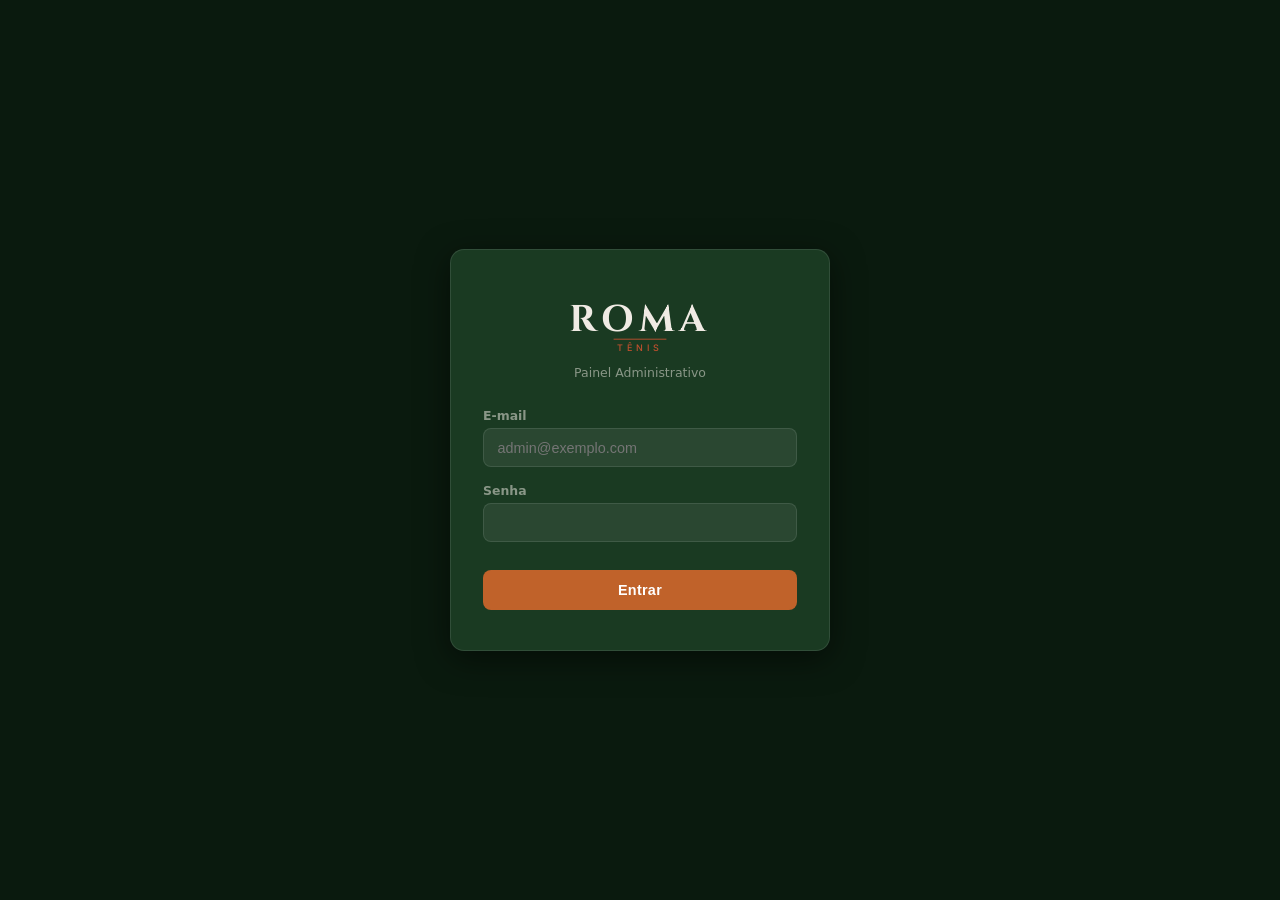
==== frontend/admin/index.html @ f4de0948 "feat: cupons de desconto (percentual, prazo e limite de usos) Mecanismo de cupom aplicado nos tres f" ====
<!DOCTYPE html>
<html lang="pt-BR">
<head>
  <meta charset="UTF-8">
  <meta name="viewport" content="width=device-width, initial-scale=1.0">
  <title>Admin – Roma Tênis</title>
  <link rel="icon" href="/icons/icon.svg" type="image/svg+xml" />
  <link rel="preconnect" href="https://fonts.googleapis.com" />
  <link rel="preconnect" href="https://fonts.gstatic.com" crossorigin />
  <link href="https://fonts.googleapis.com/css2?family=Cinzel:wght@700&family=Inter:wght@500&display=swap" rel="stylesheet" />
  <style>
    /* ── Variáveis e reset base ── */
    *, *::before, *::after { box-sizing: border-box; margin: 0; padding: 0; }
    :root {
      --clr-bg:         #0a1a0e;
      --clr-surface:    #1a3a22;
      --clr-border:     rgba(255,255,255,0.1);
      --clr-accent:     #c0622a;
      --clr-text:       #f0ebe4;
      --clr-text-muted: rgba(240,235,228,0.52);
    }
    body { font-family: "Segoe UI", system-ui, sans-serif; background: var(--clr-bg); color: var(--clr-text); min-height: 100dvh; }

    /* ── Login admin ── */
    .login-tela {
      display: flex; align-items: center; justify-content: center;
      min-height: 100dvh; background: var(--clr-bg); padding: 1.5rem;
    }
    .login-card {
      background: var(--clr-surface);
      border: 1px solid var(--clr-border);
      border-radius: 14px;
      padding: 2.5rem 2rem;
      width: 100%; max-width: 380px;
      box-shadow: 0 8px 32px rgba(0,0,0,0.5);
    }
    .login-card .logo { text-align: center; margin-bottom: 0.75rem; }
    .login-card .logo svg { width: 180px; height: auto; display: block; margin: 0 auto; }
    .login-card h1 { display: none; }
    .login-card .login-sub { font-size: 0.78rem; color: var(--clr-text-muted); text-align: center; margin-bottom: 1.75rem; }
    .login-card .campo { margin-bottom: 1rem; }
    .login-card .campo label { display: block; font-size: 0.78rem; font-weight: 600; color: var(--clr-text-muted); margin-bottom: 0.3rem; }
    .login-card .campo input {
      width: 100%; background: rgba(255,255,255,0.07); border: 1px solid var(--clr-border);
      border-radius: 0.5rem; padding: 0.65rem 0.85rem; color: var(--clr-text); font-size: 0.9rem; outline: none;
      transition: border-color .15s;
    }
    .login-card .campo input:focus { border-color: var(--clr-accent); }
    .btn-primary {
      width: 100%; background: var(--clr-accent); color: #fff; border: none;
      border-radius: 0.5rem; padding: 0.75rem; font-size: 0.9rem; font-weight: 700;
      cursor: pointer; margin-top: 0.75rem; transition: filter .15s; letter-spacing: 0.02em;
    }
    .btn-primary:hover { filter: brightness(1.12); }
    .erro-msg {
      color: #f08080; font-size: 0.8rem; background: rgba(220,80,80,0.12);
      border-radius: 0.4rem; padding: 0.5rem 0.75rem; margin-bottom: 0.75rem;
    }
    /* ── Layout com sidebar — ocupa o viewport inteiro ── */
    #admin-app {
      position: fixed;
      inset: 0;
      display: flex;
      overflow: hidden;
      z-index: 10;
    }

    .admin-sidebar {
      width: 210px;
      min-width: 210px;
      background: var(--clr-surface);
      border-right: 1px solid var(--clr-border);
      display: flex;
      flex-direction: column;
      overflow-y: auto;
      overflow-x: hidden;
      scrollbar-width: thin;
      transition: width .2s ease, min-width .2s ease;
      flex-shrink: 0;
    }
    .admin-sidebar.collapsed { width: 52px; min-width: 52px; }

    .admin-sidebar-top {
      padding: .9rem 1rem;
      border-bottom: 1px solid var(--clr-border);
      display: flex;
      flex-direction: column;
      gap: .3rem;
    }
    .admin-sidebar.collapsed .admin-sidebar-top { padding: .9rem .5rem; align-items: center; }

    .admin-sidebar-marca {
      font-family: 'Cinzel', Georgia, serif;
      font-size: .95rem;
      font-weight: 700;
      color: var(--clr-accent);
      letter-spacing: .05em;
      white-space: nowrap;
      overflow: hidden;
      transition: opacity .15s;
    }
    .admin-sidebar.collapsed .admin-sidebar-marca { opacity: 0; height: 0; overflow: hidden; }

    .admin-sidebar-usuario {
      font-size: .72rem;
      color: var(--clr-text-muted);
      display: flex;
      align-items: center;
      justify-content: space-between;
      gap: .4rem;
      white-space: nowrap;
      overflow: hidden;
      transition: opacity .15s;
    }
    .admin-sidebar.collapsed .admin-sidebar-usuario { opacity: 0; height: 0; overflow: hidden; }

    .sidebar-toggle {
      background: none;
      border: none;
      color: var(--clr-text-muted);
      cursor: pointer;
      padding: .2rem .4rem;
      border-radius: .3rem;
      font-size: .9rem;
      line-height: 1;
      align-self: flex-end;
      transition: color .12s, background .12s;
    }
    .admin-sidebar.collapsed .sidebar-toggle { align-self: center; }
    .sidebar-toggle:hover { color: var(--clr-accent); background: rgba(255,255,255,.08); }

    .admin-nav {
      flex: 1;
      display: flex;
      flex-direction: column;
      padding: .4rem 0;
    }
    .admin-nav button {
      display: block;
      width: 100%;
      text-align: left;
      padding: .65rem 1.1rem;
      border: none;
      border-left: 3px solid transparent;
      background: transparent;
      color: var(--clr-text-muted);
      cursor: pointer;
      font-size: .86rem;
      font-weight: 500;
      transition: color .12s, background .12s, border-color .12s;
      white-space: nowrap;
      overflow: hidden;
    }
    .admin-sidebar.collapsed .admin-nav button {
      text-align: center;
      padding: .65rem .5rem;
      font-size: 0;
      border-left-color: transparent !important;
    }
    .admin-sidebar.collapsed .admin-nav button.active { background: rgba(192,98,42,.18); }
    .admin-sidebar.collapsed .admin-nav button::first-letter { font-size: .9rem; }
    .admin-nav button:hover:not(.active) {
      color: var(--clr-text);
      background: rgba(255,255,255,.05);
    }
    .admin-nav button.active {
      color: var(--clr-accent);
      border-left-color: var(--clr-accent);
      background: rgba(192,98,42,.12);
    }

    .admin-main {
      flex: 1;
      min-width: 0;
      overflow-y: auto;
      padding: 1.75rem 2rem;
    }
    @media (max-width: 768px) { .admin-main { padding: 1.25rem; } }

    /* ── Scrollbars padrão do sistema ── */
    ::-webkit-scrollbar { width: 6px; height: 6px; }
    ::-webkit-scrollbar-track { background: var(--clr-bg); }
    ::-webkit-scrollbar-thumb { background: var(--clr-border); border-radius: 3px; }
    ::-webkit-scrollbar-thumb:hover { background: var(--clr-accent); }
    * { scrollbar-width: thin; scrollbar-color: var(--clr-border) var(--clr-bg); }

    .admin-section { display: none; width: 100%; max-width: 1760px; }
    .admin-section.active { display: block; }

    /* ── Card override para o admin ── */
    #admin-app .card {
      background: var(--clr-surface);
      border: 1px solid var(--clr-border);
      border-radius: 12px;
      padding: 1.5rem;
      margin-bottom: 1.25rem;
      box-shadow: 0 2px 16px rgba(0,0,0,0.22);
    }

    /* ── Grade 4 colunas para preços no desktop ── */
    .form-grid-4 {
      display: grid;
      grid-template-columns: repeat(2, 1fr);
      gap: 0 1rem;
    }
    @media (min-width: 900px) {
      .form-grid-4 { grid-template-columns: repeat(4, 1fr); }
    }

    .stat-grid {
      display: grid;
      grid-template-columns: repeat(2, 1fr);
      gap: 0.85rem;
      margin-bottom: 1.25rem;
    }
    @media (min-width: 600px) { .stat-grid { grid-template-columns: repeat(4, 1fr); } }

    .stat-card {
      background: var(--clr-surface);
      border: 1px solid var(--clr-border);
      border-radius: 12px;
      padding: 1.25rem 1rem;
      text-align: center;
      box-shadow: 0 2px 12px rgba(0,0,0,0.2);
      transition: border-color .15s;
    }
    .stat-card:hover { border-color: rgba(192,98,42,.4); }
    .stat-card .valor { font-size: 2rem; font-weight: 700; color: var(--clr-accent); line-height: 1; }
    .stat-card .lbl { font-size: 0.73rem; color: var(--clr-text-muted); margin-top: 0.35rem; letter-spacing: .02em; }

    .section-header {
      display: flex; align-items: center; justify-content: space-between;
      margin-bottom: 1.25rem;
      padding-bottom: 0.9rem;
      border-bottom: 1px solid var(--clr-border);
    }
    .section-header h2 { font-size: 1.15rem; font-weight: 700; letter-spacing: .01em; }
    .section-header-actions { display: flex; gap: .5rem; align-items: center; }

    .admin-table-wrap { overflow-x: auto; }
    .admin-table { width: 100%; border-collapse: collapse; font-size: 0.83rem; }
    .admin-table th {
      text-align: left;
      padding: 0.45rem 0.6rem;
      background: var(--clr-surface);
      border-bottom: 2px solid var(--clr-border);
      color: var(--clr-text-muted);
      font-weight: 600;
      white-space: nowrap;
    }
    .admin-table td {
      padding: 0.45rem 0.6rem;
      border-bottom: 1px solid var(--clr-border);
      vertical-align: middle;
    }
    .admin-table tr:hover td { background: rgba(127,127,127,0.04); }

    .btn-xs {
      font-size: 0.72rem;
      padding: 0.22rem 0.55rem;
      border-radius: 0.25rem;
      border: none;
      cursor: pointer;
      font-weight: 600;
      line-height: 1.4;
    }
    .btn-xs + .btn-xs { margin-left: 0.25rem; }
    .btn-xs.primary { background: var(--clr-accent); color: white; }
    .btn-xs.danger  { background: #e74c3c; color: white; }
    .btn-xs.warn    { background: #e67e22; color: white; }
    .btn-xs.sec     { background: var(--clr-border); color: var(--clr-text); }

    .badge { font-size: 0.66rem; padding: 0.12rem 0.35rem; border-radius: 0.2rem; font-weight: 700; text-transform: uppercase; white-space: nowrap; }
    .ba { background: #27ae60; color: #fff; }
    .bb { background: #2980b9; color: #fff; }
    .bc { background: #e67e22; color: #fff; }
    .bd { background: #7f8c8d; color: #fff; }
    .bnc { background: var(--clr-border); color: var(--clr-text-muted); }
    .b-agendado { background: #3498db; color: #fff; }
    .b-realizado { background: #27ae60; color: #fff; }
    .b-wo { background: #e74c3c; color: #fff; }
    .b-cancelado { background: #95a5a6; color: #fff; }
    .b-ativa { background: #27ae60; color: #fff; }
    .b-encerrada { background: #95a5a6; color: #fff; }
    .b-pendente { background: #f39c12; color: #fff; }
    .b-confirmado { background: #27ae60; color: #fff; }
    .b-recusado { background: #e74c3c; color: #fff; }
    .b-expirado { background: #95a5a6; color: #fff; }
    .b-falhou { background: #e74c3c; color: #fff; }
    .b-aguardando { background: #e67e22; color: #fff; }

    /* Cards de locação */
    .locacao-card { display: flex; align-items: center; gap: 1rem; padding: .75rem 0; border-bottom: 1px solid var(--clr-border); flex-wrap: wrap; }
    .locacao-card:last-child { border-bottom: none; }
    .lc-data { min-width: 90px; text-align: center; }
    .lc-dia { font-size: .88rem; font-weight: 700; }
    .lc-hora { font-size: .75rem; color: var(--clr-text-muted); white-space: nowrap; }
    .lc-jogador { flex: 1; min-width: 140px; }
    .lc-nome { font-size: .88rem; font-weight: 600; }
    .lc-email { font-size: .73rem; color: var(--clr-text-muted); }
    .lc-valor { font-size: .9rem; font-weight: 700; white-space: nowrap; min-width: 70px; }
    .lc-badges { display: flex; flex-direction: column; gap: .25rem; min-width: 110px; }
    .lc-actions { margin-left: auto; }

    .filtro-bar { display: flex; gap: 0.5rem; margin-bottom: 0.75rem; flex-wrap: wrap; align-items: center; }
    .filtro-bar select, .filtro-bar input[type=text] {
      padding: 0.35rem 0.5rem;
      border: 1px solid var(--clr-border);
      border-radius: 0.35rem;
      font-size: 0.82rem;
      background: var(--clr-surface);
      color: var(--clr-text);
    }

    .modal-overlay {
      display: none;
      position: fixed;
      inset: 0;
      background: rgba(0,0,0,0.5);
      z-index: 100;
      align-items: center;
      justify-content: center;
      padding: 1rem;
    }
    .modal-overlay.open { display: flex; }
    .modal-header { display: flex; align-items: center; justify-content: space-between; margin-bottom: 1rem; }
    .modal-header h3 { font-size: 1rem; font-weight: 700; margin: 0; }
    .modal-close { background: none; border: none; color: var(--clr-text-muted); font-size: 1.3rem; line-height: 1; cursor: pointer; padding: .15rem .4rem; border-radius: .3rem; }
    .modal-close:hover { background: rgba(255,255,255,.1); color: var(--clr-text); }
    .modal {
      background: var(--clr-bg);
      border-radius: 0.75rem;
      padding: 1.5rem;
      width: 100%;
      max-width: 440px;
      max-height: 85vh;
      overflow-y: auto;
    }
    .modal h2 { font-size: 1rem; font-weight: 700; margin-bottom: 1rem; }

    .form-row { margin-bottom: 0.85rem; }
    .form-row label { display: block; font-size: 0.78rem; font-weight: 600; color: var(--clr-text-muted); margin-bottom: 0.3rem; letter-spacing: .02em; }
    .form-row input, .form-row select, .form-row textarea {
      width: 100%;
      padding: 0.55rem 0.75rem;
      border: 1px solid var(--clr-border);
      border-radius: 0.5rem;
      font-size: 0.88rem;
      background: rgba(255,255,255,0.05);
      color: var(--clr-text);
      box-sizing: border-box;
      transition: border-color .15s, box-shadow .15s;
      outline: none;
    }
    .form-row input:focus, .form-row select:focus, .form-row textarea:focus {
      border-color: var(--clr-accent);
      box-shadow: 0 0 0 3px rgba(192,98,42,.18);
    }
    .form-check { display: flex; align-items: center; gap: 0.5rem; font-size: 0.88rem; cursor: pointer; }
    .form-check input[type=checkbox] { width: auto; cursor: pointer; }

    .modal-footer { display: flex; gap: 0.5rem; justify-content: flex-end; margin-top: 1rem; padding-top: 0.75rem; border-top: 1px solid var(--clr-border); }
    .modal-lg { max-width: 680px; }
    .form-grid-2 { display: grid; grid-template-columns: 1fr 1fr; gap: 0 0.75rem; }
    @media (max-width: 520px) { .form-grid-2 { grid-template-columns: 1fr; } }
    .form-section-label { font-size: 0.72rem; font-weight: 700; color: var(--clr-accent); text-transform: uppercase; letter-spacing: .06em; margin: 1rem 0 0.4rem; border-bottom: 1px solid var(--clr-border); padding-bottom: 0.25rem; }

    /* Configurações — toggles e antecedências */
    .cfg-toggle { font-weight: 600; }
    .cfg-toggle input[type=checkbox] { width: 1.05rem; height: 1.05rem; accent-color: var(--clr-accent); }
    .cfg-grid-horas {
      display: grid;
      grid-template-columns: repeat(auto-fit, minmax(230px, 1fr));
      gap: 0.75rem 1.25rem;
    }
    .cfg-hint { font-size: 0.72rem; color: var(--clr-text-muted); margin-top: 0.25rem; line-height: 1.4; }
    .cfg-off-badge {
      display: inline-block; font-size: 0.68rem; font-weight: 700;
      padding: 0.1rem 0.45rem; border-radius: 20px; margin-left: 0.4rem;
      background: rgba(224,112,64,.18); color: #e08050;
    }

    .season-card {
      background: var(--clr-surface);
      border: 1px solid var(--clr-border);
      border-radius: 0.5rem;
      padding: 1rem;
      margin-bottom: 0.75rem;
    }
    .season-card.ativa { border-left: 4px solid #27ae60; }
    .season-card.encerrada { border-left: 4px solid #95a5a6; }
    .season-card .s-header { display: flex; justify-content: space-between; align-items: flex-start; margin-bottom: 0.5rem; }
    .season-card .s-title { font-weight: 700; font-size: 0.9rem; }
    .season-card .s-dates { font-size: 0.78rem; color: var(--clr-text-muted); }
    .ranking-top { font-size: 0.8rem; color: var(--clr-text-muted); margin-top: 0.5rem; }
    .ranking-top ol { margin: 0.3rem 0 0; padding-left: 1.25rem; }
    .ranking-top li { padding: 0.1rem 0; }

    .mm-result {
      background: var(--clr-surface);
      border: 1px solid var(--clr-border);
      border-radius: 0.5rem;
      padding: 0.75rem 1rem;
      margin-bottom: 1rem;
      display: none;
    }
    .mm-result.show { display: block; }
    .mm-result .mm-row { display: flex; justify-content: space-between; font-size: 0.85rem; padding: 0.15rem 0; }
    .mm-result .mm-val { font-weight: 700; color: var(--clr-accent); }

    .empty { text-align: center; color: var(--clr-text-muted); padding: 2rem 1rem; font-size: 0.85rem; }

    #toast {
      position: fixed;
      bottom: 1.5rem;
      left: 50%;
      transform: translateX(-50%) translateY(0);
      background: #1a1a1a;
      color: white;
      padding: 0.55rem 1.1rem;
      border-radius: 2rem;
      font-size: 0.83rem;
      z-index: 300;
      opacity: 0;
      transition: opacity 0.25s;
      pointer-events: none;
      white-space: nowrap;
    }
    #toast.show { opacity: 1; }
    #toast.err { background: #c0392b; }

    .dash-extra { display: grid; grid-template-columns: 1fr 1fr; gap: 0.75rem; }
    @media (max-width: 500px) { .dash-extra { grid-template-columns: 1fr; } }
    .dash-card { background: var(--clr-surface); border: 1px solid var(--clr-border); border-radius: 0.5rem; padding: 1rem; }
    .dash-card .dc-label { font-size: 0.75rem; color: var(--clr-text-muted); margin-bottom: 0.25rem; }
    .dash-card .dc-val { font-size: 1rem; font-weight: 700; }
  </style>
</head>
<body>

<!-- ── Login ── -->
<div id="tela-login" class="login-tela">
  <div class="login-card">
    <div class="logo">
      <svg viewBox="0 0 300 105" xmlns="http://www.w3.org/2000/svg" aria-label="Roma Tênis">
        <text x="150" y="68" text-anchor="middle" font-family="'Cinzel', Georgia, 'Times New Roman', serif" font-size="62" font-weight="700" letter-spacing="8" fill="#F0EBE4">ROMA</text>
        <line x1="106" y1="82" x2="194" y2="82" stroke="#C1502E" stroke-width="1.5"/>
        <text x="150" y="102" text-anchor="middle" font-family="'Inter', Helvetica, Arial, sans-serif" font-size="15" font-weight="500" letter-spacing="7" fill="#C1502E">TÊNIS</text>
      </svg>
    </div>
    <h1>Roma Tênis</h1>
    <p class="login-sub">Painel Administrativo</p>
    <div id="login-erro" class="erro-msg" style="display:none"></div>
    <form id="form-login">
      <div class="campo">
        <label>E-mail</label>
        <input id="inp-email" type="email" autocomplete="email" placeholder="admin@exemplo.com" required>
      </div>
      <div class="campo">
        <label>Senha</label>
        <input id="inp-senha" type="password" autocomplete="current-password" required>
      </div>
      <button type="submit" class="btn-primary">Entrar</button>
    </form>
  </div>
</div>

<!-- ── App ── -->
<div id="admin-app" style="display:none">
  <aside class="admin-sidebar">
    <div class="admin-sidebar-top">
      <span class="admin-sidebar-marca">Roma Tênis</span>
      <div class="admin-sidebar-usuario">
        <span id="admin-nome"></span>
        <button class="btn-xs sec" onclick="logout()">Sair</button>
      </div>
      <button class="sidebar-toggle" id="sidebar-toggle" onclick="toggleSidebar()" title="Recolher menu">◀</button>
    </div>
    <nav class="admin-nav" id="admin-nav">
      <button class="active" data-tab="dashboard" onclick="switchTab('dashboard')">Dashboard</button>
      <button data-tab="jogadores" onclick="switchTab('jogadores')">Jogadores</button>
      <button data-tab="partidas" onclick="switchTab('partidas')">Partidas</button>
      <button data-tab="temporada" onclick="switchTab('temporada')">Temporada</button>
      <button data-tab="assinaturas" onclick="switchTab('assinaturas')">Assinaturas</button>
      <button data-tab="locacoes" onclick="switchTab('locacoes')">Locações</button>
      <button data-tab="matchmaking" onclick="switchTab('matchmaking')">Matchmaking</button>
      <button data-tab="configuracoes" onclick="switchTab('configuracoes')">Configurações</button>
      <button data-tab="cupons" onclick="switchTab('cupons')">Cupons</button>
      <button data-tab="lista-espera" onclick="switchTab('lista-espera')">Lista de Espera</button>
      <button data-tab="contrato" onclick="switchTab('contrato')">Contrato</button>
      <button data-tab="empresa" onclick="switchTab('empresa')">Empresa</button>
    </nav>
  </aside>

  <main class="admin-main">
    <!-- Dashboard -->
    <section id="sec-dashboard" class="admin-section active">
      <div class="stat-grid">
        <div class="stat-card"><div class="valor" id="st-jogadores">–</div><div class="lbl">Jogadores</div></div>
        <div class="stat-card"><div class="valor" id="st-subs">–</div><div class="lbl">Assinaturas Ativas</div></div>
        <div class="stat-card"><div class="valor" id="st-sem-placar">–</div><div class="lbl">Sem Placar</div></div>
        <div class="stat-card"><div class="valor" id="st-hoje">–</div><div class="lbl">Reservas Hoje</div></div>
      </div>
      <div class="dash-extra" id="dash-extra"></div>
    </section>

    <!-- Jogadores -->
    <section id="sec-jogadores" class="admin-section">
      <div class="section-header">
        <h2>Jogadores</h2>
        <button class="btn-xs primary" onclick="abrirModalJogador()">+ Criar</button>
      </div>
      <div class="filtro-bar">
        <input type="text" id="busca-jogador" placeholder="Buscar por nome..." oninput="filtrarJogadores()">
      </div>
      <div class="admin-table-wrap">
        <table class="admin-table">
          <thead><tr>
            <th>Nome</th><th>E-mail</th><th>Nível</th>
            <th>Rating</th><th>Pontos</th><th>Convites</th><th>Status</th><th>Contrato</th><th>Ações</th>
          </tr></thead>
          <tbody id="tbody-jogadores"></tbody>
        </table>
      </div>
    </section>

    <!-- Partidas -->
    <section id="sec-partidas" class="admin-section">
      <div class="section-header">
        <h2>Partidas</h2>
        <button class="btn-xs sec" onclick="loadMatches()">↺</button>
      </div>
      <div class="filtro-bar">
        <select id="filtro-status" onchange="filtrarPartidas()">
          <option value="">Todos</option>
          <option value="agendado">Agendado</option>
          <option value="realizado">Realizado</option>
          <option value="wo">W.O.</option>
          <option value="cancelado_sem_placar">Cancelado</option>
        </select>
      </div>
      <div class="admin-table-wrap">
        <table class="admin-table">
          <thead><tr>
            <th>ID</th><th>Data/Hora</th><th>Tipo</th>
            <th>Lado A</th><th>Lado B</th><th>Status</th><th>Placar</th><th>Ações</th>
          </tr></thead>
          <tbody id="tbody-partidas"></tbody>
        </table>
      </div>
    </section>

    <!-- Temporada -->
    <section id="sec-temporada" class="admin-section">
      <div class="section-header">
        <h2>Temporadas</h2>
        <button class="btn-xs primary" onclick="abrirModalTemporada()">+ Nova</button>
      </div>
      <div id="seasons-lista"></div>
      <div style="margin-top:0.75rem;display:flex;gap:0.5rem;flex-wrap:wrap">
        <button class="btn-xs sec" onclick="recalcularClassificacao()">↺ Recalcular Classificação</button>
      </div>
    </section>

    <!-- Assinaturas -->
    <section id="sec-assinaturas" class="admin-section">
      <div class="stat-grid" style="margin-bottom:1rem">
        <div class="stat-card"><div class="valor" id="sub-st-ativas">–</div><div class="lbl">Ativas</div></div>
        <div class="stat-card"><div class="valor" id="sub-st-pausadas">–</div><div class="lbl">Pausadas</div></div>
        <div class="stat-card"><div class="valor" id="sub-st-expiradas">–</div><div class="lbl">Expiradas</div></div>
        <div class="stat-card"><div class="valor" id="sub-st-7d" style="color:#e67e22">–</div><div class="lbl">Vencem em 7 dias</div></div>
        <div class="stat-card" id="sub-st-pausas-card" style="cursor:pointer" onclick="filtrarPausasPendentes()" title="Clique para filtrar">
          <div class="valor" id="sub-st-pausas-pendentes" style="color:#e0a040">–</div>
          <div class="lbl">⏸ Pausa pendente</div>
        </div>
      </div>
      <div class="section-header">
        <h2>Assinaturas</h2>
        <div style="display:flex;gap:0.4rem">
          <button class="btn-xs primary" onclick="abrirModalNovaAssinatura()">+ Nova</button>
          <button class="btn-xs sec" onclick="loadAssinaturas()">↺</button>
        </div>
      </div>
      <div class="filtro-bar">
        <select id="filtro-sub-status" onchange="filtrarAssinaturas()">
          <option value="">Todos os status</option>
          <option value="ativa">Ativa</option>
          <option value="pausada">Pausada</option>
          <option value="expirada">Expirada</option>
          <option value="inadimplente">Inadimplente</option>
          <option value="cancelada">Cancelada</option>
        </select>
        <input type="text" id="filtro-sub-nome" placeholder="Buscar por jogador…" oninput="filtrarAssinaturas()" style="flex:1;min-width:120px">
      </div>
      <div class="admin-table-wrap">
        <table class="admin-table">
          <thead><tr>
            <th>Jogador</th><th>Plano</th><th>Status</th>
            <th>Início</th><th>Vencimento</th><th>Valor</th><th>Ações</th>
          </tr></thead>
          <tbody id="tbody-assinaturas"></tbody>
        </table>
      </div>
    </section>

    <!-- Matchmaking -->
    <section id="sec-matchmaking" class="admin-section">
      <div class="section-header"><h2>Matchmaking</h2></div>
      <div class="card" style="margin-bottom:1rem">
        <h3 style="font-size:0.88rem;font-weight:700;margin-bottom:0.75rem">Executar</h3>
        <div style="display:flex;gap:0.75rem;flex-wrap:wrap;align-items:flex-end">
          <div class="form-row" style="margin:0">
            <label style="font-size:0.78rem;color:var(--clr-text-muted);display:block;margin-bottom:0.25rem">Data</label>
            <input type="date" id="mm-data" style="padding:0.4rem 0.5rem;border:1px solid var(--clr-border);border-radius:0.35rem;background:var(--clr-surface);color:var(--clr-text);font-size:0.85rem">
          </div>
          <div class="form-row" style="margin:0">
            <label style="font-size:0.78rem;color:var(--clr-text-muted);display:block;margin-bottom:0.25rem">Tipo</label>
            <select id="mm-tipo" style="padding:0.4rem 0.5rem;border:1px solid var(--clr-border);border-radius:0.35rem;background:var(--clr-surface);color:var(--clr-text);font-size:0.85rem">
              <option value="simples">Simples</option>
              <option value="duplas">Duplas</option>
            </select>
          </div>
          <button class="btn-xs primary" style="margin-bottom:0.1rem" onclick="executarMatchmaking()">Executar</button>
        </div>
      </div>
      <div id="mm-resultado" class="mm-result"></div>
      <div class="section-header" style="margin-top:0.5rem">
        <h3 style="font-size:0.88rem;font-weight:700">Convites Recentes</h3>
        <button class="btn-xs sec" onclick="loadInvitations()">↺</button>
      </div>
      <div class="admin-table-wrap">
        <table class="admin-table">
          <thead><tr>
            <th>Slot</th><th>Tipo</th><th>Status</th><th>Jogadores</th><th>Expira</th>
          </tr></thead>
          <tbody id="tbody-convites"></tbody>
        </table>
      </div>
    </section>

    <!-- Locações de Quadra -->
    <section id="sec-locacoes" class="admin-section">
      <div class="section-header">
        <h2>Locações de Quadra</h2>
        <button class="btn-xs" onclick="loadLocacoes()">↻ Atualizar</button>
      </div>
      <div class="card">
        <div id="lista-locacoes">
          <p style="opacity:.5;text-align:center;padding:1rem">Carregando…</p>
        </div>
      </div>
    </section>

    <!-- Configurações -->
    <section id="sec-configuracoes" class="admin-section">
      <div class="section-header">
        <h2>Configurações</h2>
      </div>

      <div class="card">
        <form id="form-config" onsubmit="salvarConfiguracoes(event)">
          <p class="form-section-label">Planos de Assinatura</p>
          <p style="font-size:.78rem;opacity:.6;margin-bottom:1rem">Valor total cobrado por período. O valor mensal equivalente é calculado automaticamente.</p>
          <div class="form-grid-4">
            <div class="form-row">
              <label>Mensal (R$)</label>
              <input type="number" id="cfg-mensal" step="0.01" min="0" required>
              <small id="cfg-mensal-info" style="color:var(--clr-text-muted);font-size:.72rem"></small>
            </div>
            <div class="form-row">
              <label>Trimestral — total (R$)</label>
              <input type="number" id="cfg-trimestral" step="0.01" min="0" required>
              <small id="cfg-trimestral-info" style="color:var(--clr-text-muted);font-size:.72rem"></small>
            </div>
            <div class="form-row">
              <label>Semestral — total (R$)</label>
              <input type="number" id="cfg-semestral" step="0.01" min="0" required>
              <small id="cfg-semestral-info" style="color:var(--clr-text-muted);font-size:.72rem"></small>
            </div>
            <div class="form-row">
              <label>Anual — total (R$)</label>
              <input type="number" id="cfg-anual" step="0.01" min="0" required>
              <small id="cfg-anual-info" style="color:var(--clr-text-muted);font-size:.72rem"></small>
            </div>
          </div>

          <div style="display:flex;gap:2rem;align-items:flex-start;margin-top:1.25rem;flex-wrap:wrap">
            <div>
              <p class="form-section-label" style="margin-bottom:.6rem">Locação Avulsa</p>
              <div class="form-row" style="max-width:200px;margin-bottom:0">
                <label>Valor por hora (R$)</label>
                <input type="number" id="cfg-locacao" step="0.01" min="0" required>
              </div>
            </div>
            <div>
              <p class="form-section-label" style="margin-bottom:.6rem">Jogo Avulso</p>
              <div class="form-row" style="max-width:200px;margin-bottom:0">
                <label>Valor por convidado (R$)</label>
                <input type="number" id="cfg-jogo-avulso" step="0.01" min="0" required>
                <p style="font-size:.72rem;opacity:.55;margin-top:.3rem">
                  Cobrado do membro que reserva, por jogador de fora do ranking.
                </p>
              </div>
            </div>
            <div style="flex:1;min-width:200px">
              <p class="form-section-label" style="margin-bottom:.6rem">Parcelamento (gerado automaticamente)</p>
              <p style="font-size:.78rem;opacity:.6;margin-bottom:.5rem">PIX à vista. Cartão e boleto parcelados conforme abaixo.</p>
              <table class="data-table" style="font-size:.82rem;width:100%">
                <thead><tr><th>Plano</th><th>Parcelas</th><th>Valor/parcela</th><th>Total</th></tr></thead>
                <tbody id="tbody-parcelas"></tbody>
              </table>
            </div>
          </div>

          <hr style="border:none;border-top:1px solid var(--clr-border);margin:1.75rem 0">

          <p class="form-section-label" style="margin-bottom:.35rem">Disponibilidade Comercial</p>
          <p style="font-size:.78rem;opacity:.6;margin-bottom:.9rem">
            Desligue para divulgar antes da abertura. O cadastro de jogadores e a
            entrada na lista de espera continuam funcionando normalmente.
          </p>

          <div style="display:flex;gap:2rem;flex-wrap:wrap">
            <div style="flex:1;min-width:280px">
              <label class="form-check cfg-toggle">
                <input type="checkbox" id="cfg-planos-ativa">
                <span>Contratação de planos habilitada</span>
              </label>
              <div class="form-row" style="margin-top:.5rem;margin-bottom:0">
                <label>Aviso quando desabilitado</label>
                <textarea id="cfg-msg-planos" rows="3" required
                          style="width:100%;resize:vertical"></textarea>
              </div>
            </div>
            <div style="flex:1;min-width:280px">
              <label class="form-check cfg-toggle">
                <input type="checkbox" id="cfg-reservas-ativa">
                <span>Reservas de quadra habilitadas</span>
              </label>
              <div class="form-row" style="margin-top:.5rem;margin-bottom:0">
                <label>Aviso quando desabilitado</label>
                <textarea id="cfg-msg-reservas" rows="3" required
                          style="width:100%;resize:vertical"></textarea>
              </div>
            </div>
          </div>

          <hr style="border:none;border-top:1px solid var(--clr-border);margin:1.75rem 0">

          <p class="form-section-label" style="margin-bottom:.35rem">Regras de Antecedência</p>
          <p style="font-size:.78rem;opacity:.6;margin-bottom:.9rem">
            Todos os valores em horas.
          </p>

          <div class="cfg-grid-horas">
            <div class="form-row">
              <label>Ranking — antecedência mínima</label>
              <input type="number" id="cfg-ant-ranking-min" min="0" max="168" step="1" required>
              <p class="cfg-hint">Abaixo disso, só na janela de última hora.</p>
            </div>
            <div class="form-row">
              <label>Ranking — janela de última hora</label>
              <input type="number" id="cfg-ant-ranking-ultima" min="0" max="168" step="1" required>
              <p class="cfg-hint">Libera qualquer horário livre. Deve ser menor que a mínima.</p>
            </div>
            <div class="form-row">
              <label>Jogo avulso — janela de última hora</label>
              <input type="number" id="cfg-ant-jogo-avulso" min="0" max="168" step="1" required>
              <p class="cfg-hint">Só pode ser reservado dentro desta janela.</p>
            </div>
            <div class="form-row">
              <label>Locação — libera horário do ranking</label>
              <input type="number" id="cfg-ant-locacao" min="0" max="168" step="1" required>
              <p class="cfg-hint">Horário do ranking vira locação avulsa faltando este tempo.</p>
            </div>
          </div>

          <div id="cfg-erro" class="erro-msg" style="display:none;margin-top:.75rem"></div>
          <div style="margin-top:1.5rem">
            <button type="submit" class="btn-xs primary">Salvar Configurações</button>
          </div>

          <hr style="border:none;border-top:1px solid var(--clr-border);margin:1.75rem 0">

          <p class="form-section-label" style="margin-bottom:.35rem">Envio de E-mails</p>
          <p style="font-size:.78rem;opacity:.6;margin-bottom:.9rem">
            Configurado no arquivo <code>.env</code> do servidor. Use o teste abaixo
            para conferir se está funcionando.
          </p>
          <div id="email-status" style="font-size:.82rem;margin-bottom:.9rem">Carregando…</div>
          <div style="display:flex;gap:.5rem;align-items:flex-end;flex-wrap:wrap">
            <div class="form-row" style="margin-bottom:0;flex:1;min-width:220px;max-width:340px">
              <label>Enviar teste para</label>
              <input type="email" id="email-teste-dest" placeholder="seu@email.com">
            </div>
            <button type="button" class="btn-xs sec" onclick="testarEmail()">Enviar teste</button>
          </div>
          <div id="email-teste-result" style="font-size:.82rem;margin-top:.7rem"></div>
        </form>
      </div>

      <div class="card">
        <div style="display:flex;justify-content:space-between;align-items:center;margin-bottom:.75rem">
          <p class="form-section-label" style="margin:0">Horário de Funcionamento por Dia</p>
          <button class="btn-xs primary" onclick="salvarHorarios()">Salvar Horários</button>
        </div>
        <p style="color:var(--clr-text-muted);font-size:.78rem;margin-bottom:.75rem">
          Configure abertura e fechamento por dia da semana. Dias desmarcados ficam fechados para locação.
        </p>
        <div id="horarios-wrap">
          <p style="color:var(--clr-text-muted);font-size:.85rem">Carregando…</p>
        </div>
      </div>

      <!-- ── Slots de Ranking ── -->
      <div class="card">
        <div class="section-header" style="margin-bottom:.75rem;padding-bottom:.6rem">
          <p class="form-section-label" style="margin:0">Horários Reservados para o Ranking</p>
          <button class="btn-xs primary" onclick="abrirModalSlotRanking()">+ Adicionar</button>
        </div>
        <p style="font-size:.78rem;opacity:.6;margin-bottom:1rem">
          Nesses horários, o aluguel público só é permitido nas <strong id="sr-horas-libera">6</strong> horas que antecedem o jogo, caso o slot esteja livre.
        </p>
        <table class="admin-table" id="tbl-slots-ranking">
          <thead><tr><th>Dia</th><th>Início</th><th>Fim</th><th>Status</th><th></th></tr></thead>
          <tbody id="tbody-slots-ranking">
            <tr><td colspan="5" style="text-align:center;opacity:.5;padding:1rem">Carregando…</td></tr>
          </tbody>
        </table>
      </div>

      <!-- ── Feriados e Dias Especiais ── -->
      <div class="card">
        <div class="section-header" style="margin-bottom:.75rem;padding-bottom:.6rem">
          <p class="form-section-label" style="margin:0">Feriados e Dias Especiais</p>
          <button class="btn-xs primary" onclick="abrirModalHorarioEspecial()">+ Adicionar</button>
        </div>
        <p style="font-size:.78rem;opacity:.6;margin-bottom:1rem">
          Defina datas com horário diferente do normal ou em que a quadra ficará fechada.
        </p>
        <table class="admin-table" id="tbl-horarios-especiais">
          <thead><tr><th>Data</th><th>Descrição</th><th>Horário</th><th></th></tr></thead>
          <tbody id="tbody-horarios-especiais">
            <tr><td colspan="4" style="text-align:center;opacity:.5;padding:1rem">Carregando…</td></tr>
          </tbody>
        </table>
      </div>
    </section>

    <!-- Modal Slot Ranking -->
    <div id="modal-slot-ranking" class="modal-overlay" style="display:none">
      <div class="modal" style="max-width:360px">
        <div class="modal-header">
          <h3 id="sr-modal-titulo">Adicionar Horário de Ranking</h3>
          <button class="modal-close" onclick="fecharModalSlotRanking()">×</button>
        </div>
        <div style="padding:1rem">
          <div class="form-row">
            <label>Dia da semana</label>
            <select id="sr-dia">
              <option value="0">Segunda-feira</option>
              <option value="1">Terça-feira</option>
              <option value="2">Quarta-feira</option>
              <option value="3">Quinta-feira</option>
              <option value="4">Sexta-feira</option>
              <option value="5">Sábado</option>
              <option value="6">Domingo</option>
            </select>
          </div>
          <div class="form-grid-2" style="margin-top:.75rem">
            <div class="form-row">
              <label>Hora início</label>
              <input type="time" id="sr-inicio" value="07:00" />
            </div>
            <div class="form-row">
              <label>Hora fim</label>
              <input type="time" id="sr-fim" value="09:00" />
            </div>
          </div>
          <div id="sr-erro" class="erro-msg" style="display:none;margin-top:.75rem"></div>
          <div style="display:flex;gap:.5rem;margin-top:1rem">
            <button class="btn-xs" onclick="fecharModalSlotRanking()">Cancelar</button>
            <button class="btn-xs primary" onclick="salvarSlotRanking()">Salvar</button>
          </div>
        </div>
      </div>
    </div>

    <!-- Lista de Espera -->
    <section id="sec-cupons" class="admin-section">
      <div class="section-header">
        <h2>Cupons de Desconto</h2>
        <button class="btn-xs sec" onclick="loadCupons()">↺ Atualizar</button>
      </div>
      <p style="color:var(--clr-text-muted);font-size:.85rem;margin-bottom:1.2rem">
        Cupons valem para planos, locação de quadra e jogo avulso. O desconto do
        cupom substitui o desconto do PIX (não acumulam).
      </p>

      <form id="cupom-form" onsubmit="criarCupom(event)" style="background:var(--clr-surface);border:1px solid var(--clr-border);border-radius:10px;padding:18px 20px;margin-bottom:1.5rem">
        <p class="form-section-label" style="margin-top:0">Novo cupom</p>
        <div style="display:grid;grid-template-columns:repeat(auto-fit,minmax(170px,1fr));gap:.75rem 1rem">
          <div class="form-row" style="margin-bottom:0">
            <label>Código *</label>
            <input type="text" id="cupom-codigo" maxlength="40" placeholder="Ex: BOASVINDAS" required style="text-transform:uppercase">
          </div>
          <div class="form-row" style="margin-bottom:0">
            <label>Desconto (%) *</label>
            <input type="number" id="cupom-percentual" min="1" max="100" step="1" required>
          </div>
          <div class="form-row" style="margin-bottom:0">
            <label>Limite de usos</label>
            <input type="number" id="cupom-max-usos" min="1" step="1" placeholder="ilimitado">
          </div>
          <div class="form-row" style="margin-bottom:0">
            <label>Válido a partir de</label>
            <input type="datetime-local" id="cupom-inicio">
          </div>
          <div class="form-row" style="margin-bottom:0">
            <label>Válido até</label>
            <input type="datetime-local" id="cupom-fim">
          </div>
          <div class="form-row" style="margin-bottom:0">
            <label>Descrição (interna)</label>
            <input type="text" id="cupom-descricao" maxlength="200" placeholder="Opcional">
          </div>
        </div>
        <p id="cupom-erro" class="erro-msg" style="display:none;margin-top:.75rem"></p>
        <div style="margin-top:1rem">
          <button type="submit" class="btn-xs primary">Criar cupom</button>
        </div>
      </form>

      <div id="cupons-tabela-wrap">
        <p style="color:var(--clr-text-muted);text-align:center;padding:2rem">Carregando…</p>
      </div>
    </section>

    <section id="sec-lista-espera" class="admin-section">
      <div class="section-header">
        <h2>Lista de Espera do Ranking</h2>
        <div style="display:flex;gap:.5rem;align-items:center">
          <span id="le-vagas-badge" style="font-size:.85rem;color:var(--clr-text-muted)"></span>
          <button class="btn-xs sec" onclick="loadListaEspera()">↺ Atualizar</button>
        </div>
      </div>
      <div id="le-aviso-vagas" style="display:none;margin-bottom:1rem;padding:.75rem 1rem;background:rgba(74,184,112,.12);border:1px solid rgba(74,184,112,.3);border-radius:8px;color:#4ab870;font-size:.9rem"></div>
      <div id="le-tabela-wrap">
        <p style="color:var(--clr-text-muted);text-align:center;padding:2rem">Carregando…</p>
      </div>
    </section>

    <!-- Contrato -->
    <section id="sec-contrato" class="admin-section">
      <div class="section-header">
        <h2>Contrato de Adesão</h2>
        <button class="btn-xs sec" onclick="loadContrato()">↺ Recarregar</button>
      </div>
      <p style="color:var(--clr-text-muted);font-size:.85rem;margin-bottom:1.2rem">
        Edite as cláusulas abaixo. As alterações serão refletidas no próximo contrato enviado ao Autentique.
      </p>
      <div id="contrato-clausulas-wrap">
        <p style="color:var(--clr-text-muted);text-align:center;padding:2rem">Carregando…</p>
      </div>
      <div style="margin-top:1rem;display:flex;gap:.5rem;justify-content:space-between;align-items:center">
        <button class="btn-xs sec" onclick="contratoAddClausula()">+ Adicionar Cláusula</button>
        <button class="btn-xs primary" onclick="salvarContrato()">Salvar Alterações</button>
      </div>
    </section>

    <section id="sec-empresa" class="admin-section">
      <div class="section-header">
        <h2>Dados da Empresa</h2>
      </div>
      <div class="card">
        <form id="form-empresa" onsubmit="salvarEmpresa(event)">

          <!-- Identificação -->
          <div class="form-grid-2" style="margin-bottom:.75rem">
            <div class="form-row">
              <label>Razão Social</label>
              <input type="text" id="emp-razao-social" required />
            </div>
            <div class="form-row">
              <label>Nome Fantasia</label>
              <input type="text" id="emp-nome-fantasia" required />
            </div>
          </div>
          <div class="form-grid-2" style="margin-bottom:.75rem">
            <div class="form-row">
              <label>CNPJ</label>
              <input type="text" id="emp-cnpj" placeholder="00.000.000/0001-00" required />
            </div>
            <div class="form-row">
              <label>CPF do Responsável</label>
              <input type="text" id="emp-cpf-responsavel" placeholder="000.000.000-00" required />
              <small style="color:var(--clr-text-muted);font-size:.72rem">Usado no cabeçalho do contrato PDF</small>
            </div>
          </div>

          <!-- Endereço -->
          <div style="margin:1rem 0 .4rem;font-size:.78rem;font-weight:600;color:var(--clr-text-muted);letter-spacing:.06em;text-transform:uppercase">Endereço</div>
          <div style="display:grid;grid-template-columns:3fr 1fr;gap:.75rem;margin-bottom:.75rem">
            <div class="form-row">
              <label>Logradouro</label>
              <input type="text" id="emp-logradouro" placeholder="Rua, Avenida, Travessa…" required />
            </div>
            <div class="form-row">
              <label>Número</label>
              <input type="text" id="emp-numero" placeholder="99" required />
            </div>
          </div>
          <div class="form-row" style="margin-bottom:.75rem">
            <label>Complemento <span style="color:var(--clr-text-muted);font-weight:400">(opcional)</span></label>
            <input type="text" id="emp-complemento" placeholder="Apto, Bloco, Sala…" />
          </div>
          <div style="display:grid;grid-template-columns:2fr 2fr 1fr;gap:.75rem;margin-bottom:.75rem">
            <div class="form-row">
              <label>Bairro</label>
              <input type="text" id="emp-bairro" required />
            </div>
            <div class="form-row">
              <label>Cidade</label>
              <input type="text" id="emp-cidade" required />
            </div>
            <div class="form-row">
              <label>Estado (UF)</label>
              <input type="text" id="emp-estado" placeholder="SP" maxlength="2" required style="text-transform:uppercase" />
            </div>
          </div>
          <div style="display:grid;grid-template-columns:1fr 2fr;gap:.75rem;margin-bottom:.75rem">
            <div class="form-row">
              <label>CEP</label>
              <input type="text" id="emp-cep" placeholder="00000-000" required />
            </div>
            <div class="form-row">
              <label>País</label>
              <input type="text" id="emp-pais" required />
            </div>
          </div>

          <!-- Contato -->
          <div style="margin:1rem 0 .4rem;font-size:.78rem;font-weight:600;color:var(--clr-text-muted);letter-spacing:.06em;text-transform:uppercase">Contato</div>
          <div class="form-grid-2" style="margin-bottom:.75rem">
            <div class="form-row">
              <label>WhatsApp (somente números)</label>
              <input type="text" id="emp-whatsapp" placeholder="5516993618092" required />
              <small style="color:var(--clr-text-muted);font-size:.72rem">Código do país + DDD + número</small>
            </div>
            <div class="form-row">
              <label>Instagram (sem @)</label>
              <input type="text" id="emp-instagram" placeholder="romatenisrp" required />
            </div>
          </div>
          <div class="form-row" style="margin-bottom:.75rem">
            <label>E-mail de contato</label>
            <input type="email" id="emp-email" required />
          </div>

          <div id="emp-erro" class="erro-msg" style="display:none;margin-top:.5rem"></div>
          <div style="margin-top:1.25rem">
            <button type="submit" class="btn-xs primary">Salvar</button>
          </div>
        </form>
      </div>
    </section>

  </main>
</div><!-- /admin-app -->

<!-- Modal Feriado / Horário Especial -->
  <div id="modal-horario-especial" class="modal-overlay" style="display:none">
    <div class="modal" style="max-width:400px">
      <div class="modal-header">
        <h3 id="he-modal-titulo">Adicionar Dia Especial</h3>
        <button class="modal-close" onclick="fecharModalHorarioEspecial()">×</button>
      </div>
      <div style="padding:1rem">
        <div class="form-row">
          <label>Data</label>
          <input type="date" id="he-data" required>
        </div>
        <div class="form-row">
          <label>Descrição (ex.: Natal 2026, Evento especial)</label>
          <input type="text" id="he-descricao" placeholder="Feriado, manutenção…" required>
        </div>
        <div class="form-row">
          <label style="display:flex;align-items:center;gap:.5rem;cursor:pointer">
            <input type="checkbox" id="he-fechado" onchange="toggleHeFechado()">
            Quadra fechada o dia todo
          </label>
        </div>
        <div id="he-horario-section">
          <div style="display:flex;gap:1rem">
            <div class="form-row" style="flex:1">
              <label>Abertura (h)</label>
              <input type="number" id="he-abertura" min="0" max="23" placeholder="ex: 9">
            </div>
            <div class="form-row" style="flex:1">
              <label>Fechamento (h)</label>
              <input type="number" id="he-fechamento" min="1" max="24" placeholder="ex: 18">
            </div>
          </div>
          <small style="color:var(--clr-text-muted);font-size:.72rem">Deixe em branco para usar o horário normal da quadra.</small>
        </div>
        <div id="he-erro" style="color:var(--clr-danger,#c0392b);font-size:.82rem;margin-top:.5rem;display:none"></div>
        <div style="display:flex;gap:.5rem;margin-top:1rem;justify-content:flex-end">
          <button class="btn-xs" onclick="fecharModalHorarioEspecial()">Cancelar</button>
          <button class="btn-xs primary" onclick="salvarHorarioEspecial()">Salvar</button>
        </div>
      </div>
    </div>
  </div>
</div>

<!-- Toast -->
<div id="toast"></div>

<!-- ── Modal Jogador ── -->
<div id="modal-jogador" class="modal-overlay">
  <div class="modal modal-lg">
    <h2 id="modal-jogador-titulo">Criar Jogador</h2>
    <form id="form-jogador" onsubmit="salvarJogador(event)">
      <input type="hidden" id="jog-id">

      <p class="form-section-label">Acesso</p>
      <div class="form-grid-2">
        <div class="form-row">
          <label>Nome completo *</label>
          <input type="text" id="jog-nome" required>
        </div>
        <div class="form-row">
          <label>Apelido <span style="color:var(--clr-text-muted)">(exibido no ranking)</span></label>
          <input type="text" id="jog-apelido" placeholder="Ex: Marco">
        </div>
        <div class="form-row">
          <label>E-mail *</label>
          <input type="email" id="jog-email" required>
        </div>
        <div class="form-row">
          <label>Telefone *</label>
          <input type="tel" id="jog-telefone" placeholder="(11) 99999-9999" required>
        </div>
        <div class="form-row" id="row-senha">
          <label>Senha <span style="color:var(--clr-text-muted)">(obrigatória ao criar)</span></label>
          <input type="password" id="jog-senha" autocomplete="new-password">
        </div>
      </div>

      <p class="form-section-label">Dados Pessoais</p>
      <div class="form-grid-2">
        <div class="form-row">
          <label>CPF</label>
          <input type="text" id="jog-cpf" placeholder="000.000.000-00" maxlength="14">
        </div>
        <div class="form-row">
          <label>Data de Nascimento</label>
          <input type="date" id="jog-nascimento">
        </div>
      </div>

      <p class="form-section-label">Endereço</p>
      <div class="form-grid-2">
        <div class="form-row" style="grid-column:1/-1">
          <label>Rua / Logradouro</label>
          <input type="text" id="jog-rua" placeholder="Rua das Flores">
        </div>
        <div class="form-row">
          <label>Número</label>
          <input type="text" id="jog-numero" placeholder="123">
        </div>
        <div class="form-row">
          <label>Complemento</label>
          <input type="text" id="jog-complemento" placeholder="Apto 4B">
        </div>
        <div class="form-row">
          <label>Bairro</label>
          <input type="text" id="jog-bairro">
        </div>
        <div class="form-row">
          <label>CEP</label>
          <input type="text" id="jog-cep" placeholder="00000-000" maxlength="9">
        </div>
        <div class="form-row">
          <label>Cidade</label>
          <input type="text" id="jog-cidade">
        </div>
        <div class="form-row">
          <label>Estado (UF)</label>
          <select id="jog-estado">
            <option value="">—</option>
            <option>AC</option><option>AL</option><option>AP</option><option>AM</option>
            <option>BA</option><option>CE</option><option>DF</option><option>ES</option>
            <option>GO</option><option>MA</option><option>MT</option><option>MS</option>
            <option>MG</option><option>PA</option><option>PB</option><option>PR</option>
            <option>PE</option><option>PI</option><option>RJ</option><option>RN</option>
            <option>RS</option><option>RO</option><option>RR</option><option>SC</option>
            <option selected>SP</option><option>SE</option><option>TO</option>
          </select>
        </div>
        <div class="form-row">
          <label>País</label>
          <input type="text" id="jog-pais" value="Brasil">
        </div>
      </div>

      <p class="form-section-label">Configurações</p>
      <div class="form-grid-2">
        <div class="form-row" id="row-nivel" style="display:none">
          <label>Nível</label>
          <select id="jog-nivel">
            <option value="nao_classificado">Não Classificado</option>
            <option value="A">A</option><option value="B">B</option>
            <option value="C">C</option><option value="D">D</option>
          </select>
        </div>
        <div class="form-row">
          <label class="form-check">
            <input type="checkbox" id="jog-convites" checked>
            Aceita convites do sistema
          </label>
        </div>
        <div class="form-row" id="row-is-admin" style="display:none">
          <label class="form-check">
            <input type="checkbox" id="jog-is-admin">
            Administrador
          </label>
        </div>
        <div class="form-row" id="row-status" style="display:none">
          <label>Status</label>
          <select id="jog-status">
            <option value="ativo">Ativo</option>
            <option value="inativo">Inativo</option>
            <option value="suspenso">Suspenso</option>
          </select>
        </div>
      </div>

      <div id="jog-erro" class="erro-msg" style="display:none;margin-top:0.5rem"></div>
      <div class="modal-footer">
        <button type="button" class="btn-xs sec" onclick="fecharModalJogador()">Cancelar</button>
        <button type="submit" class="btn-xs primary">Salvar</button>
      </div>
    </form>
  </div>
</div>

<!-- ── Modal Placar ── -->
<div id="modal-placar" class="modal-overlay">
  <div class="modal">
    <h2>Lançar Placar</h2>
    <p id="placar-info" style="font-size:0.82rem;color:var(--clr-text-muted);margin-bottom:1rem"></p>
    <form id="form-placar-admin" onsubmit="submitPlacar(event)">
      <input type="hidden" id="placar-match-id">
      <div style="display:grid;grid-template-columns:1fr 1.5rem 1fr;gap:0.5rem;align-items:end;margin-bottom:0.75rem">
        <div class="form-row" style="margin:0">
          <label id="lbl-a">Games Lado A</label>
          <input type="number" id="adm-ga" min="0" max="9" required>
        </div>
        <div style="text-align:center;padding-bottom:0.5rem;font-weight:700;color:var(--clr-text-muted)">×</div>
        <div class="form-row" style="margin:0">
          <label id="lbl-b">Games Lado B</label>
          <input type="number" id="adm-gb" min="0" max="9" required>
        </div>
      </div>
      <div id="row-tb" style="display:none;margin-bottom:0.75rem">
        <p style="font-size:0.78rem;color:var(--clr-text-muted);margin-bottom:0.5rem">Tiebreak (8-8):</p>
        <div style="display:grid;grid-template-columns:1fr 1.5rem 1fr;gap:0.5rem;align-items:end">
          <div class="form-row" style="margin:0">
            <label>TB Lado A</label>
            <input type="number" id="adm-ta" min="0">
          </div>
          <div style="text-align:center;padding-bottom:0.5rem;font-weight:700;color:var(--clr-text-muted)">×</div>
          <div class="form-row" style="margin:0">
            <label>TB Lado B</label>
            <input type="number" id="adm-tb" min="0">
          </div>
        </div>
      </div>
      <div id="placar-erro" class="erro-msg" style="display:none;margin-top:0.5rem"></div>
      <div class="modal-footer">
        <button type="button" class="btn-xs sec" onclick="fecharModalPlacar()">Cancelar</button>
        <button type="submit" class="btn-xs primary">Confirmar</button>
      </div>
    </form>
  </div>
</div>

<!-- ── Modal W.O. ── -->
<div id="modal-wo" class="modal-overlay">
  <div class="modal">
    <h2>Registrar W.O.</h2>
    <p id="wo-info" style="font-size:0.82rem;color:var(--clr-text-muted);margin-bottom:1rem"></p>
    <input type="hidden" id="wo-match-id">
    <p style="font-size:0.88rem;margin-bottom:1rem">Qual lado deu W.O. (perdeu por abandono)?</p>
    <div style="display:flex;gap:0.75rem">
      <button class="btn-xs danger" style="flex:1;padding:0.6rem" onclick="confirmarWO('A')">Lado A perdeu</button>
      <button class="btn-xs danger" style="flex:1;padding:0.6rem" onclick="confirmarWO('B')">Lado B perdeu</button>
    </div>
    <div class="modal-footer">
      <button type="button" class="btn-xs sec" onclick="fecharModalWO()">Cancelar</button>
    </div>
  </div>
</div>

<!-- ── Modal Nova Temporada ── -->
<div id="modal-temporada" class="modal-overlay">
  <div class="modal">
    <h2>Nova Temporada</h2>
    <form id="form-temporada" onsubmit="criarTemporada(event)">
      <div class="form-row">
        <label>Data de Início</label>
        <input type="date" id="temp-inicio" required>
      </div>
      <div class="form-row">
        <label>Data de Fim</label>
        <input type="date" id="temp-fim" required>
      </div>
      <div id="temp-erro" class="erro-msg" style="display:none;margin-top:0.5rem"></div>
      <div class="modal-footer">
        <button type="button" class="btn-xs sec" onclick="fecharModalTemporada()">Cancelar</button>
        <button type="submit" class="btn-xs primary">Criar</button>
      </div>
    </form>
  </div>
</div>

<!-- ── Modal Nova Assinatura ── -->
<div id="modal-assinatura" class="modal-overlay">
  <div class="modal">
    <h2>Nova Assinatura</h2>
    <form id="form-assinatura" onsubmit="salvarAssinatura(event)">
      <div class="form-row">
        <label>Jogador</label>
        <select id="sub-player-id" required></select>
      </div>
      <div class="form-row">
        <label>Plano</label>
        <select id="sub-plano" onchange="atualizarPrecoSub()">
          <option value="mensal">Mensal</option>
          <option value="trimestral">Trimestral</option>
          <option value="semestral">Semestral</option>
          <option value="anual">Anual</option>
        </select>
      </div>
      <div class="form-row">
        <label>Forma de Pagamento</label>
        <select id="sub-forma" onchange="atualizarPrecoSub()">
          <option value="pix_avista">PIX à vista</option>
          <option value="cartao_parcelado">Cartão de Crédito</option>
        </select>
      </div>
      <div class="form-row">
        <label>Valor Mensal (R$)</label>
        <input type="number" id="sub-valor-mensal" step="0.01" min="1" required>
        <small id="sub-preco-info" style="color:var(--clr-text-muted);font-size:.72rem;margin-top:.2rem"></small>
      </div>
      <div id="sub-pix-result" style="display:none;margin-top:0.75rem">
        <p style="font-size:0.8rem;color:var(--clr-text-muted);margin-bottom:0.4rem">PIX Copia-e-Cola:</p>
        <div style="display:flex;gap:0.4rem;align-items:flex-start">
          <textarea id="sub-pix-code" readonly style="flex:1;background:var(--clr-surface);border:1px solid var(--clr-border);border-radius:0.35rem;color:var(--clr-text);font-size:0.72rem;padding:0.4rem;resize:none;height:60px;font-family:monospace"></textarea>
          <button type="button" class="btn-xs primary" onclick="copiarPix('sub-pix-code')">Copiar</button>
        </div>
      </div>
      <div id="sub-err" class="erro-msg" style="display:none;margin-top:0.5rem"></div>
      <div class="modal-footer">
        <button type="button" class="btn-xs sec" onclick="fecharModalAssinatura()">Fechar</button>
        <button type="submit" id="sub-btn-salvar" class="btn-xs primary">Criar e Gerar PIX</button>
      </div>
    </form>
  </div>
</div>

<!-- ── Modal Status Assinatura ── -->
<div id="modal-sub-status" class="modal-overlay">
  <div class="modal">
    <h2>Alterar Status</h2>
    <input type="hidden" id="sub-status-id">
    <div id="pausa-request-info" style="display:none;background:rgba(224,160,64,.12);border:1px solid #e0a040;border-radius:0.4rem;padding:0.6rem 0.75rem;margin-bottom:0.75rem">
      <p style="font-size:0.78rem;font-weight:700;color:#e0a040;margin-bottom:0.2rem">⏸ Solicitação de pausa pendente</p>
      <p style="font-size:0.8rem" id="pausa-request-motivo"></p>
    </div>
    <div class="form-row">
      <label>Novo Status</label>
      <select id="sub-novo-status" onchange="togglePausaFields()">
        <option value="ativa">Ativa</option>
        <option value="pausada">Pausada</option>
        <option value="inadimplente">Inadimplente</option>
        <option value="cancelada">Cancelada</option>
        <option value="expirada">Expirada</option>
      </select>
    </div>
    <div id="pausa-fields" style="display:none">
      <div class="form-row">
        <label>Data da Pausa</label>
        <input type="date" id="sub-data-pausa">
      </div>
      <div class="form-row">
        <label>Retorno Previsto (máx. 15 dias)</label>
        <input type="date" id="sub-data-retorno">
      </div>
    </div>
    <div class="form-row">
      <label>Notas (opcional)</label>
      <input type="text" id="sub-notas" placeholder="Ex: Viagem, lesão, etc.">
    </div>
    <div id="sub-status-err" class="erro-msg" style="display:none;margin-top:0.5rem"></div>
    <div class="modal-footer">
      <button type="button" class="btn-xs sec" onclick="fecharModalSubStatus()">Cancelar</button>
      <button type="button" class="btn-xs primary" onclick="confirmarSubStatus()">Confirmar</button>
    </div>
  </div>
</div>

<!-- ── Modal Ver PIX ── -->
<div id="modal-ver-pix" class="modal-overlay">
  <div class="modal">
    <h2>Cobrança Pendente</h2>
    <div id="ver-pix-body"></div>
    <div class="modal-footer">
      <button type="button" class="btn-xs sec" onclick="document.getElementById('modal-ver-pix').classList.remove('open')">Fechar</button>
    </div>
  </div>
</div>

<script src="/admin/js/admin.js"></script>
</body>
</html>
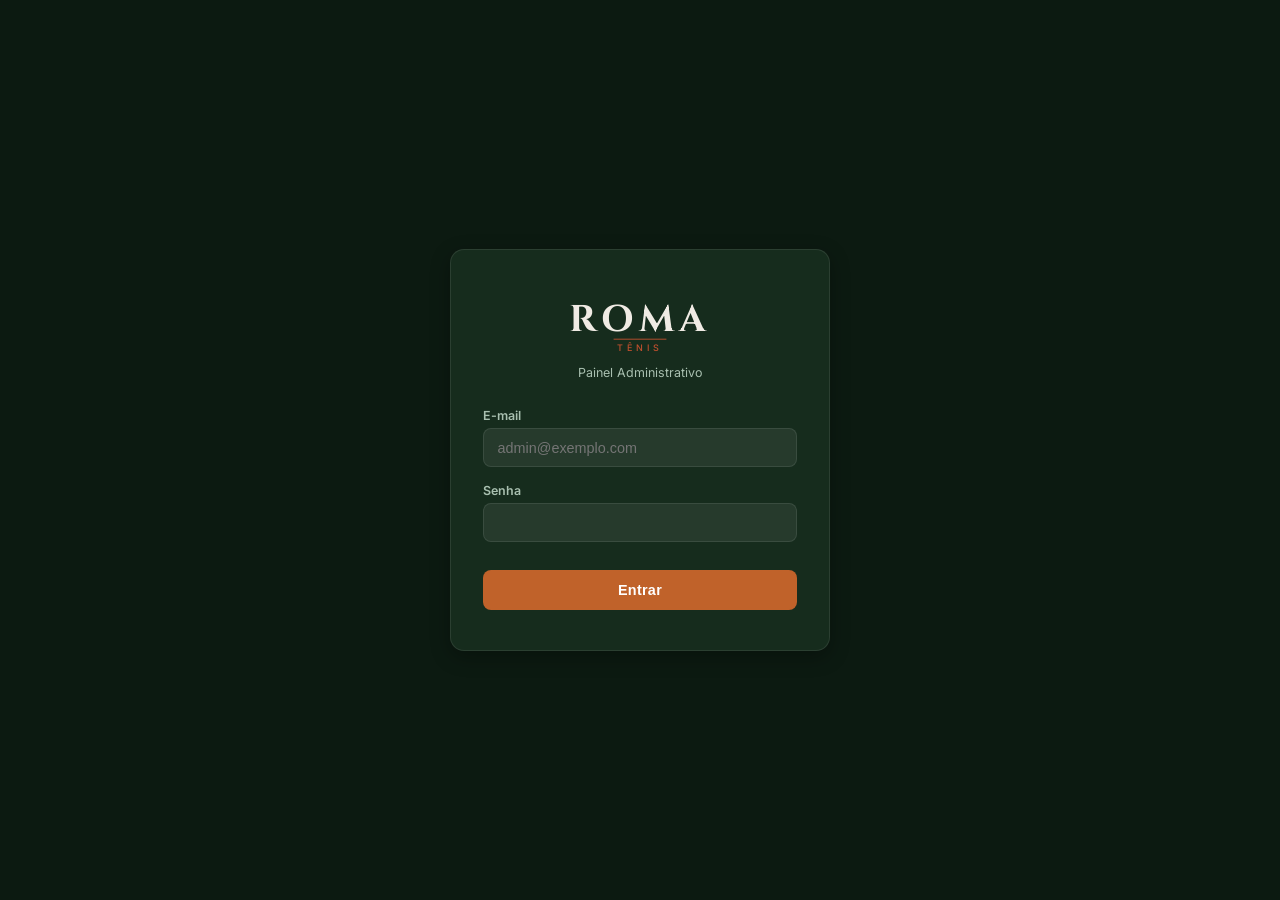
==== commit 4c10590c: "feat: redesign do app do associado e do painel admin Modernizacao respeitando a identidade visual, c" ====
--- a/frontend/admin/index.html
+++ b/frontend/admin/index.html
@@ -7,7 +7,7 @@
   <link rel="icon" href="/icons/icon.svg" type="image/svg+xml" />
   <link rel="preconnect" href="https://fonts.googleapis.com" />
   <link rel="preconnect" href="https://fonts.gstatic.com" crossorigin />
-  <link href="https://fonts.googleapis.com/css2?family=Cinzel:wght@700&family=Inter:wght@500&display=swap" rel="stylesheet" />
+  <link href="https://fonts.googleapis.com/css2?family=Cinzel:wght@700&family=Inter:wght@400;500;600;700&display=swap" rel="stylesheet" />
   <style>
     /* ── Variáveis e reset base ── */
     *, *::before, *::after { box-sizing: border-box; margin: 0; padding: 0; }
@@ -434,6 +434,347 @@
     .dash-card { background: var(--clr-surface); border: 1px solid var(--clr-border); border-radius: 0.5rem; padding: 1rem; }
     .dash-card .dc-label { font-size: 0.75rem; color: var(--clr-text-muted); margin-bottom: 0.25rem; }
     .dash-card .dc-val { font-size: 1rem; font-weight: 700; }
+
+    /* ═══════════════════════════════════════════════════════════════════
+       Refinamentos de design — 2026-08-30
+       Reescreve tokens e componentes-chave sobre a base acima, mantendo
+       todos os seletores existentes. Objetivo: mais contraste entre
+       superfícies, ritmo de espaçamento consistente, tipografia da marca
+       e alvos de toque/clique maiores.
+       ═══════════════════════════════════════════════════════════════════ */
+
+    :root {
+      /* Superfícies: fundo mais profundo para os painéis ganharem separação */
+      --clr-bg:            #0c1a11;
+      --clr-surface:       #162c1d;
+      --clr-surface-alt:   #1d3826;
+      --clr-surface-soft:  rgba(255,255,255,.045);
+
+      --clr-border:        rgba(255,255,255,.09);
+      --clr-border-strong: rgba(255,255,255,.17);
+
+      --clr-accent:        #c0622a;
+      --clr-accent-hover:  #d97742;
+      --clr-accent-soft:   rgba(192,98,42,.15);
+
+      --clr-text:          #f0ebe4;
+      /* verde-acinzentado no lugar do branco transparente: harmoniza com o
+         fundo e mantém contraste legível */
+      --clr-text-muted:    #a9c0b0;
+      --clr-text-faint:    #7d9686;
+
+      --clr-ok:            #5cc182;
+      --clr-warn:          #e3ab4d;
+      --clr-danger:        #e8785f;
+
+      --ar-1: 6px; --ar-2: 10px; --ar-3: 14px; --ar-full: 999px;
+      --sb-1: 0 1px 2px rgba(0,0,0,.24);
+      --sb-2: 0 6px 20px rgba(0,0,0,.30);
+    }
+
+    body {
+      font-family: "Inter", "Segoe UI", system-ui, sans-serif;
+      -webkit-font-smoothing: antialiased;
+    }
+
+    /* ── Tipografia da marca nos títulos ─────────────────────────────── */
+    .section-header h2,
+    .admin-sidebar-marca,
+    .login-card h1 {
+      font-family: "Cinzel", Georgia, serif;
+      letter-spacing: .03em;
+    }
+    .section-header h2 { font-size: 1.2rem; }
+    .section-header {
+      margin-bottom: 1.5rem;
+      padding-bottom: 1rem;
+      gap: 1rem;
+      flex-wrap: wrap;
+    }
+
+    /* ── Sidebar ─────────────────────────────────────────────────────── */
+    .admin-sidebar { background: var(--clr-surface); }
+
+    .admin-nav button {
+      position: relative;
+      padding: .7rem 1rem;
+      border-radius: 0;
+      font-size: .875rem;
+      font-weight: 500;
+      color: var(--clr-text-muted);
+      transition: color .15s, background .15s;
+    }
+    .admin-nav button:hover:not(.active) {
+      background: var(--clr-surface-soft);
+      color: var(--clr-text);
+    }
+    .admin-nav button.active {
+      background: var(--clr-accent-soft);
+      color: var(--clr-text);
+      font-weight: 600;
+    }
+    /* barra indicadora à esquerda do item ativo */
+    .admin-nav button.active::before {
+      content: "";
+      position: absolute;
+      left: 0; top: 0; bottom: 0;
+      width: 3px;
+      background: var(--clr-accent);
+    }
+
+    /* ── Conteúdo ────────────────────────────────────────────────────── */
+    .admin-main, .admin-conteudo { background: var(--clr-bg); }
+
+    /* ── Tabelas ─────────────────────────────────────────────────────── */
+    .admin-table { font-size: .85rem; }
+    .admin-table th {
+      padding: .7rem .8rem;
+      font-size: .72rem;
+      font-weight: 700;
+      text-transform: uppercase;
+      letter-spacing: .06em;
+      color: var(--clr-text-faint);
+      background: var(--clr-surface-soft);
+      border-bottom: 1px solid var(--clr-border-strong);
+      white-space: nowrap;
+    }
+    .admin-table td {
+      padding: .75rem .8rem;
+      border-bottom: 1px solid var(--clr-border);
+      vertical-align: middle;
+    }
+    .admin-table tbody tr { transition: background .12s; }
+    .admin-table tbody tr:hover td { background: var(--clr-surface-soft); }
+    .admin-table tbody tr:last-child td { border-bottom: none; }
+    /* números alinhados para comparação vertical */
+    .admin-table td:has(+ td) { font-variant-numeric: tabular-nums; }
+
+    .admin-table-wrap {
+      background: var(--clr-surface);
+      border: 1px solid var(--clr-border);
+      border-radius: var(--ar-3);
+      overflow: hidden;
+      overflow-x: auto;
+      box-shadow: var(--sb-1);
+    }
+
+    /* ── Campos de formulário ────────────────────────────────────────── */
+    .form-row label {
+      font-size: .78rem;
+      font-weight: 600;
+      color: var(--clr-text-muted);
+      letter-spacing: .01em;
+      margin-bottom: .35rem;
+    }
+    .form-row input,
+    .form-row select,
+    .form-row textarea,
+    #busca-jogador,
+    #filtro-sub-nome {
+      min-height: 40px;
+      padding: .55rem .75rem;
+      background: var(--clr-surface-soft);
+      border: 1px solid var(--clr-border);
+      border-radius: var(--ar-1);
+      color: var(--clr-text);
+      font-family: inherit;
+      font-size: .875rem;
+      transition: border-color .15s, background .15s, box-shadow .15s;
+    }
+    .form-row input:focus,
+    .form-row select:focus,
+    .form-row textarea:focus,
+    #busca-jogador:focus,
+    #filtro-sub-nome:focus {
+      outline: none;
+      border-color: var(--clr-accent);
+      background: rgba(255,255,255,.07);
+      box-shadow: 0 0 0 3px var(--clr-accent-soft);
+    }
+    .form-row input::placeholder,
+    #busca-jogador::placeholder,
+    #filtro-sub-nome::placeholder { color: var(--clr-text-faint); }
+
+    select.form-control, .form-row select {
+      appearance: none;
+      background-image: url("data:image/svg+xml,%3Csvg xmlns='http://www.w3.org/2000/svg' viewBox='0 0 24 24' fill='none' stroke='%23a9c0b0' stroke-width='2' stroke-linecap='round'%3E%3Cpath d='M6 9l6 6 6-6'/%3E%3C/svg%3E");
+      background-repeat: no-repeat;
+      background-position: right .6rem center;
+      background-size: 16px;
+      padding-right: 2.1rem;
+    }
+
+    /* ── Botões ──────────────────────────────────────────────────────── */
+    .btn-xs {
+      min-height: 32px;
+      padding: .4rem .8rem;
+      border-radius: var(--ar-1);
+      font-size: .8rem;
+      font-weight: 600;
+      font-family: inherit;
+      border: 1px solid transparent;
+      cursor: pointer;
+      transition: background .15s, border-color .15s, transform .1s;
+    }
+    .btn-xs:active { transform: scale(.97); }
+    .btn-xs.primary { background: var(--clr-accent); color: #fff; }
+    .btn-xs.primary:hover { background: var(--clr-accent-hover); }
+    .btn-xs.sec {
+      background: transparent;
+      color: var(--clr-text);
+      border-color: var(--clr-border-strong);
+    }
+    .btn-xs.sec:hover { background: var(--clr-surface-soft); border-color: var(--clr-text-faint); }
+
+    /* ── Cards do dashboard ──────────────────────────────────────────── */
+    .stat-card, .dash-card, .season-card {
+      background: var(--clr-surface);
+      border: 1px solid var(--clr-border);
+      border-radius: var(--ar-3);
+      box-shadow: var(--sb-1);
+    }
+    .stat-card { padding: 1.1rem 1.25rem; }
+    .stat-card .valor {
+      font-size: 1.75rem;
+      font-weight: 700;
+      line-height: 1.1;
+      color: var(--clr-text);
+      font-variant-numeric: tabular-nums;
+    }
+    .stat-card .lbl {
+      font-size: .74rem;
+      color: var(--clr-text-muted);
+      margin-top: .35rem;
+      letter-spacing: .01em;
+    }
+    .dash-card .dc-label {
+      font-size: .72rem;
+      color: var(--clr-text-faint);
+      text-transform: uppercase;
+      letter-spacing: .06em;
+      margin-bottom: .3rem;
+    }
+    .dash-card .dc-val { font-size: .95rem; font-weight: 600; }
+
+    /* ── Rótulo de seção do formulário ───────────────────────────────── */
+    .form-section-label {
+      font-size: .72rem;
+      font-weight: 700;
+      color: var(--clr-accent);
+      text-transform: uppercase;
+      letter-spacing: .07em;
+      margin: 1.25rem 0 .6rem;
+      padding-bottom: .35rem;
+      border-bottom: 1px solid var(--clr-border);
+    }
+
+    /* ── Badges ──────────────────────────────────────────────────────── */
+    .badge, .ba, .bb, .bc, .bd, .bnc {
+      display: inline-flex;
+      align-items: center;
+      justify-content: center;
+      min-width: 1.5rem;
+      padding: .15rem .5rem;
+      border-radius: var(--ar-full);
+      font-size: .72rem;
+      font-weight: 700;
+    }
+
+    /* ── Modais ──────────────────────────────────────────────────────── */
+    .modal {
+      background: var(--clr-surface);
+      border: 1px solid var(--clr-border-strong);
+      border-radius: var(--ar-3);
+      box-shadow: var(--sb-2);
+    }
+    .modal-header {
+      font-family: "Cinzel", Georgia, serif;
+      letter-spacing: .02em;
+      border-bottom: 1px solid var(--clr-border);
+    }
+    .modal-footer { border-top: 1px solid var(--clr-border); }
+    .modal-overlay { background: rgba(6,14,9,.72); backdrop-filter: blur(2px); }
+
+    /* ── Login do admin ──────────────────────────────────────────────── */
+    .login-card {
+      background: var(--clr-surface);
+      border: 1px solid var(--clr-border);
+      border-radius: var(--ar-3);
+      box-shadow: var(--sb-2);
+    }
+
+    /* ── Mensagem de erro ────────────────────────────────────────────── */
+    .erro-msg {
+      color: var(--clr-danger);
+      font-size: .82rem;
+      background: rgba(232,120,95,.10);
+      border: 1px solid rgba(232,120,95,.28);
+      border-radius: var(--ar-1);
+      padding: .55rem .75rem;
+    }
+
+    @media (prefers-reduced-motion: reduce) {
+      *, *::before, *::after { transition-duration: .01ms !important; }
+    }
+
+
+    /* ── Topo da sidebar ──────────────────────────────────────────────
+       Marca e botão de recolher dividem a primeira linha; o bloco do
+       usuário fica abaixo. Antes os três empilhavam e o "Sair" flutuava
+       solto quando o nome ainda não havia carregado.                    */
+    .admin-sidebar-top {
+      position: relative;
+      padding: 1rem;
+      gap: .6rem;
+    }
+    .admin-sidebar-marca {
+      font-size: 1rem;
+      /* espaço para o botão de recolher não encostar na marca */
+      padding-right: 2rem;
+    }
+    .sidebar-toggle {
+      position: absolute;
+      top: .85rem;
+      right: .75rem;
+      width: 28px;
+      height: 28px;
+      display: inline-flex;
+      align-items: center;
+      justify-content: center;
+      border-radius: var(--ar-1);
+      font-size: .7rem;
+      line-height: 1;
+      color: var(--clr-text-faint);
+      background: transparent;
+      border: 1px solid var(--clr-border);
+      cursor: pointer;
+      transition: color .15s, background .15s, border-color .15s;
+    }
+    .sidebar-toggle:hover {
+      color: var(--clr-accent);
+      background: var(--clr-surface-soft);
+      border-color: var(--clr-border-strong);
+    }
+    .admin-sidebar.collapsed .sidebar-toggle { position: static; align-self: center; }
+
+    .admin-sidebar-usuario {
+      display: flex;
+      align-items: center;
+      justify-content: space-between;
+      gap: .5rem;
+      font-size: .8rem;
+      color: var(--clr-text-muted);
+      min-height: 32px;
+    }
+    .admin-sidebar-usuario #admin-nome {
+      overflow: hidden;
+      text-overflow: ellipsis;
+      white-space: nowrap;
+    }
+
+    /* Busca acima da tabela: largura confortável, sem esticar na tela cheia */
+    #busca-jogador { max-width: 320px; margin-bottom: .9rem; }
+
   </style>
 </head>
 <body>
@@ -772,6 +1113,11 @@
               <label>Locação — libera horário do ranking</label>
               <input type="number" id="cfg-ant-locacao" min="0" max="168" step="1" required>
               <p class="cfg-hint">Horário do ranking vira locação avulsa faltando este tempo.</p>
+            </div>
+            <div class="form-row">
+              <label>Cancelamento sem penalidade</label>
+              <input type="number" id="cfg-cancelamento" min="0" max="168" step="1" required>
+              <p class="cfg-hint">Cancelar com menos que isso (ranking ou avulso) conta como W.O. e abate do saldo semanal.</p>
             </div>
           </div>
 
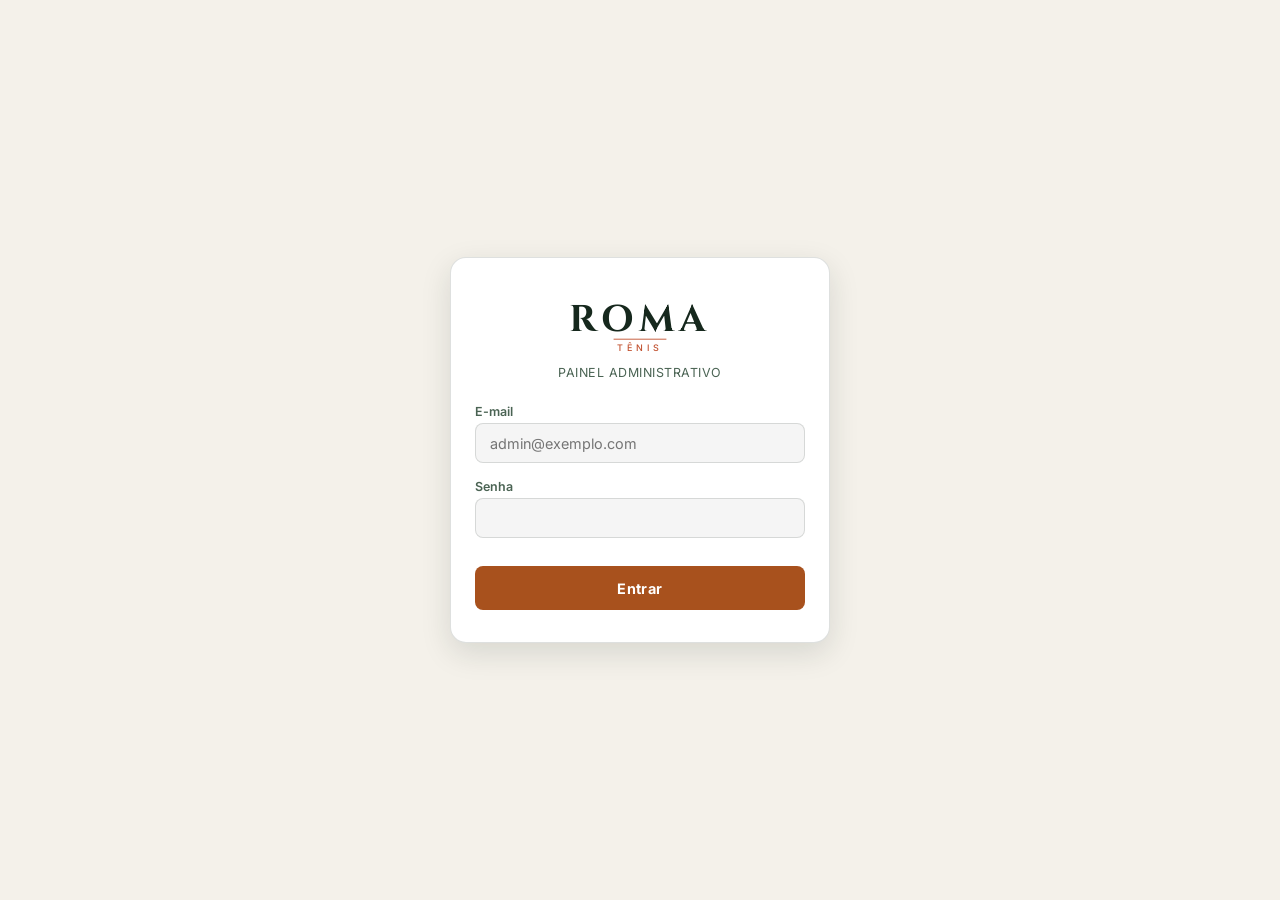
==== commit 9f702f1a: "feat: redesign do painel admin com tema claro e escuro O <style> do admin estava em duas camadas emp" ====
--- a/frontend/admin/index.html
+++ b/frontend/admin/index.html
@@ -9,773 +9,898 @@
   <link rel="preconnect" href="https://fonts.gstatic.com" crossorigin />
   <link href="https://fonts.googleapis.com/css2?family=Cinzel:wght@700&family=Inter:wght@400;500;600;700&display=swap" rel="stylesheet" />
   <style>
-    /* ── Variáveis e reset base ── */
+    /* ═══════════════════════════════════════════════════════════════════
+       Painel administrativo — Roma Tênis
+       Sistema de estilos único, com tema claro e escuro.
+
+       Tema: atributo `data-tema` no <html>.
+         ausente   → segue a configuração do sistema operacional
+         "claro"   → claro fixado pelo usuário
+         "escuro"  → escuro fixado pelo usuário
+       Os tokens escuros aparecem duas vezes de propósito: uma vez sob
+       prefers-color-scheme (modo automático) e outra sob [data-tema="escuro"]
+       (escolha explícita). Sem isso, fixar um tema não venceria o sistema.
+       ═══════════════════════════════════════════════════════════════════ */
+
     *, *::before, *::after { box-sizing: border-box; margin: 0; padding: 0; }
+
+    /* ── Tema claro (padrão) ─────────────────────────────────────────── */
     :root {
-      --clr-bg:         #0a1a0e;
-      --clr-surface:    #1a3a22;
-      --clr-border:     rgba(255,255,255,0.1);
-      --clr-accent:     #c0622a;
-      --clr-text:       #f0ebe4;
-      --clr-text-muted: rgba(240,235,228,0.52);
-    }
-    body { font-family: "Segoe UI", system-ui, sans-serif; background: var(--clr-bg); color: var(--clr-text); min-height: 100dvh; }
-
-    /* ── Login admin ── */
+      color-scheme: light;
+
+      --fundo:            #f4f1ea;
+      --superficie:       #ffffff;
+      --superficie-alta:  #faf8f3;
+      --superficie-sutil: rgba(22,40,29,.045);
+      --borda:            rgba(22,40,29,.14);
+      --borda-forte:      rgba(22,40,29,.26);
+
+      --texto:            #16281d;
+      --texto-suave:      #4a6353;
+      --texto-fraco:      #5a7364;
+
+      --terracota:        #a8511d;
+      --terracota-hover:  #8f4416;
+      --terracota-fraco:  rgba(168,81,29,.10);
+      --btn-fundo:        #a8511d;
+      --btn-fundo-hover:  #8f4416;
+      --btn-texto:        #ffffff;
+
+      --ok:      #1f7a45;
+      --aviso:   #96631a;
+      --perigo:  #b3372a;
+
+      --sombra-1: 0 1px 2px rgba(22,40,29,.07), 0 1px 3px rgba(22,40,29,.05);
+      --sombra-2: 0 10px 30px rgba(22,40,29,.13);
+      --sombra-nav: 1px 0 0 var(--borda);
+    }
+
+    /* ── Tema escuro — automático (configuração do sistema) ──────────── */
+    @media (prefers-color-scheme: dark) {
+      :root:not([data-tema="claro"]) {
+        color-scheme: dark;
+
+        --fundo:            #14241b;
+        --superficie:       #1d3427;
+        --superficie-alta:  #264130;
+        --superficie-sutil: rgba(255,255,255,.05);
+        --borda:            rgba(255,255,255,.10);
+        --borda-forte:      rgba(255,255,255,.20);
+
+        --texto:            #f0ebe4;
+        --texto-suave:      #b3c9ba;
+        --texto-fraco:      #9db5a5;
+
+        --terracota:        #d2743a;
+        --terracota-hover:  #e08a52;
+        --terracota-fraco:  rgba(210,116,58,.16);
+        --btn-fundo:        #c0622a;
+        --btn-fundo-hover:  #d2743a;
+        --btn-texto:        #ffffff;
+
+        --ok:      #5cc182;
+        --aviso:   #e3ab4d;
+        --perigo:  #ea8068;
+
+        --sombra-1: 0 1px 2px rgba(0,0,0,.25);
+        --sombra-2: 0 10px 30px rgba(0,0,0,.42);
+        --sombra-nav: 1px 0 0 var(--borda);
+      }
+    }
+
+    /* ── Tema escuro — fixado pelo usuário ───────────────────────────── */
+    :root[data-tema="escuro"] {
+      color-scheme: dark;
+
+      --fundo:            #14241b;
+      --superficie:       #1d3427;
+      --superficie-alta:  #264130;
+      --superficie-sutil: rgba(255,255,255,.05);
+      --borda:            rgba(255,255,255,.10);
+      --borda-forte:      rgba(255,255,255,.20);
+
+      --texto:            #f0ebe4;
+      --texto-suave:      #b3c9ba;
+      --texto-fraco:      #9db5a5;
+
+      --terracota:        #d2743a;
+      --terracota-hover:  #e08a52;
+      --terracota-fraco:  rgba(210,116,58,.16);
+      --btn-fundo:        #c0622a;
+      --btn-fundo-hover:  #d2743a;
+      --btn-texto:        #ffffff;
+
+      --ok:      #5cc182;
+      --aviso:   #e3ab4d;
+      --perigo:  #ea8068;
+
+      --sombra-1: 0 1px 2px rgba(0,0,0,.25);
+      --sombra-2: 0 10px 30px rgba(0,0,0,.42);
+      --sombra-nav: 1px 0 0 var(--borda);
+    }
+
+    /* ── Forma, espaço e tipografia ──────────────────────────────────── */
+    :root {
+      --e1: .25rem; --e2: .5rem; --e3: .75rem; --e4: 1rem;
+      --e5: 1.25rem; --e6: 1.5rem; --e8: 2rem;
+
+      --r1: 8px; --r2: 12px; --r3: 16px; --r-full: 999px;
+
+      /* Altura única de todo controle de formulário. Antes os selects da
+         barra de filtros ficavam com 30px ao lado de campos de 40px — era
+         a origem do desalinhamento visível. */
+      --h-controle: 40px;
+      --h-botao-tabela: 32px;
+
+      --sidebar-w: 236px;
+      --sidebar-w-min: 62px;
+
+      --fonte-titulo: "Cinzel", Georgia, serif;
+      --fonte-corpo: "Inter", "Segoe UI", system-ui, -apple-system, sans-serif;
+
+      /* Aliases legados: o HTML e o JS têm estilos inline que ainda usam
+         os nomes antigos. Mantidos apontando para os tokens novos. */
+      --clr-bg: var(--fundo);
+      --clr-surface: var(--superficie);
+      --clr-surface-alt: var(--superficie-alta);
+      --clr-surface-soft: var(--superficie-sutil);
+      --clr-border: var(--borda);
+      --clr-border-strong: var(--borda-forte);
+      --clr-accent: var(--terracota);
+      --clr-accent-hover: var(--terracota-hover);
+      --clr-accent-soft: var(--terracota-fraco);
+      --clr-text: var(--texto);
+      --clr-text-muted: var(--texto-suave);
+      --clr-text-faint: var(--texto-fraco);
+      --clr-ok: var(--ok);
+      --clr-warn: var(--aviso);
+      --clr-danger: var(--perigo);
+      --ar-1: var(--r1); --ar-2: var(--r2); --ar-3: var(--r3); --ar-full: var(--r-full);
+      --sb-1: var(--sombra-1); --sb-2: var(--sombra-2);
+    }
+
+    body {
+      font-family: var(--fonte-corpo);
+      background: var(--fundo);
+      color: var(--texto);
+      min-height: 100dvh;
+      -webkit-font-smoothing: antialiased;
+      /* a troca de tema não deve piscar */
+      transition: background-color .2s ease, color .2s ease;
+    }
+
+    /* ── Barras de rolagem ───────────────────────────────────────────── */
+    ::-webkit-scrollbar { width: 10px; height: 10px; }
+    ::-webkit-scrollbar-track { background: transparent; }
+    ::-webkit-scrollbar-thumb {
+      background: var(--borda-forte);
+      border-radius: var(--r-full);
+      border: 3px solid transparent;
+      background-clip: content-box;
+    }
+    ::-webkit-scrollbar-thumb:hover { background: var(--texto-fraco); background-clip: content-box; }
+    * { scrollbar-width: thin; scrollbar-color: var(--borda-forte) transparent; }
+
+    /* ═══ Login ══════════════════════════════════════════════════════ */
     .login-tela {
       display: flex; align-items: center; justify-content: center;
-      min-height: 100dvh; background: var(--clr-bg); padding: 1.5rem;
+      min-height: 100dvh; background: var(--fundo); padding: var(--e6);
     }
     .login-card {
-      background: var(--clr-surface);
-      border: 1px solid var(--clr-border);
-      border-radius: 14px;
-      padding: 2.5rem 2rem;
+      background: var(--superficie);
+      border: 1px solid var(--borda);
+      border-radius: var(--r3);
+      padding: var(--e8) var(--e6);
       width: 100%; max-width: 380px;
-      box-shadow: 0 8px 32px rgba(0,0,0,0.5);
-    }
-    .login-card .logo { text-align: center; margin-bottom: 0.75rem; }
+      box-shadow: var(--sombra-2);
+    }
+    .login-card .logo { text-align: center; margin-bottom: var(--e3); }
     .login-card .logo svg { width: 180px; height: auto; display: block; margin: 0 auto; }
+    /* o "ROMA" do SVG é claro; no tema claro precisa de tinta escura */
+    .login-card .logo svg text:first-of-type { fill: var(--texto); }
     .login-card h1 { display: none; }
-    .login-card .login-sub { font-size: 0.78rem; color: var(--clr-text-muted); text-align: center; margin-bottom: 1.75rem; }
-    .login-card .campo { margin-bottom: 1rem; }
-    .login-card .campo label { display: block; font-size: 0.78rem; font-weight: 600; color: var(--clr-text-muted); margin-bottom: 0.3rem; }
+    .login-card .login-sub {
+      font-size: .78rem; color: var(--texto-suave);
+      text-align: center; margin-bottom: var(--e6);
+      letter-spacing: .04em; text-transform: uppercase;
+    }
+    .login-card .campo { margin-bottom: var(--e4); }
+    .login-card .campo label {
+      display: block; font-size: .78rem; font-weight: 600;
+      color: var(--texto-suave); margin-bottom: var(--e1);
+    }
     .login-card .campo input {
-      width: 100%; background: rgba(255,255,255,0.07); border: 1px solid var(--clr-border);
-      border-radius: 0.5rem; padding: 0.65rem 0.85rem; color: var(--clr-text); font-size: 0.9rem; outline: none;
-      transition: border-color .15s;
-    }
-    .login-card .campo input:focus { border-color: var(--clr-accent); }
+      width: 100%; min-height: var(--h-controle);
+      background: var(--superficie-sutil);
+      border: 1px solid var(--borda);
+      border-radius: var(--r1);
+      padding: .6rem .85rem;
+      color: var(--texto); font-family: inherit; font-size: .9rem; outline: none;
+      transition: border-color .15s, box-shadow .15s, background .15s;
+    }
+    .login-card .campo input:focus {
+      border-color: var(--terracota);
+      box-shadow: 0 0 0 3px var(--terracota-fraco);
+    }
     .btn-primary {
-      width: 100%; background: var(--clr-accent); color: #fff; border: none;
-      border-radius: 0.5rem; padding: 0.75rem; font-size: 0.9rem; font-weight: 700;
-      cursor: pointer; margin-top: 0.75rem; transition: filter .15s; letter-spacing: 0.02em;
-    }
-    .btn-primary:hover { filter: brightness(1.12); }
+      width: 100%; min-height: 44px;
+      background: var(--btn-fundo); color: var(--btn-texto);
+      border: none; border-radius: var(--r1);
+      padding: .75rem; font-family: inherit; font-size: .9rem; font-weight: 700;
+      cursor: pointer; margin-top: var(--e3); letter-spacing: .03em;
+      transition: background .15s, transform .1s;
+    }
+    .btn-primary:hover { background: var(--btn-fundo-hover); }
+    .btn-primary:active { transform: scale(.99); }
+
     .erro-msg {
-      color: #f08080; font-size: 0.8rem; background: rgba(220,80,80,0.12);
-      border-radius: 0.4rem; padding: 0.5rem 0.75rem; margin-bottom: 0.75rem;
-    }
-    /* ── Layout com sidebar — ocupa o viewport inteiro ── */
+      color: var(--perigo); font-size: .82rem;
+      background: color-mix(in srgb, var(--perigo) 10%, transparent);
+      border: 1px solid color-mix(in srgb, var(--perigo) 30%, transparent);
+      border-radius: var(--r1);
+      padding: .55rem .75rem; margin-bottom: var(--e3);
+    }
+
+    /* ═══ Layout ═════════════════════════════════════════════════════ */
     #admin-app {
-      position: fixed;
-      inset: 0;
-      display: flex;
+      position: fixed; inset: 0;
+      display: flex; overflow: hidden; z-index: 10;
+    }
+
+    /* ── Barra lateral ───────────────────────────────────────────────── */
+    .admin-sidebar {
+      width: var(--sidebar-w);
+      min-width: var(--sidebar-w);
+      background: var(--superficie);
+      border-right: 1px solid var(--borda);
+      display: flex; flex-direction: column;
       overflow: hidden;
-      z-index: 10;
-    }
-
-    .admin-sidebar {
-      width: 210px;
-      min-width: 210px;
-      background: var(--clr-surface);
-      border-right: 1px solid var(--clr-border);
-      display: flex;
-      flex-direction: column;
-      overflow-y: auto;
-      overflow-x: hidden;
-      scrollbar-width: thin;
+      flex-shrink: 0;
       transition: width .2s ease, min-width .2s ease;
+    }
+    .admin-sidebar.collapsed {
+      width: var(--sidebar-w-min);
+      min-width: var(--sidebar-w-min);
+    }
+
+    /* Topo: marca à esquerda, botão de recolher à direita, na mesma linha */
+    .admin-sidebar-top {
+      display: flex; align-items: center; gap: var(--e2);
+      padding: var(--e4) var(--e3) var(--e4) var(--e4);
+      border-bottom: 1px solid var(--borda);
+      min-height: 64px;
+    }
+    .admin-sidebar-marca {
+      font-family: var(--fonte-titulo);
+      font-size: 1.05rem; font-weight: 700;
+      color: var(--terracota);
+      letter-spacing: .05em;
+      white-space: nowrap; overflow: hidden;
+      flex: 1; min-width: 0;
+    }
+    .admin-sidebar.collapsed .admin-sidebar-top { padding: var(--e4) 0; justify-content: center; }
+    .admin-sidebar.collapsed .admin-sidebar-marca { display: none; }
+
+    .sidebar-toggle {
       flex-shrink: 0;
-    }
-    .admin-sidebar.collapsed { width: 52px; min-width: 52px; }
-
-    .admin-sidebar-top {
-      padding: .9rem 1rem;
-      border-bottom: 1px solid var(--clr-border);
-      display: flex;
-      flex-direction: column;
-      gap: .3rem;
-    }
-    .admin-sidebar.collapsed .admin-sidebar-top { padding: .9rem .5rem; align-items: center; }
-
-    .admin-sidebar-marca {
-      font-family: 'Cinzel', Georgia, serif;
-      font-size: .95rem;
-      font-weight: 700;
-      color: var(--clr-accent);
-      letter-spacing: .05em;
-      white-space: nowrap;
-      overflow: hidden;
-      transition: opacity .15s;
-    }
-    .admin-sidebar.collapsed .admin-sidebar-marca { opacity: 0; height: 0; overflow: hidden; }
-
-    .admin-sidebar-usuario {
-      font-size: .72rem;
-      color: var(--clr-text-muted);
-      display: flex;
-      align-items: center;
-      justify-content: space-between;
-      gap: .4rem;
-      white-space: nowrap;
-      overflow: hidden;
-      transition: opacity .15s;
-    }
-    .admin-sidebar.collapsed .admin-sidebar-usuario { opacity: 0; height: 0; overflow: hidden; }
-
-    .sidebar-toggle {
-      background: none;
-      border: none;
-      color: var(--clr-text-muted);
-      cursor: pointer;
-      padding: .2rem .4rem;
-      border-radius: .3rem;
-      font-size: .9rem;
-      line-height: 1;
-      align-self: flex-end;
-      transition: color .12s, background .12s;
-    }
-    .admin-sidebar.collapsed .sidebar-toggle { align-self: center; }
-    .sidebar-toggle:hover { color: var(--clr-accent); background: rgba(255,255,255,.08); }
-
+      width: 30px; height: 30px;
+      display: inline-flex; align-items: center; justify-content: center;
+      background: transparent;
+      border: 1px solid var(--borda);
+      border-radius: var(--r1);
+      color: var(--texto-fraco);
+      font-size: .7rem; line-height: 1; cursor: pointer;
+      transition: color .15s, background .15s, border-color .15s;
+    }
+    .sidebar-toggle:hover {
+      color: var(--terracota);
+      background: var(--terracota-fraco);
+      border-color: var(--terracota);
+    }
+
+    /* Navegação em grupos */
     .admin-nav {
       flex: 1;
-      display: flex;
-      flex-direction: column;
-      padding: .4rem 0;
-    }
+      display: flex; flex-direction: column;
+      padding: var(--e3) 0 var(--e4);
+      overflow-y: auto; overflow-x: hidden;
+      gap: 1px;
+    }
+    .nav-grupo {
+      font-size: .66rem; font-weight: 700;
+      text-transform: uppercase; letter-spacing: .1em;
+      color: var(--texto-fraco);
+      padding: var(--e4) var(--e4) var(--e2);
+      white-space: nowrap;
+    }
+    .nav-grupo:first-child { padding-top: var(--e1); }
+    .admin-sidebar.collapsed .nav-grupo {
+      /* vira um separador discreto quando não há espaço para o rótulo */
+      font-size: 0; padding: var(--e2) var(--e3) var(--e1);
+      border-top: 1px solid var(--borda);
+      margin-top: var(--e2);
+    }
+    .admin-sidebar.collapsed .nav-grupo:first-child { border-top: none; margin-top: 0; }
+
     .admin-nav button {
-      display: block;
+      position: relative;
+      display: flex; align-items: center; gap: var(--e3);
       width: 100%;
-      text-align: left;
-      padding: .65rem 1.1rem;
-      border: none;
-      border-left: 3px solid transparent;
+      padding: .6rem var(--e4);
+      border: none; background: transparent;
+      color: var(--texto-suave);
+      font-family: inherit; font-size: .875rem; font-weight: 500;
+      text-align: left; cursor: pointer;
+      white-space: nowrap; overflow: hidden;
+      transition: color .15s, background .15s;
+    }
+    .nav-icone {
+      flex-shrink: 0;
+      width: 18px; height: 18px;
+      display: inline-flex; align-items: center; justify-content: center;
+      color: currentColor;
+    }
+    .nav-icone svg { width: 18px; height: 18px; display: block; }
+    .nav-texto { overflow: hidden; text-overflow: ellipsis; }
+
+    .admin-nav button:hover:not(.active) {
+      background: var(--superficie-sutil);
+      color: var(--texto);
+    }
+    .admin-nav button.active {
+      background: var(--terracota-fraco);
+      /* rótulo em tinta cheia: a cor da marca sobre o próprio fundo tingido
+         só alcançava 3.6:1 no tema escuro. A marca fica no ícone e na barra
+         lateral, que são elementos gráficos e pedem menos contraste. */
+      color: var(--texto);
+      font-weight: 600;
+    }
+    .admin-nav button.active .nav-icone { color: var(--terracota); }
+    .admin-nav button.active::before {
+      content: "";
+      position: absolute; left: 0; top: 0; bottom: 0;
+      width: 3px; background: var(--terracota);
+    }
+    .admin-nav button:focus-visible {
+      outline: 2px solid var(--terracota);
+      outline-offset: -2px;
+    }
+
+    .admin-sidebar.collapsed .admin-nav button {
+      justify-content: center;
+      padding: .6rem 0;
+      gap: 0;
+    }
+    .admin-sidebar.collapsed .nav-texto { display: none; }
+
+    /* Rodapé: usuário, tema e sair */
+    .admin-sidebar-rodape {
+      border-top: 1px solid var(--borda);
+      padding: var(--e3);
+      display: flex; flex-direction: column; gap: var(--e2);
+    }
+    .admin-sidebar-usuario {
+      display: flex; align-items: center; gap: var(--e2);
+      font-size: .8rem; color: var(--texto-suave);
+      min-height: 32px; min-width: 0;
+    }
+    .usuario-avatar {
+      flex-shrink: 0;
+      width: 28px; height: 28px; border-radius: var(--r-full);
+      background: var(--terracota-fraco); color: var(--terracota);
+      display: inline-flex; align-items: center; justify-content: center;
+      font-size: .72rem; font-weight: 700;
+    }
+    .admin-sidebar-usuario #admin-nome {
+      flex: 1; min-width: 0;
+      overflow: hidden; text-overflow: ellipsis; white-space: nowrap;
+      font-weight: 500; color: var(--texto);
+    }
+    .admin-sidebar.collapsed .admin-sidebar-rodape { padding: var(--e2) var(--e1); align-items: center; }
+    .admin-sidebar.collapsed .admin-sidebar-usuario #admin-nome { display: none; }
+    .admin-sidebar.collapsed .admin-sidebar-usuario { justify-content: center; }
+
+    .rodape-acoes { display: flex; gap: var(--e2); }
+    .rodape-acoes > * { flex: 1; }
+    .admin-sidebar.collapsed .rodape-acoes { flex-direction: column; }
+
+    .btn-icone {
+      display: inline-flex; align-items: center; justify-content: center;
+      gap: var(--e2);
+      min-height: 34px; padding: 0 var(--e2);
       background: transparent;
-      color: var(--clr-text-muted);
-      cursor: pointer;
-      font-size: .86rem;
-      font-weight: 500;
-      transition: color .12s, background .12s, border-color .12s;
-      white-space: nowrap;
-      overflow: hidden;
-    }
-    .admin-sidebar.collapsed .admin-nav button {
-      text-align: center;
-      padding: .65rem .5rem;
-      font-size: 0;
-      border-left-color: transparent !important;
-    }
-    .admin-sidebar.collapsed .admin-nav button.active { background: rgba(192,98,42,.18); }
-    .admin-sidebar.collapsed .admin-nav button::first-letter { font-size: .9rem; }
-    .admin-nav button:hover:not(.active) {
-      color: var(--clr-text);
-      background: rgba(255,255,255,.05);
-    }
-    .admin-nav button.active {
-      color: var(--clr-accent);
-      border-left-color: var(--clr-accent);
-      background: rgba(192,98,42,.12);
-    }
-
+      border: 1px solid var(--borda);
+      border-radius: var(--r1);
+      color: var(--texto-suave);
+      font-family: inherit; font-size: .76rem; font-weight: 600;
+      cursor: pointer; white-space: nowrap;
+      transition: color .15s, background .15s, border-color .15s;
+    }
+    .btn-icone svg { width: 15px; height: 15px; flex-shrink: 0; }
+    .btn-icone:hover {
+      color: var(--terracota);
+      border-color: var(--terracota);
+      background: var(--terracota-fraco);
+    }
+    .admin-sidebar.collapsed .btn-icone-texto { display: none; }
+    .admin-sidebar.collapsed .btn-icone { padding: 0; }
+
+    /* ── Área de conteúdo ────────────────────────────────────────────── */
     .admin-main {
-      flex: 1;
-      min-width: 0;
+      flex: 1; min-width: 0;
       overflow-y: auto;
-      padding: 1.75rem 2rem;
-    }
-    @media (max-width: 768px) { .admin-main { padding: 1.25rem; } }
-
-    /* ── Scrollbars padrão do sistema ── */
-    ::-webkit-scrollbar { width: 6px; height: 6px; }
-    ::-webkit-scrollbar-track { background: var(--clr-bg); }
-    ::-webkit-scrollbar-thumb { background: var(--clr-border); border-radius: 3px; }
-    ::-webkit-scrollbar-thumb:hover { background: var(--clr-accent); }
-    * { scrollbar-width: thin; scrollbar-color: var(--clr-border) var(--clr-bg); }
+      background: var(--fundo);
+      padding: var(--e8) var(--e8) var(--e8);
+    }
+    @media (max-width: 768px) { .admin-main { padding: var(--e5); } }
 
     .admin-section { display: none; width: 100%; max-width: 1760px; }
     .admin-section.active { display: block; }
 
-    /* ── Card override para o admin ── */
+    .section-header {
+      display: flex; align-items: center; justify-content: space-between;
+      gap: var(--e4); flex-wrap: wrap;
+      margin-bottom: var(--e6);
+      padding-bottom: var(--e4);
+      border-bottom: 1px solid var(--borda);
+    }
+    .section-header h2 {
+      font-family: var(--fonte-titulo);
+      font-size: 1.25rem; font-weight: 700; letter-spacing: .03em;
+      color: var(--texto);
+    }
+    .section-header-actions { display: flex; gap: var(--e2); align-items: center; flex-wrap: wrap; }
+
+    /* ── Cards ───────────────────────────────────────────────────────── */
     #admin-app .card {
-      background: var(--clr-surface);
-      border: 1px solid var(--clr-border);
-      border-radius: 12px;
-      padding: 1.5rem;
-      margin-bottom: 1.25rem;
-      box-shadow: 0 2px 16px rgba(0,0,0,0.22);
-    }
-
-    /* ── Grade 4 colunas para preços no desktop ── */
-    .form-grid-4 {
-      display: grid;
-      grid-template-columns: repeat(2, 1fr);
-      gap: 0 1rem;
-    }
-    @media (min-width: 900px) {
-      .form-grid-4 { grid-template-columns: repeat(4, 1fr); }
+      background: var(--superficie);
+      border: 1px solid var(--borda);
+      border-radius: var(--r3);
+      padding: var(--e6);
+      margin-bottom: var(--e5);
+      box-shadow: var(--sombra-1);
     }
 
     .stat-grid {
       display: grid;
       grid-template-columns: repeat(2, 1fr);
-      gap: 0.85rem;
-      margin-bottom: 1.25rem;
+      gap: var(--e4);
+      margin-bottom: var(--e5);
     }
     @media (min-width: 600px) { .stat-grid { grid-template-columns: repeat(4, 1fr); } }
 
     .stat-card {
-      background: var(--clr-surface);
-      border: 1px solid var(--clr-border);
-      border-radius: 12px;
-      padding: 1.25rem 1rem;
-      text-align: center;
-      box-shadow: 0 2px 12px rgba(0,0,0,0.2);
-      transition: border-color .15s;
-    }
-    .stat-card:hover { border-color: rgba(192,98,42,.4); }
-    .stat-card .valor { font-size: 2rem; font-weight: 700; color: var(--clr-accent); line-height: 1; }
-    .stat-card .lbl { font-size: 0.73rem; color: var(--clr-text-muted); margin-top: 0.35rem; letter-spacing: .02em; }
-
-    .section-header {
-      display: flex; align-items: center; justify-content: space-between;
-      margin-bottom: 1.25rem;
-      padding-bottom: 0.9rem;
-      border-bottom: 1px solid var(--clr-border);
-    }
-    .section-header h2 { font-size: 1.15rem; font-weight: 700; letter-spacing: .01em; }
-    .section-header-actions { display: flex; gap: .5rem; align-items: center; }
-
-    .admin-table-wrap { overflow-x: auto; }
-    .admin-table { width: 100%; border-collapse: collapse; font-size: 0.83rem; }
-    .admin-table th {
+      background: var(--superficie);
+      border: 1px solid var(--borda);
+      border-radius: var(--r3);
+      padding: var(--e5);
+      box-shadow: var(--sombra-1);
+      transition: border-color .15s, box-shadow .15s, transform .15s;
+    }
+    .stat-card:hover {
+      border-color: var(--terracota);
+      box-shadow: var(--sombra-2);
+      transform: translateY(-1px);
+    }
+    .stat-card .valor {
+      font-size: 1.9rem; font-weight: 700; line-height: 1.05;
+      color: var(--texto); font-variant-numeric: tabular-nums;
+      letter-spacing: -.02em;
+    }
+    .stat-card .lbl {
+      font-size: .72rem; color: var(--texto-fraco);
+      margin-top: var(--e2);
+      text-transform: uppercase; letter-spacing: .07em; font-weight: 600;
+    }
+
+    .dash-extra { display: grid; grid-template-columns: 1fr 1fr; gap: var(--e4); }
+    @media (max-width: 500px) { .dash-extra { grid-template-columns: 1fr; } }
+    .dash-card {
+      background: var(--superficie);
+      border: 1px solid var(--borda);
+      border-radius: var(--r3);
+      padding: var(--e5);
+      box-shadow: var(--sombra-1);
+    }
+    .dash-card .dc-label {
+      font-size: .7rem; color: var(--texto-fraco);
+      text-transform: uppercase; letter-spacing: .07em; font-weight: 600;
+      margin-bottom: var(--e1);
+    }
+    .dash-card .dc-val { font-size: .95rem; font-weight: 600; color: var(--texto); }
+
+    /* ── Tabelas ─────────────────────────────────────────────────────── */
+    .admin-table-wrap {
+      background: var(--superficie);
+      border: 1px solid var(--borda);
+      border-radius: var(--r3);
+      overflow: hidden; overflow-x: auto;
+      box-shadow: var(--sombra-1);
+    }
+    .admin-table, .data-table {
+      width: 100%; border-collapse: collapse;
+      font-size: .85rem; color: var(--texto);
+    }
+    .admin-table th, .data-table th {
       text-align: left;
-      padding: 0.45rem 0.6rem;
-      background: var(--clr-surface);
-      border-bottom: 2px solid var(--clr-border);
-      color: var(--clr-text-muted);
-      font-weight: 600;
+      padding: .7rem .85rem;
+      font-size: .7rem; font-weight: 700;
+      text-transform: uppercase; letter-spacing: .07em;
+      color: var(--texto-fraco);
+      background: var(--superficie-alta);
+      border-bottom: 1px solid var(--borda-forte);
       white-space: nowrap;
-    }
-    .admin-table td {
-      padding: 0.45rem 0.6rem;
-      border-bottom: 1px solid var(--clr-border);
+      position: sticky; top: 0; z-index: 1;
+    }
+    .admin-table td, .data-table td {
+      padding: .7rem .85rem;
+      border-bottom: 1px solid var(--borda);
       vertical-align: middle;
     }
-    .admin-table tr:hover td { background: rgba(127,127,127,0.04); }
-
+    .admin-table tbody tr, .data-table tbody tr { transition: background .12s; }
+    .admin-table tbody tr:hover td, .data-table tbody tr:hover td { background: var(--superficie-sutil); }
+    .admin-table tbody tr:last-child td, .data-table tbody tr:last-child td { border-bottom: none; }
+    .admin-table td:has(+ td) { font-variant-numeric: tabular-nums; }
+
+    /* ── Controles de formulário ─────────────────────────────────────
+       Uma altura só (--h-controle) para input, select, textarea e para os
+       controles das barras de filtro. Antes o select do filtro tinha 30px
+       ao lado de campos de 40px.                                        */
+    .form-row { margin-bottom: var(--e4); }
+    .form-row label {
+      display: block;
+      font-size: .76rem; font-weight: 600;
+      color: var(--texto-suave);
+      letter-spacing: .02em;
+      margin-bottom: var(--e1);
+      /* altura mínima de uma linha: rótulos curtos e longos começam o
+         campo na mesma altura dentro de uma grade */
+      min-height: 1.15rem;
+    }
+    .form-row input,
+    .form-row select,
+    .form-row textarea,
+    .filtro-bar input,
+    .filtro-bar select,
+    #busca-jogador,
+    #filtro-sub-nome {
+      width: 100%;
+      min-height: var(--h-controle);
+      padding: .55rem .75rem;
+      background: var(--superficie-sutil);
+      border: 1px solid var(--borda);
+      border-radius: var(--r1);
+      color: var(--texto);
+      font-family: inherit; font-size: .875rem;
+      outline: none;
+      transition: border-color .15s, background .15s, box-shadow .15s;
+    }
+    .form-row textarea { min-height: 90px; padding-top: .6rem; resize: vertical; line-height: 1.5; }
+    .form-row input:focus,
+    .form-row select:focus,
+    .form-row textarea:focus,
+    .filtro-bar input:focus,
+    .filtro-bar select:focus,
+    #busca-jogador:focus,
+    #filtro-sub-nome:focus {
+      border-color: var(--terracota);
+      background: var(--superficie);
+      box-shadow: 0 0 0 3px var(--terracota-fraco);
+    }
+    .form-row input::placeholder,
+    .filtro-bar input::placeholder,
+    #busca-jogador::placeholder,
+    #filtro-sub-nome::placeholder { color: var(--texto-fraco); }
+
+    /* seta própria — a nativa não acompanha o tema */
+    .form-row select,
+    .filtro-bar select,
+    select.form-control {
+      appearance: none;
+      background-image: url("data:image/svg+xml,%3Csvg xmlns='http://www.w3.org/2000/svg' viewBox='0 0 24 24' fill='none' stroke='%23888' stroke-width='2' stroke-linecap='round' stroke-linejoin='round'%3E%3Cpath d='M6 9l6 6 6-6'/%3E%3C/svg%3E");
+      background-repeat: no-repeat;
+      background-position: right .65rem center;
+      background-size: 16px;
+      padding-right: 2.2rem;
+      cursor: pointer;
+    }
+
+    .form-check {
+      display: flex; align-items: center; gap: var(--e2);
+      font-size: .875rem; cursor: pointer;
+      min-height: var(--h-controle);
+    }
+    .form-check input[type=checkbox] {
+      width: 1.05rem; height: 1.05rem;
+      min-height: 0; flex-shrink: 0;
+      accent-color: var(--terracota);
+      cursor: pointer;
+    }
+
+    /* Grades de formulário — o row-gap era 0 e as linhas dependiam da
+       margem do .form-row; agora o espaçamento é da própria grade. */
+    .form-grid-2, .form-grid-4, .cfg-grid-horas {
+      display: grid;
+      align-items: start;
+      gap: var(--e4) var(--e5);
+    }
+    .form-grid-2 { grid-template-columns: 1fr 1fr; }
+    .form-grid-4 { grid-template-columns: repeat(2, 1fr); }
+    .cfg-grid-horas { grid-template-columns: repeat(auto-fit, minmax(230px, 1fr)); }
+    @media (min-width: 900px) { .form-grid-4 { grid-template-columns: repeat(4, 1fr); } }
+    @media (max-width: 520px) { .form-grid-2 { grid-template-columns: 1fr; } }
+    /* dentro de uma grade, a margem do campo viraria espaço duplicado */
+    .form-grid-2 > .form-row,
+    .form-grid-4 > .form-row,
+    .cfg-grid-horas > .form-row { margin-bottom: 0; }
+
+    .form-section-label {
+      font-size: .7rem; font-weight: 700;
+      color: var(--terracota);
+      text-transform: uppercase; letter-spacing: .08em;
+      margin: var(--e6) 0 var(--e3);
+      padding-bottom: var(--e1);
+      border-bottom: 1px solid var(--borda);
+    }
+
+    .filtro-bar {
+      display: flex; gap: var(--e2);
+      margin-bottom: var(--e4);
+      flex-wrap: wrap; align-items: center;
+    }
+    .filtro-bar input, .filtro-bar select { width: auto; min-width: 160px; }
+    #busca-jogador { max-width: 320px; margin-bottom: var(--e4); }
+
+    /* ── Botões ──────────────────────────────────────────────────────── */
     .btn-xs {
-      font-size: 0.72rem;
-      padding: 0.22rem 0.55rem;
-      border-radius: 0.25rem;
-      border: none;
-      cursor: pointer;
-      font-weight: 600;
-      line-height: 1.4;
-    }
-    .btn-xs + .btn-xs { margin-left: 0.25rem; }
-    .btn-xs.primary { background: var(--clr-accent); color: white; }
-    .btn-xs.danger  { background: #e74c3c; color: white; }
-    .btn-xs.warn    { background: #e67e22; color: white; }
-    .btn-xs.sec     { background: var(--clr-border); color: var(--clr-text); }
-
-    .badge { font-size: 0.66rem; padding: 0.12rem 0.35rem; border-radius: 0.2rem; font-weight: 700; text-transform: uppercase; white-space: nowrap; }
-    .ba { background: #27ae60; color: #fff; }
-    .bb { background: #2980b9; color: #fff; }
-    .bc { background: #e67e22; color: #fff; }
-    .bd { background: #7f8c8d; color: #fff; }
-    .bnc { background: var(--clr-border); color: var(--clr-text-muted); }
-    .b-agendado { background: #3498db; color: #fff; }
-    .b-realizado { background: #27ae60; color: #fff; }
-    .b-wo { background: #e74c3c; color: #fff; }
-    .b-cancelado { background: #95a5a6; color: #fff; }
-    .b-ativa { background: #27ae60; color: #fff; }
-    .b-encerrada { background: #95a5a6; color: #fff; }
-    .b-pendente { background: #f39c12; color: #fff; }
-    .b-confirmado { background: #27ae60; color: #fff; }
-    .b-recusado { background: #e74c3c; color: #fff; }
-    .b-expirado { background: #95a5a6; color: #fff; }
-    .b-falhou { background: #e74c3c; color: #fff; }
-    .b-aguardando { background: #e67e22; color: #fff; }
-
-    /* Cards de locação */
-    .locacao-card { display: flex; align-items: center; gap: 1rem; padding: .75rem 0; border-bottom: 1px solid var(--clr-border); flex-wrap: wrap; }
+      display: inline-flex; align-items: center; justify-content: center;
+      min-height: var(--h-botao-tabela);
+      padding: .35rem .8rem;
+      border: 1px solid transparent;
+      border-radius: var(--r1);
+      font-family: inherit; font-size: .78rem; font-weight: 600;
+      line-height: 1.3; cursor: pointer; white-space: nowrap;
+      transition: background .15s, border-color .15s, color .15s, transform .1s;
+    }
+    .btn-xs:active { transform: scale(.97); }
+    .btn-xs + .btn-xs { margin-left: var(--e1); }
+    /* na barra de filtros e no cabeçalho o botão fica lado a lado com campos */
+    .filtro-bar .btn-xs, .section-header .btn-xs { min-height: var(--h-controle); }
+
+    .btn-xs.primary { background: var(--btn-fundo); color: var(--btn-texto); }
+    .btn-xs.primary:hover { background: var(--btn-fundo-hover); }
+    .btn-xs.danger { background: var(--perigo); color: #fff; }
+    .btn-xs.danger:hover { filter: brightness(1.08); }
+    .btn-xs.warn { background: var(--aviso); color: #fff; }
+    .btn-xs.warn:hover { filter: brightness(1.08); }
+    .btn-xs.sec {
+      background: transparent; color: var(--texto);
+      border-color: var(--borda-forte);
+    }
+    .btn-xs.sec:hover { background: var(--superficie-sutil); border-color: var(--texto-fraco); }
+    .btn-xs.bnc { background: var(--superficie-sutil); color: var(--texto-suave); border-color: var(--borda); }
+
+    /* ── Badges ──────────────────────────────────────────────────────── */
+    .badge {
+      display: inline-flex; align-items: center; justify-content: center;
+      min-width: 1.5rem;
+      padding: .18rem .55rem;
+      border-radius: var(--r-full);
+      font-size: .68rem; font-weight: 700;
+      text-transform: uppercase; letter-spacing: .03em;
+      white-space: nowrap;
+      color: #fff;
+    }
+    .ba, .b-realizado, .b-ativa, .b-confirmado { background: #2e8b57; }
+    .bb, .b-agendado { background: #2f6fa8; }
+    .bc, .b-pendente, .b-aguardando { background: #b9761c; }
+    .bd, .b-cancelado, .b-encerrada, .b-expirado { background: #78867d; }
+    .b-wo, .b-recusado, .b-falhou { background: #b5382b; }
+    .bnc { background: var(--superficie-sutil); color: var(--texto-suave); }
+
+    /* ── Cartões de locação ──────────────────────────────────────────── */
+    .locacao-card {
+      display: flex; align-items: center; gap: var(--e4);
+      padding: var(--e3) 0;
+      border-bottom: 1px solid var(--borda);
+      flex-wrap: wrap;
+    }
     .locacao-card:last-child { border-bottom: none; }
     .lc-data { min-width: 90px; text-align: center; }
     .lc-dia { font-size: .88rem; font-weight: 700; }
-    .lc-hora { font-size: .75rem; color: var(--clr-text-muted); white-space: nowrap; }
+    .lc-hora { font-size: .75rem; color: var(--texto-suave); white-space: nowrap; }
     .lc-jogador { flex: 1; min-width: 140px; }
     .lc-nome { font-size: .88rem; font-weight: 600; }
-    .lc-email { font-size: .73rem; color: var(--clr-text-muted); }
-    .lc-valor { font-size: .9rem; font-weight: 700; white-space: nowrap; min-width: 70px; }
-    .lc-badges { display: flex; flex-direction: column; gap: .25rem; min-width: 110px; }
+    .lc-email { font-size: .73rem; color: var(--texto-suave); }
+    .lc-valor { font-size: .9rem; font-weight: 700; white-space: nowrap; min-width: 70px; font-variant-numeric: tabular-nums; }
+    .lc-badges { display: flex; flex-direction: column; gap: var(--e1); min-width: 110px; }
     .lc-actions { margin-left: auto; }
 
-    .filtro-bar { display: flex; gap: 0.5rem; margin-bottom: 0.75rem; flex-wrap: wrap; align-items: center; }
-    .filtro-bar select, .filtro-bar input[type=text] {
-      padding: 0.35rem 0.5rem;
-      border: 1px solid var(--clr-border);
-      border-radius: 0.35rem;
-      font-size: 0.82rem;
-      background: var(--clr-surface);
-      color: var(--clr-text);
-    }
-
+    /* ── Modais ──────────────────────────────────────────────────────── */
     .modal-overlay {
       display: none;
-      position: fixed;
-      inset: 0;
-      background: rgba(0,0,0,0.5);
+      position: fixed; inset: 0;
+      background: rgba(8,18,12,.62);
+      backdrop-filter: blur(3px);
       z-index: 100;
-      align-items: center;
-      justify-content: center;
-      padding: 1rem;
+      align-items: center; justify-content: center;
+      padding: var(--e4);
     }
     .modal-overlay.open { display: flex; }
-    .modal-header { display: flex; align-items: center; justify-content: space-between; margin-bottom: 1rem; }
-    .modal-header h3 { font-size: 1rem; font-weight: 700; margin: 0; }
-    .modal-close { background: none; border: none; color: var(--clr-text-muted); font-size: 1.3rem; line-height: 1; cursor: pointer; padding: .15rem .4rem; border-radius: .3rem; }
-    .modal-close:hover { background: rgba(255,255,255,.1); color: var(--clr-text); }
     .modal {
-      background: var(--clr-bg);
-      border-radius: 0.75rem;
-      padding: 1.5rem;
-      width: 100%;
-      max-width: 440px;
-      max-height: 85vh;
-      overflow-y: auto;
-    }
-    .modal h2 { font-size: 1rem; font-weight: 700; margin-bottom: 1rem; }
-
-    .form-row { margin-bottom: 0.85rem; }
-    .form-row label { display: block; font-size: 0.78rem; font-weight: 600; color: var(--clr-text-muted); margin-bottom: 0.3rem; letter-spacing: .02em; }
-    .form-row input, .form-row select, .form-row textarea {
-      width: 100%;
-      padding: 0.55rem 0.75rem;
-      border: 1px solid var(--clr-border);
-      border-radius: 0.5rem;
-      font-size: 0.88rem;
-      background: rgba(255,255,255,0.05);
-      color: var(--clr-text);
-      box-sizing: border-box;
-      transition: border-color .15s, box-shadow .15s;
-      outline: none;
-    }
-    .form-row input:focus, .form-row select:focus, .form-row textarea:focus {
-      border-color: var(--clr-accent);
-      box-shadow: 0 0 0 3px rgba(192,98,42,.18);
-    }
-    .form-check { display: flex; align-items: center; gap: 0.5rem; font-size: 0.88rem; cursor: pointer; }
-    .form-check input[type=checkbox] { width: auto; cursor: pointer; }
-
-    .modal-footer { display: flex; gap: 0.5rem; justify-content: flex-end; margin-top: 1rem; padding-top: 0.75rem; border-top: 1px solid var(--clr-border); }
+      background: var(--superficie);
+      border: 1px solid var(--borda-forte);
+      border-radius: var(--r3);
+      box-shadow: var(--sombra-2);
+      padding: var(--e6);
+      width: 100%; max-width: 440px;
+      max-height: 85vh; overflow-y: auto;
+    }
     .modal-lg { max-width: 680px; }
-    .form-grid-2 { display: grid; grid-template-columns: 1fr 1fr; gap: 0 0.75rem; }
-    @media (max-width: 520px) { .form-grid-2 { grid-template-columns: 1fr; } }
-    .form-section-label { font-size: 0.72rem; font-weight: 700; color: var(--clr-accent); text-transform: uppercase; letter-spacing: .06em; margin: 1rem 0 0.4rem; border-bottom: 1px solid var(--clr-border); padding-bottom: 0.25rem; }
-
-    /* Configurações — toggles e antecedências */
+    .modal h2 { font-size: 1rem; font-weight: 700; margin-bottom: var(--e4); }
+    .modal-header {
+      display: flex; align-items: center; justify-content: space-between;
+      gap: var(--e3);
+      margin-bottom: var(--e4);
+      padding-bottom: var(--e3);
+      border-bottom: 1px solid var(--borda);
+    }
+    .modal-header h3 {
+      font-family: var(--fonte-titulo);
+      font-size: 1rem; font-weight: 700; letter-spacing: .03em; margin: 0;
+    }
+    .modal-close {
+      background: none; border: none;
+      color: var(--texto-fraco);
+      font-size: 1.3rem; line-height: 1; cursor: pointer;
+      width: 30px; height: 30px; border-radius: var(--r1);
+      display: inline-flex; align-items: center; justify-content: center;
+      transition: color .15s, background .15s;
+    }
+    .modal-close:hover { background: var(--superficie-sutil); color: var(--texto); }
+    .modal-footer {
+      display: flex; gap: var(--e2); justify-content: flex-end;
+      margin-top: var(--e5);
+      padding-top: var(--e3);
+      border-top: 1px solid var(--borda);
+    }
+    .modal-footer .btn-xs { min-height: var(--h-controle); padding-inline: var(--e5); }
+
+    /* ── Configurações ───────────────────────────────────────────────── */
     .cfg-toggle { font-weight: 600; }
-    .cfg-toggle input[type=checkbox] { width: 1.05rem; height: 1.05rem; accent-color: var(--clr-accent); }
-    .cfg-grid-horas {
-      display: grid;
-      grid-template-columns: repeat(auto-fit, minmax(230px, 1fr));
-      gap: 0.75rem 1.25rem;
-    }
-    .cfg-hint { font-size: 0.72rem; color: var(--clr-text-muted); margin-top: 0.25rem; line-height: 1.4; }
+    .cfg-hint {
+      font-size: .72rem; color: var(--texto-fraco);
+      margin-top: var(--e1); line-height: 1.45;
+    }
     .cfg-off-badge {
-      display: inline-block; font-size: 0.68rem; font-weight: 700;
-      padding: 0.1rem 0.45rem; border-radius: 20px; margin-left: 0.4rem;
-      background: rgba(224,112,64,.18); color: #e08050;
-    }
-
+      display: inline-block;
+      font-size: .66rem; font-weight: 700;
+      padding: .1rem .5rem; border-radius: var(--r-full);
+      margin-left: var(--e2);
+      background: var(--terracota-fraco); color: var(--terracota);
+    }
+
+    /* ── Temporadas ──────────────────────────────────────────────────── */
     .season-card {
-      background: var(--clr-surface);
-      border: 1px solid var(--clr-border);
-      border-radius: 0.5rem;
-      padding: 1rem;
-      margin-bottom: 0.75rem;
-    }
-    .season-card.ativa { border-left: 4px solid #27ae60; }
-    .season-card.encerrada { border-left: 4px solid #95a5a6; }
-    .season-card .s-header { display: flex; justify-content: space-between; align-items: flex-start; margin-bottom: 0.5rem; }
-    .season-card .s-title { font-weight: 700; font-size: 0.9rem; }
-    .season-card .s-dates { font-size: 0.78rem; color: var(--clr-text-muted); }
-    .ranking-top { font-size: 0.8rem; color: var(--clr-text-muted); margin-top: 0.5rem; }
-    .ranking-top ol { margin: 0.3rem 0 0; padding-left: 1.25rem; }
-    .ranking-top li { padding: 0.1rem 0; }
-
+      background: var(--superficie);
+      border: 1px solid var(--borda);
+      border-radius: var(--r2);
+      padding: var(--e4);
+      margin-bottom: var(--e3);
+      box-shadow: var(--sombra-1);
+    }
+    .season-card.ativa { border-left: 3px solid var(--ok); }
+    .season-card.encerrada { border-left: 3px solid var(--texto-fraco); }
+    .season-card .s-header { display: flex; justify-content: space-between; align-items: flex-start; gap: var(--e3); margin-bottom: var(--e2); }
+    .season-card .s-title { font-weight: 700; font-size: .92rem; }
+    .season-card .s-dates { font-size: .78rem; color: var(--texto-suave); }
+    .ranking-top { font-size: .8rem; color: var(--texto-suave); margin-top: var(--e2); }
+    .ranking-top ol { margin: var(--e1) 0 0; padding-left: var(--e5); }
+    .ranking-top li { padding: .1rem 0; }
+
+    /* ── Matchmaking ─────────────────────────────────────────────────── */
     .mm-result {
-      background: var(--clr-surface);
-      border: 1px solid var(--clr-border);
-      border-radius: 0.5rem;
-      padding: 0.75rem 1rem;
-      margin-bottom: 1rem;
+      background: var(--superficie-alta);
+      border: 1px solid var(--borda);
+      border-radius: var(--r2);
+      padding: var(--e3) var(--e4);
+      margin-bottom: var(--e4);
       display: none;
     }
     .mm-result.show { display: block; }
-    .mm-result .mm-row { display: flex; justify-content: space-between; font-size: 0.85rem; padding: 0.15rem 0; }
-    .mm-result .mm-val { font-weight: 700; color: var(--clr-accent); }
-
-    .empty { text-align: center; color: var(--clr-text-muted); padding: 2rem 1rem; font-size: 0.85rem; }
+    .mm-result .mm-row { display: flex; justify-content: space-between; gap: var(--e3); font-size: .85rem; padding: .15rem 0; }
+    .mm-result .mm-val { font-weight: 700; color: var(--terracota); }
+
+    /* ── Contrato ────────────────────────────────────────────────────── */
+    .contrato-clausula-card {
+      background: var(--superficie-alta);
+      border: 1px solid var(--borda);
+      border-radius: var(--r2);
+      padding: var(--e4);
+      margin-bottom: var(--e3);
+    }
+    .ct-titulo { font-size: .9rem; font-weight: 700; color: var(--texto); margin-bottom: var(--e1); }
+    .ct-texto { font-size: .82rem; color: var(--texto-suave); line-height: 1.55; white-space: pre-wrap; }
+    .ct-ativo { font-size: .72rem; font-weight: 700; color: var(--ok); }
+
+    /* ── Vazio e avisos ──────────────────────────────────────────────── */
+    .empty {
+      text-align: center; color: var(--texto-fraco);
+      padding: var(--e8) var(--e4); font-size: .85rem;
+    }
 
     #toast {
       position: fixed;
-      bottom: 1.5rem;
-      left: 50%;
-      transform: translateX(-50%) translateY(0);
-      background: #1a1a1a;
-      color: white;
-      padding: 0.55rem 1.1rem;
-      border-radius: 2rem;
-      font-size: 0.83rem;
+      bottom: var(--e6); left: 50%;
+      transform: translateX(-50%);
+      background: var(--texto); color: var(--fundo);
+      padding: .6rem 1.15rem;
+      border-radius: var(--r-full);
+      box-shadow: var(--sombra-2);
+      font-size: .83rem; font-weight: 500;
       z-index: 300;
-      opacity: 0;
-      transition: opacity 0.25s;
-      pointer-events: none;
-      white-space: nowrap;
+      opacity: 0; transition: opacity .25s;
+      pointer-events: none; white-space: nowrap;
     }
     #toast.show { opacity: 1; }
-    #toast.err { background: #c0392b; }
-
-    .dash-extra { display: grid; grid-template-columns: 1fr 1fr; gap: 0.75rem; }
-    @media (max-width: 500px) { .dash-extra { grid-template-columns: 1fr; } }
-    .dash-card { background: var(--clr-surface); border: 1px solid var(--clr-border); border-radius: 0.5rem; padding: 1rem; }
-    .dash-card .dc-label { font-size: 0.75rem; color: var(--clr-text-muted); margin-bottom: 0.25rem; }
-    .dash-card .dc-val { font-size: 1rem; font-weight: 700; }
-
-    /* ═══════════════════════════════════════════════════════════════════
-       Refinamentos de design — 2026-08-30
-       Reescreve tokens e componentes-chave sobre a base acima, mantendo
-       todos os seletores existentes. Objetivo: mais contraste entre
-       superfícies, ritmo de espaçamento consistente, tipografia da marca
-       e alvos de toque/clique maiores.
-       ═══════════════════════════════════════════════════════════════════ */
-
-    :root {
-      /* Superfícies: fundo mais profundo para os painéis ganharem separação */
-      --clr-bg:            #0c1a11;
-      --clr-surface:       #162c1d;
-      --clr-surface-alt:   #1d3826;
-      --clr-surface-soft:  rgba(255,255,255,.045);
-
-      --clr-border:        rgba(255,255,255,.09);
-      --clr-border-strong: rgba(255,255,255,.17);
-
-      --clr-accent:        #c0622a;
-      --clr-accent-hover:  #d97742;
-      --clr-accent-soft:   rgba(192,98,42,.15);
-
-      --clr-text:          #f0ebe4;
-      /* verde-acinzentado no lugar do branco transparente: harmoniza com o
-         fundo e mantém contraste legível */
-      --clr-text-muted:    #a9c0b0;
-      --clr-text-faint:    #7d9686;
-
-      --clr-ok:            #5cc182;
-      --clr-warn:          #e3ab4d;
-      --clr-danger:        #e8785f;
-
-      --ar-1: 6px; --ar-2: 10px; --ar-3: 14px; --ar-full: 999px;
-      --sb-1: 0 1px 2px rgba(0,0,0,.24);
-      --sb-2: 0 6px 20px rgba(0,0,0,.30);
-    }
-
-    body {
-      font-family: "Inter", "Segoe UI", system-ui, sans-serif;
-      -webkit-font-smoothing: antialiased;
-    }
-
-    /* ── Tipografia da marca nos títulos ─────────────────────────────── */
-    .section-header h2,
-    .admin-sidebar-marca,
-    .login-card h1 {
-      font-family: "Cinzel", Georgia, serif;
-      letter-spacing: .03em;
-    }
-    .section-header h2 { font-size: 1.2rem; }
-    .section-header {
-      margin-bottom: 1.5rem;
-      padding-bottom: 1rem;
-      gap: 1rem;
-      flex-wrap: wrap;
-    }
-
-    /* ── Sidebar ─────────────────────────────────────────────────────── */
-    .admin-sidebar { background: var(--clr-surface); }
-
-    .admin-nav button {
-      position: relative;
-      padding: .7rem 1rem;
-      border-radius: 0;
-      font-size: .875rem;
-      font-weight: 500;
-      color: var(--clr-text-muted);
-      transition: color .15s, background .15s;
-    }
-    .admin-nav button:hover:not(.active) {
-      background: var(--clr-surface-soft);
-      color: var(--clr-text);
-    }
-    .admin-nav button.active {
-      background: var(--clr-accent-soft);
-      color: var(--clr-text);
-      font-weight: 600;
-    }
-    /* barra indicadora à esquerda do item ativo */
-    .admin-nav button.active::before {
-      content: "";
-      position: absolute;
-      left: 0; top: 0; bottom: 0;
-      width: 3px;
-      background: var(--clr-accent);
-    }
-
-    /* ── Conteúdo ────────────────────────────────────────────────────── */
-    .admin-main, .admin-conteudo { background: var(--clr-bg); }
-
-    /* ── Tabelas ─────────────────────────────────────────────────────── */
-    .admin-table { font-size: .85rem; }
-    .admin-table th {
-      padding: .7rem .8rem;
-      font-size: .72rem;
-      font-weight: 700;
-      text-transform: uppercase;
-      letter-spacing: .06em;
-      color: var(--clr-text-faint);
-      background: var(--clr-surface-soft);
-      border-bottom: 1px solid var(--clr-border-strong);
-      white-space: nowrap;
-    }
-    .admin-table td {
-      padding: .75rem .8rem;
-      border-bottom: 1px solid var(--clr-border);
-      vertical-align: middle;
-    }
-    .admin-table tbody tr { transition: background .12s; }
-    .admin-table tbody tr:hover td { background: var(--clr-surface-soft); }
-    .admin-table tbody tr:last-child td { border-bottom: none; }
-    /* números alinhados para comparação vertical */
-    .admin-table td:has(+ td) { font-variant-numeric: tabular-nums; }
-
-    .admin-table-wrap {
-      background: var(--clr-surface);
-      border: 1px solid var(--clr-border);
-      border-radius: var(--ar-3);
-      overflow: hidden;
-      overflow-x: auto;
-      box-shadow: var(--sb-1);
-    }
-
-    /* ── Campos de formulário ────────────────────────────────────────── */
-    .form-row label {
-      font-size: .78rem;
-      font-weight: 600;
-      color: var(--clr-text-muted);
-      letter-spacing: .01em;
-      margin-bottom: .35rem;
-    }
-    .form-row input,
-    .form-row select,
-    .form-row textarea,
-    #busca-jogador,
-    #filtro-sub-nome {
-      min-height: 40px;
-      padding: .55rem .75rem;
-      background: var(--clr-surface-soft);
-      border: 1px solid var(--clr-border);
-      border-radius: var(--ar-1);
-      color: var(--clr-text);
-      font-family: inherit;
-      font-size: .875rem;
-      transition: border-color .15s, background .15s, box-shadow .15s;
-    }
-    .form-row input:focus,
-    .form-row select:focus,
-    .form-row textarea:focus,
-    #busca-jogador:focus,
-    #filtro-sub-nome:focus {
-      outline: none;
-      border-color: var(--clr-accent);
-      background: rgba(255,255,255,.07);
-      box-shadow: 0 0 0 3px var(--clr-accent-soft);
-    }
-    .form-row input::placeholder,
-    #busca-jogador::placeholder,
-    #filtro-sub-nome::placeholder { color: var(--clr-text-faint); }
-
-    select.form-control, .form-row select {
-      appearance: none;
-      background-image: url("data:image/svg+xml,%3Csvg xmlns='http://www.w3.org/2000/svg' viewBox='0 0 24 24' fill='none' stroke='%23a9c0b0' stroke-width='2' stroke-linecap='round'%3E%3Cpath d='M6 9l6 6 6-6'/%3E%3C/svg%3E");
-      background-repeat: no-repeat;
-      background-position: right .6rem center;
-      background-size: 16px;
-      padding-right: 2.1rem;
-    }
-
-    /* ── Botões ──────────────────────────────────────────────────────── */
-    .btn-xs {
-      min-height: 32px;
-      padding: .4rem .8rem;
-      border-radius: var(--ar-1);
-      font-size: .8rem;
-      font-weight: 600;
-      font-family: inherit;
-      border: 1px solid transparent;
-      cursor: pointer;
-      transition: background .15s, border-color .15s, transform .1s;
-    }
-    .btn-xs:active { transform: scale(.97); }
-    .btn-xs.primary { background: var(--clr-accent); color: #fff; }
-    .btn-xs.primary:hover { background: var(--clr-accent-hover); }
-    .btn-xs.sec {
-      background: transparent;
-      color: var(--clr-text);
-      border-color: var(--clr-border-strong);
-    }
-    .btn-xs.sec:hover { background: var(--clr-surface-soft); border-color: var(--clr-text-faint); }
-
-    /* ── Cards do dashboard ──────────────────────────────────────────── */
-    .stat-card, .dash-card, .season-card {
-      background: var(--clr-surface);
-      border: 1px solid var(--clr-border);
-      border-radius: var(--ar-3);
-      box-shadow: var(--sb-1);
-    }
-    .stat-card { padding: 1.1rem 1.25rem; }
-    .stat-card .valor {
-      font-size: 1.75rem;
-      font-weight: 700;
-      line-height: 1.1;
-      color: var(--clr-text);
-      font-variant-numeric: tabular-nums;
-    }
-    .stat-card .lbl {
-      font-size: .74rem;
-      color: var(--clr-text-muted);
-      margin-top: .35rem;
-      letter-spacing: .01em;
-    }
-    .dash-card .dc-label {
-      font-size: .72rem;
-      color: var(--clr-text-faint);
-      text-transform: uppercase;
-      letter-spacing: .06em;
-      margin-bottom: .3rem;
-    }
-    .dash-card .dc-val { font-size: .95rem; font-weight: 600; }
-
-    /* ── Rótulo de seção do formulário ───────────────────────────────── */
-    .form-section-label {
-      font-size: .72rem;
-      font-weight: 700;
-      color: var(--clr-accent);
-      text-transform: uppercase;
-      letter-spacing: .07em;
-      margin: 1.25rem 0 .6rem;
-      padding-bottom: .35rem;
-      border-bottom: 1px solid var(--clr-border);
-    }
-
-    /* ── Badges ──────────────────────────────────────────────────────── */
-    .badge, .ba, .bb, .bc, .bd, .bnc {
-      display: inline-flex;
-      align-items: center;
-      justify-content: center;
-      min-width: 1.5rem;
-      padding: .15rem .5rem;
-      border-radius: var(--ar-full);
-      font-size: .72rem;
-      font-weight: 700;
-    }
-
-    /* ── Modais ──────────────────────────────────────────────────────── */
-    .modal {
-      background: var(--clr-surface);
-      border: 1px solid var(--clr-border-strong);
-      border-radius: var(--ar-3);
-      box-shadow: var(--sb-2);
-    }
-    .modal-header {
-      font-family: "Cinzel", Georgia, serif;
-      letter-spacing: .02em;
-      border-bottom: 1px solid var(--clr-border);
-    }
-    .modal-footer { border-top: 1px solid var(--clr-border); }
-    .modal-overlay { background: rgba(6,14,9,.72); backdrop-filter: blur(2px); }
-
-    /* ── Login do admin ──────────────────────────────────────────────── */
-    .login-card {
-      background: var(--clr-surface);
-      border: 1px solid var(--clr-border);
-      border-radius: var(--ar-3);
-      box-shadow: var(--sb-2);
-    }
-
-    /* ── Mensagem de erro ────────────────────────────────────────────── */
-    .erro-msg {
-      color: var(--clr-danger);
-      font-size: .82rem;
-      background: rgba(232,120,95,.10);
-      border: 1px solid rgba(232,120,95,.28);
-      border-radius: var(--ar-1);
-      padding: .55rem .75rem;
-    }
+    #toast.err { background: var(--perigo); color: #fff; }
 
     @media (prefers-reduced-motion: reduce) {
       *, *::before, *::after { transition-duration: .01ms !important; }
     }
-
-
-    /* ── Topo da sidebar ──────────────────────────────────────────────
-       Marca e botão de recolher dividem a primeira linha; o bloco do
-       usuário fica abaixo. Antes os três empilhavam e o "Sair" flutuava
-       solto quando o nome ainda não havia carregado.                    */
-    .admin-sidebar-top {
-      position: relative;
-      padding: 1rem;
-      gap: .6rem;
-    }
-    .admin-sidebar-marca {
-      font-size: 1rem;
-      /* espaço para o botão de recolher não encostar na marca */
-      padding-right: 2rem;
-    }
-    .sidebar-toggle {
-      position: absolute;
-      top: .85rem;
-      right: .75rem;
-      width: 28px;
-      height: 28px;
-      display: inline-flex;
-      align-items: center;
-      justify-content: center;
-      border-radius: var(--ar-1);
-      font-size: .7rem;
-      line-height: 1;
-      color: var(--clr-text-faint);
-      background: transparent;
-      border: 1px solid var(--clr-border);
-      cursor: pointer;
-      transition: color .15s, background .15s, border-color .15s;
-    }
-    .sidebar-toggle:hover {
-      color: var(--clr-accent);
-      background: var(--clr-surface-soft);
-      border-color: var(--clr-border-strong);
-    }
-    .admin-sidebar.collapsed .sidebar-toggle { position: static; align-self: center; }
-
-    .admin-sidebar-usuario {
-      display: flex;
-      align-items: center;
-      justify-content: space-between;
-      gap: .5rem;
-      font-size: .8rem;
-      color: var(--clr-text-muted);
-      min-height: 32px;
-    }
-    .admin-sidebar-usuario #admin-nome {
-      overflow: hidden;
-      text-overflow: ellipsis;
-      white-space: nowrap;
-    }
-
-    /* Busca acima da tabela: largura confortável, sem esticar na tela cheia */
-    #busca-jogador { max-width: 320px; margin-bottom: .9rem; }
-
   </style>
+
+  <script>
+    /* ── Tema claro / escuro ────────────────────────────────────────────
+       Três estados: 'auto' segue a configuração do sistema operacional,
+       'claro' e 'escuro' fixam a escolha. A aplicação roda aqui no <head>,
+       antes da primeira pintura, senão a página pisca no tema errado ao
+       carregar. O CSS lê o atributo data-tema do <html>.                */
+    (function () {
+      var CICLO = ['auto', 'claro', 'escuro'];
+      var ROTULO = { auto: 'Automático', claro: 'Claro', escuro: 'Escuro' };
+      var svg = function (d) {
+        return '<svg viewBox="0 0 24 24" fill="none" stroke="currentColor" stroke-width="1.9" ' +
+               'stroke-linecap="round" stroke-linejoin="round" aria-hidden="true">' + d + '</svg>';
+      };
+      var ICONE = {
+        auto:   svg('<rect x="2" y="3" width="20" height="14" rx="2"/><line x1="8" y1="21" x2="16" y2="21"/><line x1="12" y1="17" x2="12" y2="21"/>'),
+        claro:  svg('<circle cx="12" cy="12" r="4.5"/><line x1="12" y1="1.5" x2="12" y2="3.8"/><line x1="12" y1="20.2" x2="12" y2="22.5"/><line x1="4.2" y1="4.2" x2="5.8" y2="5.8"/><line x1="18.2" y1="18.2" x2="19.8" y2="19.8"/><line x1="1.5" y1="12" x2="3.8" y2="12"/><line x1="20.2" y1="12" x2="22.5" y2="12"/><line x1="4.2" y1="19.8" x2="5.8" y2="18.2"/><line x1="18.2" y1="5.8" x2="19.8" y2="4.2"/>'),
+        escuro: svg('<path d="M21 12.79A9 9 0 1 1 11.21 3 7 7 0 0 0 21 12.79z"/>')
+      };
+
+      function lido() {
+        try {
+          var t = localStorage.getItem('tema');
+          return CICLO.indexOf(t) >= 0 ? t : 'auto';
+        } catch (_) { return 'auto'; }
+      }
+
+      function pintar(tema) {
+        if (tema === 'auto') document.documentElement.removeAttribute('data-tema');
+        else document.documentElement.setAttribute('data-tema', tema);
+      }
+
+      function rotular(tema) {
+        var ico = document.getElementById('tema-icone');
+        var txt = document.getElementById('tema-texto');
+        var btn = document.getElementById('btn-tema');
+        if (ico) ico.innerHTML = ICONE[tema];
+        if (txt) txt.textContent = ROTULO[tema];
+        if (btn) btn.title = 'Tema: ' + ROTULO[tema] + ' — clique para alternar';
+      }
+
+      window.alternarTema = function () {
+        var proximo = CICLO[(CICLO.indexOf(lido()) + 1) % CICLO.length];
+        try { localStorage.setItem('tema', proximo); } catch (_) {}
+        pintar(proximo);
+        rotular(proximo);
+      };
+
+      pintar(lido());
+      document.addEventListener('DOMContentLoaded', function () { rotular(lido()); });
+    })();
+  </script>
 </head>
 <body>
 
@@ -811,26 +936,43 @@
   <aside class="admin-sidebar">
     <div class="admin-sidebar-top">
       <span class="admin-sidebar-marca">Roma Tênis</span>
+      <button class="sidebar-toggle" id="sidebar-toggle" onclick="toggleSidebar()" title="Recolher menu" aria-label="Recolher menu">◀</button>
+    </div>
+
+    <nav class="admin-nav" id="admin-nav">
+      <p class="nav-grupo">Visão geral</p>
+      <button class="active" data-tab="dashboard" onclick="switchTab('dashboard')" title="Dashboard"><span class="nav-icone"><svg viewBox="0 0 24 24" fill="none" stroke="currentColor" stroke-width="1.9" stroke-linecap="round" stroke-linejoin="round" aria-hidden="true"><rect x="3" y="3" width="7" height="7" rx="1"/><rect x="14" y="3" width="7" height="7" rx="1"/><rect x="14" y="14" width="7" height="7" rx="1"/><rect x="3" y="14" width="7" height="7" rx="1"/></svg></span><span class="nav-texto">Dashboard</span></button>
+      <p class="nav-grupo">Ranking</p>
+      <button data-tab="jogadores" onclick="switchTab('jogadores')" title="Jogadores"><span class="nav-icone"><svg viewBox="0 0 24 24" fill="none" stroke="currentColor" stroke-width="1.9" stroke-linecap="round" stroke-linejoin="round" aria-hidden="true"><path d="M17 21v-2a4 4 0 0 0-4-4H5a4 4 0 0 0-4 4v2"/><circle cx="9" cy="7" r="4"/><path d="M23 21v-2a4 4 0 0 0-3-3.87"/><path d="M16 3.13a4 4 0 0 1 0 7.75"/></svg></span><span class="nav-texto">Jogadores</span></button>
+      <button data-tab="partidas" onclick="switchTab('partidas')" title="Partidas"><span class="nav-icone"><svg viewBox="0 0 24 24" fill="none" stroke="currentColor" stroke-width="1.9" stroke-linecap="round" stroke-linejoin="round" aria-hidden="true"><polyline points="22 12 18 12 15 21 9 3 6 12 2 12"/></svg></span><span class="nav-texto">Partidas</span></button>
+      <button data-tab="temporada" onclick="switchTab('temporada')" title="Temporada"><span class="nav-icone"><svg viewBox="0 0 24 24" fill="none" stroke="currentColor" stroke-width="1.9" stroke-linecap="round" stroke-linejoin="round" aria-hidden="true"><circle cx="12" cy="8" r="7"/><polyline points="8.21 13.89 7 23 12 20 17 23 15.79 13.88"/></svg></span><span class="nav-texto">Temporada</span></button>
+      <button data-tab="matchmaking" onclick="switchTab('matchmaking')" title="Matchmaking"><span class="nav-icone"><svg viewBox="0 0 24 24" fill="none" stroke="currentColor" stroke-width="1.9" stroke-linecap="round" stroke-linejoin="round" aria-hidden="true"><polyline points="16 3 21 3 21 8"/><line x1="4" y1="20" x2="21" y2="3"/><polyline points="21 16 21 21 16 21"/><line x1="15" y1="15" x2="21" y2="21"/><line x1="4" y1="4" x2="9" y2="9"/></svg></span><span class="nav-texto">Matchmaking</span></button>
+      <p class="nav-grupo">Financeiro</p>
+      <button data-tab="assinaturas" onclick="switchTab('assinaturas')" title="Assinaturas"><span class="nav-icone"><svg viewBox="0 0 24 24" fill="none" stroke="currentColor" stroke-width="1.9" stroke-linecap="round" stroke-linejoin="round" aria-hidden="true"><rect x="1" y="4" width="22" height="16" rx="2"/><line x1="1" y1="10" x2="23" y2="10"/></svg></span><span class="nav-texto">Assinaturas</span></button>
+      <button data-tab="locacoes" onclick="switchTab('locacoes')" title="Locações"><span class="nav-icone"><svg viewBox="0 0 24 24" fill="none" stroke="currentColor" stroke-width="1.9" stroke-linecap="round" stroke-linejoin="round" aria-hidden="true"><rect x="3" y="4" width="18" height="18" rx="2"/><line x1="16" y1="2" x2="16" y2="6"/><line x1="8" y1="2" x2="8" y2="6"/><line x1="3" y1="10" x2="21" y2="10"/></svg></span><span class="nav-texto">Locações</span></button>
+      <button data-tab="cupons" onclick="switchTab('cupons')" title="Cupons"><span class="nav-icone"><svg viewBox="0 0 24 24" fill="none" stroke="currentColor" stroke-width="1.9" stroke-linecap="round" stroke-linejoin="round" aria-hidden="true"><path d="M20.59 13.41l-7.17 7.17a2 2 0 0 1-2.83 0L2 12V2h10l8.59 8.59a2 2 0 0 1 0 2.82z"/><line x1="7" y1="7" x2="7.01" y2="7"/></svg></span><span class="nav-texto">Cupons</span></button>
+      <p class="nav-grupo">Operação</p>
+      <button data-tab="lista-espera" onclick="switchTab('lista-espera')" title="Lista de Espera"><span class="nav-icone"><svg viewBox="0 0 24 24" fill="none" stroke="currentColor" stroke-width="1.9" stroke-linecap="round" stroke-linejoin="round" aria-hidden="true"><circle cx="12" cy="12" r="10"/><polyline points="12 6 12 12 16 14"/></svg></span><span class="nav-texto">Lista de Espera</span></button>
+      <button data-tab="contrato" onclick="switchTab('contrato')" title="Contrato"><span class="nav-icone"><svg viewBox="0 0 24 24" fill="none" stroke="currentColor" stroke-width="1.9" stroke-linecap="round" stroke-linejoin="round" aria-hidden="true"><path d="M14 2H6a2 2 0 0 0-2 2v16a2 2 0 0 0 2 2h12a2 2 0 0 0 2-2V8z"/><polyline points="14 2 14 8 20 8"/><line x1="16" y1="13" x2="8" y2="13"/><line x1="16" y1="17" x2="8" y2="17"/></svg></span><span class="nav-texto">Contrato</span></button>
+      <p class="nav-grupo">Ajustes</p>
+      <button data-tab="configuracoes" onclick="switchTab('configuracoes')" title="Configurações"><span class="nav-icone"><svg viewBox="0 0 24 24" fill="none" stroke="currentColor" stroke-width="1.9" stroke-linecap="round" stroke-linejoin="round" aria-hidden="true"><line x1="4" y1="21" x2="4" y2="14"/><line x1="4" y1="10" x2="4" y2="3"/><line x1="12" y1="21" x2="12" y2="12"/><line x1="12" y1="8" x2="12" y2="3"/><line x1="20" y1="21" x2="20" y2="16"/><line x1="20" y1="12" x2="20" y2="3"/><line x1="1" y1="14" x2="7" y2="14"/><line x1="9" y1="8" x2="15" y2="8"/><line x1="17" y1="16" x2="23" y2="16"/></svg></span><span class="nav-texto">Configurações</span></button>
+      <button data-tab="empresa" onclick="switchTab('empresa')" title="Empresa"><span class="nav-icone"><svg viewBox="0 0 24 24" fill="none" stroke="currentColor" stroke-width="1.9" stroke-linecap="round" stroke-linejoin="round" aria-hidden="true"><rect x="2" y="7" width="20" height="14" rx="2"/><path d="M16 21V5a2 2 0 0 0-2-2h-4a2 2 0 0 0-2 2v16"/></svg></span><span class="nav-texto">Empresa</span></button>
+    </nav>
+
+    <div class="admin-sidebar-rodape">
       <div class="admin-sidebar-usuario">
+        <span class="usuario-avatar" id="admin-inicial" aria-hidden="true">–</span>
         <span id="admin-nome"></span>
-        <button class="btn-xs sec" onclick="logout()">Sair</button>
-      </div>
-      <button class="sidebar-toggle" id="sidebar-toggle" onclick="toggleSidebar()" title="Recolher menu">◀</button>
+      </div>
+      <div class="rodape-acoes">
+        <button class="btn-icone" id="btn-tema" onclick="alternarTema()" title="Tema">
+          <span class="tema-icone" id="tema-icone"></span><span class="btn-icone-texto" id="tema-texto">Tema</span>
+        </button>
+        <button class="btn-icone" onclick="logout()" title="Sair da conta">
+          <svg viewBox="0 0 24 24" fill="none" stroke="currentColor" stroke-width="1.9" stroke-linecap="round" stroke-linejoin="round" aria-hidden="true"><path d="M9 21H5a2 2 0 0 1-2-2V5a2 2 0 0 1 2-2h4"/><polyline points="16 17 21 12 16 7"/><line x1="21" y1="12" x2="9" y2="12"/></svg><span class="btn-icone-texto">Sair</span>
+        </button>
+      </div>
     </div>
-    <nav class="admin-nav" id="admin-nav">
-      <button class="active" data-tab="dashboard" onclick="switchTab('dashboard')">Dashboard</button>
-      <button data-tab="jogadores" onclick="switchTab('jogadores')">Jogadores</button>
-      <button data-tab="partidas" onclick="switchTab('partidas')">Partidas</button>
-      <button data-tab="temporada" onclick="switchTab('temporada')">Temporada</button>
-      <button data-tab="assinaturas" onclick="switchTab('assinaturas')">Assinaturas</button>
-      <button data-tab="locacoes" onclick="switchTab('locacoes')">Locações</button>
-      <button data-tab="matchmaking" onclick="switchTab('matchmaking')">Matchmaking</button>
-      <button data-tab="configuracoes" onclick="switchTab('configuracoes')">Configurações</button>
-      <button data-tab="cupons" onclick="switchTab('cupons')">Cupons</button>
-      <button data-tab="lista-espera" onclick="switchTab('lista-espera')">Lista de Espera</button>
-      <button data-tab="contrato" onclick="switchTab('contrato')">Contrato</button>
-      <button data-tab="empresa" onclick="switchTab('empresa')">Empresa</button>
-    </nav>
   </aside>
 
   <main class="admin-main">
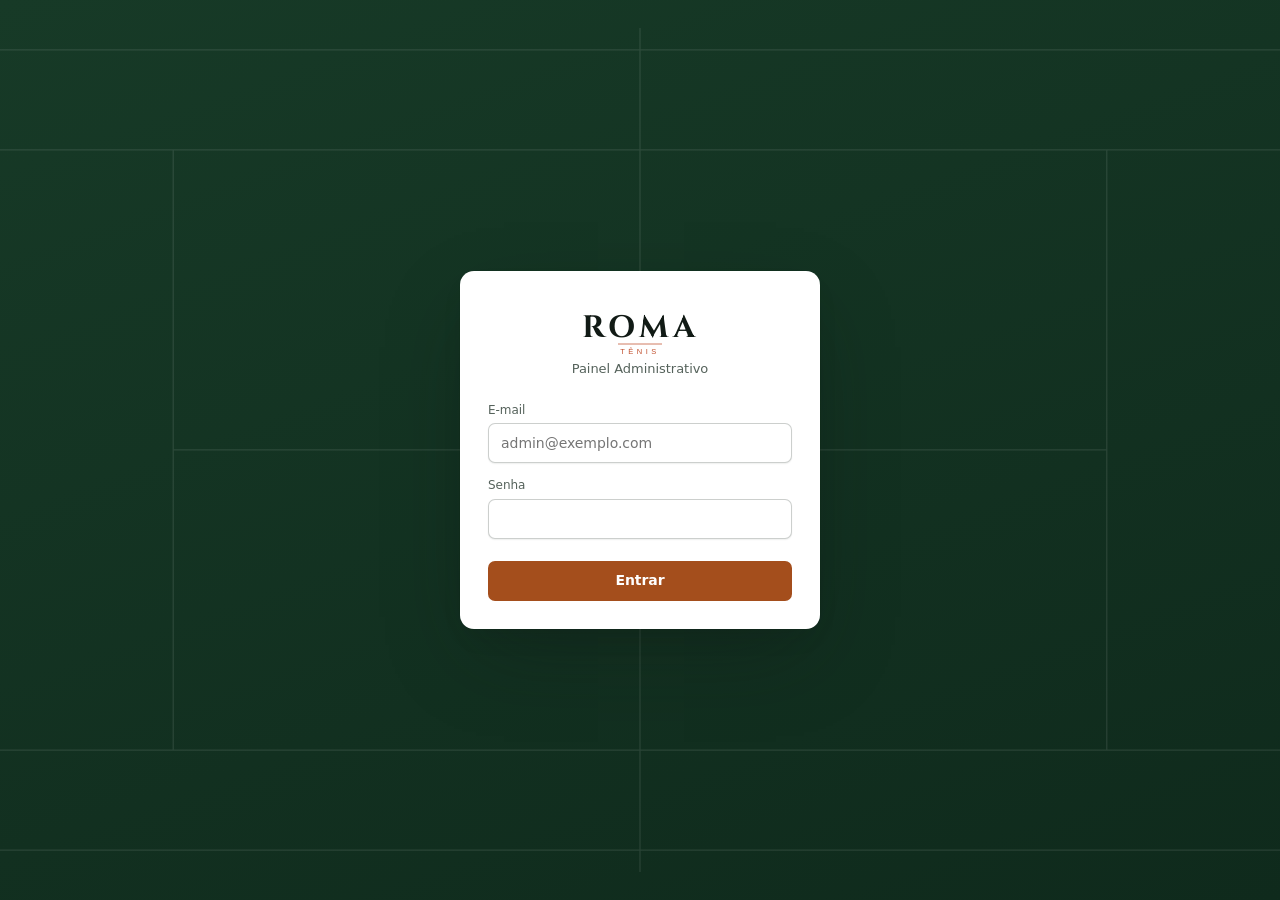
==== commit 23aa3b54: "feat(design): painel admin na gramatica do macOS e o Financeiro Painel administrativo redesenhado co" ====
--- a/frontend/admin/index.html
+++ b/frontend/admin/index.html
@@ -7,846 +7,1261 @@
   <link rel="icon" href="/icons/icon.svg" type="image/svg+xml" />
   <link rel="preconnect" href="https://fonts.googleapis.com" />
   <link rel="preconnect" href="https://fonts.gstatic.com" crossorigin />
-  <link href="https://fonts.googleapis.com/css2?family=Cinzel:wght@700&family=Inter:wght@400;500;600;700&display=swap" rel="stylesheet" />
+  <!-- Cinzel só com as letras da marca (ROMA, Roma Tênis); o resto da
+       interface usa a fonte do sistema, servida em /fonts -->
+  <link href="https://fonts.googleapis.com/css2?family=Cinzel:wght@700&text=Roma%20T%C3%AAnisROMA&display=swap" rel="stylesheet" />
   <style>
     /* ═══════════════════════════════════════════════════════════════════
        Painel administrativo — Roma Tênis
-       Sistema de estilos único, com tema claro e escuro.
-
-       Tema: atributo `data-tema` no <html>.
-         ausente   → segue a configuração do sistema operacional
-         "claro"   → claro fixado pelo usuário
-         "escuro"  → escuro fixado pelo usuário
-       Os tokens escuros aparecem duas vezes de propósito: uma vez sob
-       prefers-color-scheme (modo automático) e outra sob [data-tema="escuro"]
-       (escolha explícita). Sem isso, fixar um tema não venceria o sistema.
+       A gramática do macOS, traduzida para a web (docs/DESIGN.md). A mesma
+       paleta do app do associado; a mesma régua de texto do SIUFI.
+
+       - Tokens com nome de PAPEL. Os nomes antigos (--clr-*) continuam como
+         aliases porque o HTML e o admin.js têm estilos inline que os citam.
+       - Tema: atributo data-tema no <html>; ausente = segue o sistema.
+       - Texto padrão de 13 px e controles de 32 px: é ferramenta de mesa,
+         usada com mouse, no Windows.
        ═══════════════════════════════════════════════════════════════════ */
 
+    @font-face {
+      font-family: "Inter Variable";
+      font-style: normal;
+      font-display: swap;
+      font-weight: 100 900;
+      src: url("/fonts/inter-latin-opsz-normal.woff2") format("woff2-variations");
+      unicode-range: U+0000-00FF, U+0131, U+0152-0153, U+02BB-02BC, U+02C6, U+02DA, U+02DC,
+        U+0304, U+0308, U+0329, U+2000-206F, U+20AC, U+2122, U+2191, U+2193, U+2212, U+2215,
+        U+FEFF, U+FFFD;
+    }
+    @font-face {
+      font-family: "Inter Variable";
+      font-style: normal;
+      font-display: swap;
+      font-weight: 100 900;
+      src: url("/fonts/inter-latin-ext-opsz-normal.woff2") format("woff2-variations");
+      unicode-range: U+0100-02BA, U+02BD-02C5, U+02C7-02CC, U+02CE-02D7, U+02DD-02FF, U+0304,
+        U+0308, U+0329, U+1D00-1DBF, U+1E00-1E9F, U+1EF2-1EFF, U+2020, U+20A0-20AB, U+20AD-20C0,
+        U+2113, U+2C60-2C7F, U+A720-A7FF;
+    }
+
     *, *::before, *::after { box-sizing: border-box; margin: 0; padding: 0; }
-
-    /* ── Tema claro (padrão) ─────────────────────────────────────────── */
+    [hidden] { display: none !important; }
+
+    /* ── Aparência clara (padrão) ─────────────────────────────────────── */
     :root {
       color-scheme: light;
-
-      --fundo:            #f4f1ea;
-      --superficie:       #ffffff;
-      --superficie-alta:  #faf8f3;
-      --superficie-sutil: rgba(22,40,29,.045);
-      --borda:            rgba(22,40,29,.14);
-      --borda-forte:      rgba(22,40,29,.26);
-
-      --texto:            #16281d;
-      --texto-suave:      #4a6353;
-      --texto-fraco:      #5a7364;
-
-      --terracota:        #a8511d;
-      --terracota-hover:  #8f4416;
-      --terracota-fraco:  rgba(168,81,29,.10);
-      --btn-fundo:        #a8511d;
-      --btn-fundo-hover:  #8f4416;
-      --btn-texto:        #ffffff;
-
-      --ok:      #1f7a45;
-      --aviso:   #96631a;
-      --perigo:  #b3372a;
-
-      --sombra-1: 0 1px 2px rgba(22,40,29,.07), 0 1px 3px rgba(22,40,29,.05);
-      --sombra-2: 0 10px 30px rgba(22,40,29,.13);
-      --sombra-nav: 1px 0 0 var(--borda);
-    }
-
-    /* ── Tema escuro — automático (configuração do sistema) ──────────── */
+      --plano:        #F1F4F2;
+      --superficie:   #FFFFFF;
+      --elevado:      #FFFFFF;
+      --controle:     #FFFFFF;
+      --barra-lateral:#E8EDEA;
+      --material:     rgb(241 244 242 / 0.80);
+      --polegar:      #FFFFFF;
+
+      --tinta:        #111A15;
+      --tinta-2:      #55625B;
+      --tinta-3:      #66726B;
+
+      --linha:        rgb(60 70 64 / 0.14);
+      --linha-forte:  rgb(60 70 64 / 0.26);
+
+      --preenche:     rgb(118 128 122 / 0.20);
+      --preenche-2:   rgb(118 128 122 / 0.14);
+      --preenche-3:   rgb(118 128 122 / 0.08);
+
+      --tint:         #A44E1C;
+      --tint-toque:   #8E4317;
+      --sobre-tint:   #FFFFFF;
+
+      --bom:          #1B7A43;
+      --alerta:       #7A5300;
+      --atencao:      #F2B33D;
+      --critico:      #C2342B;
+
+      /* Dados — categorias de receita. Matiz E luminosidade diferentes, para
+         continuar distinguível sem cor (daltonismo): escuro, médio, claro */
+      --cat-plano:    #1F6B47;
+      --cat-locacao:  #C0622A;
+      --cat-avulso:   #E0A94A;
+      --sobre-cat-avulso: #3A2600;
+      --sobre-cat:    #FFFFFF;        /* ícone sobre plano e locação */
+
+      --sombra-cartao:   0 1px 2px rgb(17 26 21 / 0.04), 0 3px 10px -4px rgb(17 26 21 / 0.06);
+      --sombra-controle: 0 1px 1.5px rgb(17 26 21 / 0.07);
+      --sombra-polegar:  0 1px 3px rgb(17 26 21 / 0.12), 0 0 0 0.5px rgb(17 26 21 / 0.06);
+      --sombra-flutua:   0 0 0 0.5px rgb(17 26 21 / 0.10), 0 12px 32px -8px rgb(17 26 21 / 0.22),
+                         0 4px 10px -4px rgb(17 26 21 / 0.08);
+      --sombra-folha:    0 0 0 0.5px rgb(17 26 21 / 0.08), 0 32px 80px -16px rgb(17 26 21 / 0.36),
+                         0 12px 28px -12px rgb(17 26 21 / 0.18);
+      --veu:             rgb(17 26 21 / 0.28);
+    }
+
+    /* ── Aparência escura — automática e fixada (mesmos valores) ───────── */
     @media (prefers-color-scheme: dark) {
       :root:not([data-tema="claro"]) {
         color-scheme: dark;
-
-        --fundo:            #14241b;
-        --superficie:       #1d3427;
-        --superficie-alta:  #264130;
-        --superficie-sutil: rgba(255,255,255,.05);
-        --borda:            rgba(255,255,255,.10);
-        --borda-forte:      rgba(255,255,255,.20);
-
-        --texto:            #f0ebe4;
-        --texto-suave:      #b3c9ba;
-        --texto-fraco:      #9db5a5;
-
-        --terracota:        #d2743a;
-        --terracota-hover:  #e08a52;
-        --terracota-fraco:  rgba(210,116,58,.16);
-        --btn-fundo:        #c0622a;
-        --btn-fundo-hover:  #d2743a;
-        --btn-texto:        #ffffff;
-
-        --ok:      #5cc182;
-        --aviso:   #e3ab4d;
-        --perigo:  #ea8068;
-
-        --sombra-1: 0 1px 2px rgba(0,0,0,.25);
-        --sombra-2: 0 10px 30px rgba(0,0,0,.42);
-        --sombra-nav: 1px 0 0 var(--borda);
+        --plano: #0D1310; --superficie: #161E1A; --elevado: #212A25; --controle: #1C2420;
+        --barra-lateral: #111815; --material: rgb(13 19 16 / 0.80); --polegar: #4A5650;
+        --tinta: #F2F5F3; --tinta-2: #A9B5AF; --tinta-3: #87948E;
+        --linha: rgb(255 255 255 / 0.09); --linha-forte: rgb(255 255 255 / 0.18);
+        --preenche: rgb(150 168 160 / 0.30); --preenche-2: rgb(150 168 160 / 0.20); --preenche-3: rgb(150 168 160 / 0.11);
+        --tint: #E8925C; --tint-toque: #EFA675; --sobre-tint: #2A1407;
+        --bom: #3DCB74; --alerta: #F2C14E; --atencao: #F2B33D; --critico: #FF6B5E;
+        --cat-plano: #4FB584; --cat-locacao: #E8925C; --cat-avulso: #F0CB7E; --sobre-cat-avulso: #3A2600; --sobre-cat: #10201A;
+        --sombra-cartao: none; --sombra-controle: none;
+        --sombra-polegar: 0 1px 3px rgb(0 0 0 / 0.35);
+        --sombra-flutua: 0 0 0 0.5px rgb(255 255 255 / 0.10), 0 12px 32px -8px rgb(0 0 0 / 0.6);
+        --sombra-folha: 0 0 0 0.5px rgb(255 255 255 / 0.10), 0 32px 80px -16px rgb(0 0 0 / 0.7);
+        --veu: rgb(0 0 0 / 0.5);
       }
     }
-
-    /* ── Tema escuro — fixado pelo usuário ───────────────────────────── */
     :root[data-tema="escuro"] {
       color-scheme: dark;
-
-      --fundo:            #14241b;
-      --superficie:       #1d3427;
-      --superficie-alta:  #264130;
-      --superficie-sutil: rgba(255,255,255,.05);
-      --borda:            rgba(255,255,255,.10);
-      --borda-forte:      rgba(255,255,255,.20);
-
-      --texto:            #f0ebe4;
-      --texto-suave:      #b3c9ba;
-      --texto-fraco:      #9db5a5;
-
-      --terracota:        #d2743a;
-      --terracota-hover:  #e08a52;
-      --terracota-fraco:  rgba(210,116,58,.16);
-      --btn-fundo:        #c0622a;
-      --btn-fundo-hover:  #d2743a;
-      --btn-texto:        #ffffff;
-
-      --ok:      #5cc182;
-      --aviso:   #e3ab4d;
-      --perigo:  #ea8068;
-
-      --sombra-1: 0 1px 2px rgba(0,0,0,.25);
-      --sombra-2: 0 10px 30px rgba(0,0,0,.42);
-      --sombra-nav: 1px 0 0 var(--borda);
-    }
-
-    /* ── Forma, espaço e tipografia ──────────────────────────────────── */
+      --plano: #0D1310; --superficie: #161E1A; --elevado: #212A25; --controle: #1C2420;
+      --barra-lateral: #111815; --material: rgb(13 19 16 / 0.80); --polegar: #4A5650;
+      --tinta: #F2F5F3; --tinta-2: #A9B5AF; --tinta-3: #87948E;
+      --linha: rgb(255 255 255 / 0.09); --linha-forte: rgb(255 255 255 / 0.18);
+      --preenche: rgb(150 168 160 / 0.30); --preenche-2: rgb(150 168 160 / 0.20); --preenche-3: rgb(150 168 160 / 0.11);
+      --tint: #E8925C; --tint-toque: #EFA675; --sobre-tint: #2A1407;
+      --bom: #3DCB74; --alerta: #F2C14E; --atencao: #F2B33D; --critico: #FF6B5E;
+      --cat-plano: #4FB584; --cat-locacao: #E8925C; --cat-avulso: #F0CB7E; --sobre-cat-avulso: #3A2600; --sobre-cat: #10201A;
+      --sombra-cartao: none; --sombra-controle: none;
+      --sombra-polegar: 0 1px 3px rgb(0 0 0 / 0.35);
+      --sombra-flutua: 0 0 0 0.5px rgb(255 255 255 / 0.10), 0 12px 32px -8px rgb(0 0 0 / 0.6);
+      --sombra-folha: 0 0 0 0.5px rgb(255 255 255 / 0.10), 0 32px 80px -16px rgb(0 0 0 / 0.7);
+      --veu: rgb(0 0 0 / 0.5);
+    }
+
+    /* ── Tokens fixos ──────────────────────────────────────────────────── */
     :root {
-      --e1: .25rem; --e2: .5rem; --e3: .75rem; --e4: 1rem;
-      --e5: 1.25rem; --e6: 1.5rem; --e8: 2rem;
-
-      --r1: 8px; --r2: 12px; --r3: 16px; --r-full: 999px;
-
-      /* Altura única de todo controle de formulário. Antes os selects da
-         barra de filtros ficavam com 30px ao lado de campos de 40px — era
-         a origem do desalinhamento visível. */
-      --h-controle: 40px;
-      --h-botao-tabela: 32px;
-
-      --sidebar-w: 236px;
-      --sidebar-w-min: 62px;
-
-      --fonte-titulo: "Cinzel", Georgia, serif;
-      --fonte-corpo: "Inter", "Segoe UI", system-ui, -apple-system, sans-serif;
-
-      /* Aliases legados: o HTML e o JS têm estilos inline que ainda usam
-         os nomes antigos. Mantidos apontando para os tokens novos. */
-      --clr-bg: var(--fundo);
+      --marca-verde: #173A27;
+      --marca-verde-2: #0F2A1C;
+
+      --fonte: -apple-system, BlinkMacSystemFont, "Inter Variable", "Inter",
+               "Segoe UI Variable Text", "Segoe UI", system-ui, sans-serif;
+      --fonte-valor: ui-rounded, -apple-system, BlinkMacSystemFont, "Inter Variable", system-ui, sans-serif;
+
+      /* A régua do SIUFI — os dois sistemas leem igual. Mínimo de 11 px: abaixo
+         disso o ClearType do Windows desmancha a letra */
+      --t-legenda: 0.6875rem;     /* 11/15 */
+      --t-nota: 0.75rem;          /* 12/16 */
+      --t-chamada: 0.8125rem;     /* 13/18 — o padrão */
+      --t-corpo: 0.875rem;        /* 14/20 */
+      --t-titulo-3: 0.9375rem;    /* 15/20 */
+      --t-titulo-2: 1.0625rem;    /* 17/22 */
+      --t-titulo-1: 1.375rem;     /* 22/28 */
+      --t-titulo-grande: 1.75rem; /* 28/34 */
+      --t-exibicao: 2.125rem;     /* 34/40 */
+
+      --r-controle: 7px;
+      --r-cartao: 12px;
+      --r-folha: 14px;
+      --r-pilula: 999px;
+
+      --h-controle: 32px;
+      --h-pequeno: 28px;
+      --h-grande: 40px;
+
+      --lateral: 236px;
+      --lateral-min: 60px;
+
+      --mola: cubic-bezier(0.32, 0.72, 0, 1);
+      --padrao: cubic-bezier(0.25, 0.1, 0.25, 1);
+
+      /* Aliases legados — inline no HTML e no admin.js */
+      --clr-bg: var(--plano);
       --clr-surface: var(--superficie);
-      --clr-surface-alt: var(--superficie-alta);
-      --clr-surface-soft: var(--superficie-sutil);
-      --clr-border: var(--borda);
-      --clr-border-strong: var(--borda-forte);
-      --clr-accent: var(--terracota);
-      --clr-accent-hover: var(--terracota-hover);
-      --clr-accent-soft: var(--terracota-fraco);
-      --clr-text: var(--texto);
-      --clr-text-muted: var(--texto-suave);
-      --clr-text-faint: var(--texto-fraco);
-      --clr-ok: var(--ok);
-      --clr-warn: var(--aviso);
-      --clr-danger: var(--perigo);
-      --ar-1: var(--r1); --ar-2: var(--r2); --ar-3: var(--r3); --ar-full: var(--r-full);
-      --sb-1: var(--sombra-1); --sb-2: var(--sombra-2);
-    }
-
+      --clr-surface-alt: var(--elevado);
+      --clr-surface-soft: var(--preenche-3);
+      --clr-border: var(--linha);
+      --clr-border-strong: var(--linha-forte);
+      --clr-accent: var(--tint);
+      --clr-accent-hover: var(--tint-toque);
+      --clr-accent-soft: color-mix(in srgb, var(--tint) 12%, transparent);
+      --clr-text: var(--tinta);
+      --clr-text-muted: var(--tinta-2);
+      --clr-text-faint: var(--tinta-3);
+      --clr-ok: var(--bom);
+      --clr-warn: var(--alerta);
+      --clr-danger: var(--critico);
+      --fundo: var(--plano);
+      --superficie-alta: var(--elevado);
+      --superficie-sutil: var(--preenche-3);
+      --borda: var(--linha);
+      --borda-forte: var(--linha-forte);
+      --texto: var(--tinta);
+      --texto-suave: var(--tinta-2);
+      --texto-fraco: var(--tinta-3);
+      --terracota: var(--tint);
+      --terracota-fraco: color-mix(in srgb, var(--tint) 12%, transparent);
+      --ok: var(--bom);
+      --aviso: var(--alerta);
+      --perigo: var(--critico);
+      --sucesso: var(--bom);
+    }
+
+    /* ══ Base ═════════════════════════════════════════════════════════════ */
+    html { -webkit-text-size-adjust: 100%; }
     body {
-      font-family: var(--fonte-corpo);
-      background: var(--fundo);
-      color: var(--texto);
       min-height: 100dvh;
+      background: var(--plano);
+      color: var(--tinta);
+      font-family: var(--fonte);
+      font-size: var(--t-chamada);
+      line-height: 1.385;
+      letter-spacing: -0.003em;
+      font-optical-sizing: auto;
       -webkit-font-smoothing: antialiased;
-      /* a troca de tema não deve piscar */
-      transition: background-color .2s ease, color .2s ease;
-    }
-
-    /* ── Barras de rolagem ───────────────────────────────────────────── */
+      -moz-osx-font-smoothing: grayscale;
+      text-rendering: optimizeLegibility;
+    }
+    button, input, select, textarea { font: inherit; color: inherit; letter-spacing: inherit; }
+    a { color: var(--tint); text-decoration: none; }
+    a:hover { text-decoration: underline; }
+    ::selection { background: color-mix(in srgb, var(--tint) 24%, transparent); }
+    :focus { outline: none; }
+    :focus-visible {
+      outline: 3px solid color-mix(in srgb, var(--tint) 50%, transparent);
+      outline-offset: 1px;
+      border-radius: 6px;
+    }
+    * { scrollbar-width: thin; scrollbar-color: var(--preenche) transparent; }
     ::-webkit-scrollbar { width: 10px; height: 10px; }
-    ::-webkit-scrollbar-track { background: transparent; }
     ::-webkit-scrollbar-thumb {
-      background: var(--borda-forte);
-      border-radius: var(--r-full);
-      border: 3px solid transparent;
-      background-clip: content-box;
-    }
-    ::-webkit-scrollbar-thumb:hover { background: var(--texto-fraco); background-clip: content-box; }
-    * { scrollbar-width: thin; scrollbar-color: var(--borda-forte) transparent; }
-
-    /* ═══ Login ══════════════════════════════════════════════════════ */
+      background: var(--preenche); border-radius: 99px;
+      border: 3px solid transparent; background-clip: content-box;
+    }
+    .tabular { font-variant-numeric: tabular-nums; }
+
+    /* Caixa de seleção e rádio com desenho próprio: o Windows desenharia os
+       seus, azuis, que brigam com o tint */
+    input[type="checkbox"]:not(.interruptor), input[type="radio"] {
+      -webkit-appearance: none;
+      appearance: none;
+      flex-shrink: 0;
+      display: inline-grid;
+      place-content: center;
+      width: 16px;
+      height: 16px;
+      border: 1px solid var(--linha-forte);
+      border-radius: 4px;
+      background: var(--controle);
+      box-shadow: var(--sombra-controle);
+      cursor: pointer;
+      vertical-align: -3px;
+      transition: background-color 0.12s var(--padrao), border-color 0.12s var(--padrao);
+    }
+    input[type="radio"] { border-radius: 50%; }
+    input[type="checkbox"]:not(.interruptor)::after {
+      content: "";
+      width: 9px; height: 5px;
+      border-left: 2px solid var(--sobre-tint);
+      border-bottom: 2px solid var(--sobre-tint);
+      transform: rotate(-45deg) translate(1px, -1px) scale(0);
+      transition: transform 0.15s var(--mola);
+    }
+    input[type="radio"]::after {
+      content: ""; width: 6px; height: 6px; border-radius: 50%;
+      background: var(--sobre-tint); transform: scale(0); transition: transform 0.15s var(--mola);
+    }
+    input[type="checkbox"]:not(.interruptor):checked, input[type="radio"]:checked {
+      background: var(--tint); border-color: var(--tint);
+    }
+    input[type="checkbox"]:not(.interruptor):checked::after { transform: rotate(-45deg) translate(1px, -1px) scale(1); }
+    input[type="radio"]:checked::after { transform: scale(1); }
+
+    /* ══ Login ═══════════════════════════════════════════════════════════ */
     .login-tela {
-      display: flex; align-items: center; justify-content: center;
-      min-height: 100dvh; background: var(--fundo); padding: var(--e6);
-    }
+      position: relative;
+      overflow: hidden;
+      display: flex;
+      align-items: center;
+      justify-content: center;
+      min-height: 100dvh;
+      padding: 1.5rem;
+      background: linear-gradient(160deg, var(--marca-verde), var(--marca-verde-2));
+    }
+    .login-tela .quadra { position: absolute; inset: 0; color: #FFFFFF; opacity: 0.10; pointer-events: none; }
+    .login-tela .quadra svg { position: absolute; width: 140%; height: auto; left: -20%; top: 50%; transform: translateY(-50%); }
+    .login-tela .quadra svg * { vector-effect: non-scaling-stroke; }
     .login-card {
-      background: var(--superficie);
-      border: 1px solid var(--borda);
-      border-radius: var(--r3);
-      padding: var(--e8) var(--e6);
-      width: 100%; max-width: 380px;
-      box-shadow: var(--sombra-2);
-    }
-    .login-card .logo { text-align: center; margin-bottom: var(--e3); }
-    .login-card .logo svg { width: 180px; height: auto; display: block; margin: 0 auto; }
-    /* o "ROMA" do SVG é claro; no tema claro precisa de tinta escura */
-    .login-card .logo svg text:first-of-type { fill: var(--texto); }
+      position: relative;
+      width: 100%;
+      max-width: 360px;
+      padding: 2rem 1.75rem 1.75rem;
+      background: var(--elevado);
+      border-radius: var(--r-folha);
+      box-shadow: var(--sombra-folha);
+    }
+    .login-card .logo { text-align: center; margin-bottom: 0.25rem; color: var(--tinta); }
+    .login-card .logo svg { width: 150px; height: auto; display: block; margin: 0 auto; }
+    .login-card .logo svg text:first-of-type { fill: currentColor; }
     .login-card h1 { display: none; }
     .login-card .login-sub {
-      font-size: .78rem; color: var(--texto-suave);
-      text-align: center; margin-bottom: var(--e6);
-      letter-spacing: .04em; text-transform: uppercase;
-    }
-    .login-card .campo { margin-bottom: var(--e4); }
+      text-align: center;
+      font-size: var(--t-chamada);
+      color: var(--tinta-2);
+      margin-bottom: 1.5rem;
+    }
+    .login-card .campo { margin-bottom: 0.875rem; }
     .login-card .campo label {
-      display: block; font-size: .78rem; font-weight: 600;
-      color: var(--texto-suave); margin-bottom: var(--e1);
+      display: block; margin-bottom: 0.3rem;
+      font-size: var(--t-nota); font-weight: 500; color: var(--tinta-2);
     }
     .login-card .campo input {
-      width: 100%; min-height: var(--h-controle);
-      background: var(--superficie-sutil);
-      border: 1px solid var(--borda);
-      border-radius: var(--r1);
-      padding: .6rem .85rem;
-      color: var(--texto); font-family: inherit; font-size: .9rem; outline: none;
-      transition: border-color .15s, box-shadow .15s, background .15s;
+      width: 100%; min-height: var(--h-grande);
+      padding: 0 0.75rem;
+      background: var(--controle);
+      border: 1px solid var(--linha-forte);
+      border-radius: var(--r-controle);
+      font-size: var(--t-corpo);
+      box-shadow: var(--sombra-controle);
+      transition: border-color 0.15s var(--padrao), box-shadow 0.15s var(--padrao);
     }
     .login-card .campo input:focus {
-      border-color: var(--terracota);
-      box-shadow: 0 0 0 3px var(--terracota-fraco);
+      border-color: var(--tint);
+      box-shadow: 0 0 0 3px color-mix(in srgb, var(--tint) 22%, transparent);
     }
     .btn-primary {
-      width: 100%; min-height: 44px;
-      background: var(--btn-fundo); color: var(--btn-texto);
-      border: none; border-radius: var(--r1);
-      padding: .75rem; font-family: inherit; font-size: .9rem; font-weight: 700;
-      cursor: pointer; margin-top: var(--e3); letter-spacing: .03em;
-      transition: background .15s, transform .1s;
-    }
-    .btn-primary:hover { background: var(--btn-fundo-hover); }
-    .btn-primary:active { transform: scale(.99); }
+      width: 100%;
+      min-height: var(--h-grande);
+      margin-top: 0.5rem;
+      border: none;
+      border-radius: var(--r-controle);
+      background: var(--tint);
+      color: var(--sobre-tint);
+      font-size: var(--t-corpo);
+      font-weight: 600;
+      cursor: pointer;
+      transition: background-color 0.15s var(--padrao);
+    }
+    .btn-primary:hover { background: var(--tint-toque); }
 
     .erro-msg {
-      color: var(--perigo); font-size: .82rem;
-      background: color-mix(in srgb, var(--perigo) 10%, transparent);
-      border: 1px solid color-mix(in srgb, var(--perigo) 30%, transparent);
-      border-radius: var(--r1);
-      padding: .55rem .75rem; margin-bottom: var(--e3);
-    }
-
-    /* ═══ Layout ═════════════════════════════════════════════════════ */
-    #admin-app {
-      position: fixed; inset: 0;
-      display: flex; overflow: hidden; z-index: 10;
-    }
-
-    /* ── Barra lateral ───────────────────────────────────────────────── */
+      display: flex;
+      gap: 0.5rem;
+      padding: 0.55rem 0.75rem;
+      margin-bottom: 0.75rem;
+      border-radius: var(--r-controle);
+      background: color-mix(in srgb, var(--critico) 10%, var(--superficie));
+      color: var(--critico);
+      font-size: var(--t-chamada);
+    }
+
+    /* ══ Estrutura ═══════════════════════════════════════════════════════ */
+    #admin-app { position: fixed; inset: 0; z-index: 10; display: flex; overflow: hidden; }
+
+    /* ── Barra lateral: a lista de origem do Finder ───────────────────── */
     .admin-sidebar {
-      width: var(--sidebar-w);
-      min-width: var(--sidebar-w);
-      background: var(--superficie);
-      border-right: 1px solid var(--borda);
-      display: flex; flex-direction: column;
+      display: flex;
+      flex-direction: column;
+      flex-shrink: 0;
+      width: var(--lateral);
+      min-width: var(--lateral);
+      background: var(--barra-lateral);
+      border-right: 1px solid var(--linha);
       overflow: hidden;
+      transition: width 0.25s var(--mola), min-width 0.25s var(--mola);
+    }
+    .admin-sidebar.collapsed { width: var(--lateral-min); min-width: var(--lateral-min); }
+
+    .admin-sidebar-top {
+      display: flex;
+      align-items: center;
+      gap: 0.5rem;
+      min-height: 52px;
+      padding: 0 0.625rem 0 1rem;
+    }
+    .admin-sidebar-marca {
+      flex: 1;
+      min-width: 0;
+      overflow: hidden;
+      white-space: nowrap;
+      font-family: "Cinzel", Georgia, serif;
+      font-size: 1rem;
+      font-weight: 700;
+      letter-spacing: 0.08em;
+      color: var(--tinta);
+    }
+    .admin-sidebar.collapsed .admin-sidebar-top { padding: 0; justify-content: center; }
+    .admin-sidebar.collapsed .admin-sidebar-marca { display: none; }
+    .sidebar-toggle {
+      display: grid;
+      place-items: center;
+      width: 28px;
+      height: 28px;
       flex-shrink: 0;
-      transition: width .2s ease, min-width .2s ease;
-    }
-    .admin-sidebar.collapsed {
-      width: var(--sidebar-w-min);
-      min-width: var(--sidebar-w-min);
-    }
-
-    /* Topo: marca à esquerda, botão de recolher à direita, na mesma linha */
-    .admin-sidebar-top {
-      display: flex; align-items: center; gap: var(--e2);
-      padding: var(--e4) var(--e3) var(--e4) var(--e4);
-      border-bottom: 1px solid var(--borda);
-      min-height: 64px;
-    }
-    .admin-sidebar-marca {
-      font-family: var(--fonte-titulo);
-      font-size: 1.05rem; font-weight: 700;
-      color: var(--terracota);
-      letter-spacing: .05em;
-      white-space: nowrap; overflow: hidden;
-      flex: 1; min-width: 0;
-    }
-    .admin-sidebar.collapsed .admin-sidebar-top { padding: var(--e4) 0; justify-content: center; }
-    .admin-sidebar.collapsed .admin-sidebar-marca { display: none; }
-
-    .sidebar-toggle {
-      flex-shrink: 0;
-      width: 30px; height: 30px;
-      display: inline-flex; align-items: center; justify-content: center;
+      border: none;
+      border-radius: var(--r-controle);
       background: transparent;
-      border: 1px solid var(--borda);
-      border-radius: var(--r1);
-      color: var(--texto-fraco);
-      font-size: .7rem; line-height: 1; cursor: pointer;
-      transition: color .15s, background .15s, border-color .15s;
-    }
-    .sidebar-toggle:hover {
-      color: var(--terracota);
-      background: var(--terracota-fraco);
-      border-color: var(--terracota);
-    }
-
-    /* Navegação em grupos */
+      color: var(--tinta-2);
+      font-size: 0.625rem;
+      cursor: pointer;
+    }
+    .sidebar-toggle:hover { background: var(--preenche-2); color: var(--tinta); }
+
     .admin-nav {
       flex: 1;
-      display: flex; flex-direction: column;
-      padding: var(--e3) 0 var(--e4);
-      overflow-y: auto; overflow-x: hidden;
+      display: flex;
+      flex-direction: column;
       gap: 1px;
+      padding: 0.25rem 0.625rem 1rem;
+      overflow-y: auto;
+      overflow-x: hidden;
     }
     .nav-grupo {
-      font-size: .66rem; font-weight: 700;
-      text-transform: uppercase; letter-spacing: .1em;
-      color: var(--texto-fraco);
-      padding: var(--e4) var(--e4) var(--e2);
+      padding: 0.875rem 0.5rem 0.3rem;
+      font-size: var(--t-legenda);
+      font-weight: 600;
+      color: var(--tinta-3);
       white-space: nowrap;
     }
-    .nav-grupo:first-child { padding-top: var(--e1); }
+    .nav-grupo:first-child { padding-top: 0.25rem; }
     .admin-sidebar.collapsed .nav-grupo {
-      /* vira um separador discreto quando não há espaço para o rótulo */
-      font-size: 0; padding: var(--e2) var(--e3) var(--e1);
-      border-top: 1px solid var(--borda);
-      margin-top: var(--e2);
+      font-size: 0;
+      padding: 0.5rem 0.25rem 0.25rem;
+      border-top: 1px solid var(--linha);
+      margin-top: 0.375rem;
     }
     .admin-sidebar.collapsed .nav-grupo:first-child { border-top: none; margin-top: 0; }
 
     .admin-nav button {
-      position: relative;
-      display: flex; align-items: center; gap: var(--e3);
+      display: flex;
+      align-items: center;
+      gap: 0.5rem;
       width: 100%;
-      padding: .6rem var(--e4);
-      border: none; background: transparent;
-      color: var(--texto-suave);
-      font-family: inherit; font-size: .875rem; font-weight: 500;
-      text-align: left; cursor: pointer;
-      white-space: nowrap; overflow: hidden;
-      transition: color .15s, background .15s;
-    }
-    .nav-icone {
-      flex-shrink: 0;
-      width: 18px; height: 18px;
-      display: inline-flex; align-items: center; justify-content: center;
-      color: currentColor;
-    }
-    .nav-icone svg { width: 18px; height: 18px; display: block; }
+      min-height: 28px;
+      padding: 0 0.5rem;
+      border: none;
+      border-radius: 6px;
+      background: transparent;
+      color: var(--tinta);
+      font-size: var(--t-chamada);
+      font-weight: 400;
+      text-align: left;
+      white-space: nowrap;
+      overflow: hidden;
+      cursor: pointer;
+      transition: background-color 0.12s var(--padrao);
+    }
+    /* Ícones em tint, como no Finder; a seleção é cinza, não colorida */
+    .nav-icone { flex-shrink: 0; display: inline-flex; width: 18px; height: 18px; color: var(--tint); }
+    .nav-icone svg { width: 18px; height: 18px; }
     .nav-texto { overflow: hidden; text-overflow: ellipsis; }
-
-    .admin-nav button:hover:not(.active) {
-      background: var(--superficie-sutil);
-      color: var(--texto);
-    }
-    .admin-nav button.active {
-      background: var(--terracota-fraco);
-      /* rótulo em tinta cheia: a cor da marca sobre o próprio fundo tingido
-         só alcançava 3.6:1 no tema escuro. A marca fica no ícone e na barra
-         lateral, que são elementos gráficos e pedem menos contraste. */
-      color: var(--texto);
-      font-weight: 600;
-    }
-    .admin-nav button.active .nav-icone { color: var(--terracota); }
-    .admin-nav button.active::before {
-      content: "";
-      position: absolute; left: 0; top: 0; bottom: 0;
-      width: 3px; background: var(--terracota);
-    }
-    .admin-nav button:focus-visible {
-      outline: 2px solid var(--terracota);
-      outline-offset: -2px;
-    }
-
-    .admin-sidebar.collapsed .admin-nav button {
-      justify-content: center;
-      padding: .6rem 0;
-      gap: 0;
-    }
+    .admin-nav button:hover:not(.active) { background: var(--preenche-3); }
+    .admin-nav button.active { background: var(--preenche); font-weight: 500; }
+    .admin-nav button.active::before { display: none; }
+    .admin-sidebar.collapsed .admin-nav button { justify-content: center; padding: 0; min-height: 32px; }
     .admin-sidebar.collapsed .nav-texto { display: none; }
 
-    /* Rodapé: usuário, tema e sair */
     .admin-sidebar-rodape {
-      border-top: 1px solid var(--borda);
-      padding: var(--e3);
-      display: flex; flex-direction: column; gap: var(--e2);
+      display: flex;
+      flex-direction: column;
+      gap: 0.5rem;
+      padding: 0.75rem 0.75rem 0.875rem;
+      border-top: 1px solid var(--linha);
     }
     .admin-sidebar-usuario {
-      display: flex; align-items: center; gap: var(--e2);
-      font-size: .8rem; color: var(--texto-suave);
-      min-height: 32px; min-width: 0;
+      display: flex;
+      align-items: center;
+      gap: 0.5rem;
+      min-width: 0;
+      font-size: var(--t-chamada);
     }
     .usuario-avatar {
       flex-shrink: 0;
-      width: 28px; height: 28px; border-radius: var(--r-full);
-      background: var(--terracota-fraco); color: var(--terracota);
-      display: inline-flex; align-items: center; justify-content: center;
-      font-size: .72rem; font-weight: 700;
-    }
-    .admin-sidebar-usuario #admin-nome {
-      flex: 1; min-width: 0;
-      overflow: hidden; text-overflow: ellipsis; white-space: nowrap;
-      font-weight: 500; color: var(--texto);
-    }
-    .admin-sidebar.collapsed .admin-sidebar-rodape { padding: var(--e2) var(--e1); align-items: center; }
-    .admin-sidebar.collapsed .admin-sidebar-usuario #admin-nome { display: none; }
-    .admin-sidebar.collapsed .admin-sidebar-usuario { justify-content: center; }
-
-    .rodape-acoes { display: flex; gap: var(--e2); }
+      display: grid;
+      place-items: center;
+      width: 26px;
+      height: 26px;
+      border-radius: 50%;
+      background: linear-gradient(180deg, var(--preenche-2), var(--preenche));
+      color: var(--tinta-2);
+      font-size: var(--t-legenda);
+      font-weight: 600;
+    }
+    #admin-nome { flex: 1; min-width: 0; overflow: hidden; text-overflow: ellipsis; white-space: nowrap; font-weight: 500; }
+    .admin-sidebar.collapsed .admin-sidebar-rodape { align-items: center; padding: 0.625rem 0.25rem; }
+    .admin-sidebar.collapsed #admin-nome { display: none; }
+    .rodape-acoes { display: flex; gap: 0.375rem; }
     .rodape-acoes > * { flex: 1; }
     .admin-sidebar.collapsed .rodape-acoes { flex-direction: column; }
-
     .btn-icone {
-      display: inline-flex; align-items: center; justify-content: center;
-      gap: var(--e2);
-      min-height: 34px; padding: 0 var(--e2);
+      display: inline-flex;
+      align-items: center;
+      justify-content: center;
+      gap: 0.375rem;
+      min-height: var(--h-pequeno);
+      padding: 0 0.5rem;
+      border: none;
+      border-radius: var(--r-controle);
+      background: var(--preenche-2);
+      color: var(--tinta);
+      font-size: var(--t-nota);
+      font-weight: 500;
+      white-space: nowrap;
+      cursor: pointer;
+    }
+    .btn-icone svg { width: 14px; height: 14px; flex-shrink: 0; }
+    .btn-icone:hover { background: var(--preenche); }
+    .admin-sidebar.collapsed .btn-icone-texto { display: none; }
+    .admin-sidebar.collapsed .btn-icone { width: 32px; padding: 0; }
+
+    /* ── Área de conteúdo ─────────────────────────────────────────────── */
+    .admin-main {
+      flex: 1;
+      min-width: 0;
+      overflow-y: auto;
+      background: var(--plano);
+      padding: 0 1.75rem 2.5rem;
+    }
+    .admin-section { display: none; width: 100%; max-width: 1440px; margin: 0 auto; }
+    .admin-section.active { display: block; }
+
+    /* A barra de ferramentas da tela: título grande e ações. Presa no topo;
+       quando o conteúdo rola por baixo, ganha o material, o separador e o
+       título encolhe — o título grande da Apple, no Mac */
+    .admin-section > .section-header {
+      position: sticky;
+      top: 0;
+      z-index: 5;
+      display: flex;
+      align-items: center;
+      justify-content: space-between;
+      flex-wrap: wrap;
+      gap: 0.75rem 1rem;
+      margin: 0 -1.75rem 1.25rem;
+      padding: 1.5rem 1.75rem 0.75rem;
       background: transparent;
-      border: 1px solid var(--borda);
-      border-radius: var(--r1);
-      color: var(--texto-suave);
-      font-family: inherit; font-size: .76rem; font-weight: 600;
-      cursor: pointer; white-space: nowrap;
-      transition: color .15s, background .15s, border-color .15s;
-    }
-    .btn-icone svg { width: 15px; height: 15px; flex-shrink: 0; }
-    .btn-icone:hover {
-      color: var(--terracota);
-      border-color: var(--terracota);
-      background: var(--terracota-fraco);
-    }
-    .admin-sidebar.collapsed .btn-icone-texto { display: none; }
-    .admin-sidebar.collapsed .btn-icone { padding: 0; }
-
-    /* ── Área de conteúdo ────────────────────────────────────────────── */
-    .admin-main {
-      flex: 1; min-width: 0;
-      overflow-y: auto;
-      background: var(--fundo);
-      padding: var(--e8) var(--e8) var(--e8);
-    }
-    @media (max-width: 768px) { .admin-main { padding: var(--e5); } }
-
-    .admin-section { display: none; width: 100%; max-width: 1760px; }
-    .admin-section.active { display: block; }
-
-    .section-header {
-      display: flex; align-items: center; justify-content: space-between;
-      gap: var(--e4); flex-wrap: wrap;
-      margin-bottom: var(--e6);
-      padding-bottom: var(--e4);
-      border-bottom: 1px solid var(--borda);
+      border-bottom: 1px solid transparent;
+      transition: background-color 0.2s var(--padrao), border-color 0.2s var(--padrao), padding 0.25s var(--mola);
+    }
+    .admin-main.rolada .admin-section.active > .section-header {
+      padding-top: 0.75rem;
+      background: var(--material);
+      -webkit-backdrop-filter: saturate(180%) blur(20px);
+      backdrop-filter: saturate(180%) blur(20px);
+      border-bottom-color: var(--linha);
     }
     .section-header h2 {
-      font-family: var(--fonte-titulo);
-      font-size: 1.25rem; font-weight: 700; letter-spacing: .03em;
-      color: var(--texto);
-    }
-    .section-header-actions { display: flex; gap: var(--e2); align-items: center; flex-wrap: wrap; }
-
-    /* ── Cards ───────────────────────────────────────────────────────── */
-    #admin-app .card {
+      font-size: var(--t-titulo-grande);
+      line-height: 1.214;
+      font-weight: 700;
+      letter-spacing: -0.021em;
+      transition: font-size 0.25s var(--mola);
+    }
+    .admin-main.rolada .admin-section.active > .section-header h2 { font-size: var(--t-titulo-2); }
+    .section-header .descricao { width: 100%; order: 3; margin-top: -0.5rem; font-size: var(--t-corpo); color: var(--tinta-2); }
+    .admin-main.rolada .section-header .descricao { display: none; }
+    .section-header-actions { display: flex; align-items: center; gap: 0.5rem; flex-wrap: wrap; }
+
+    /* ══ Cartões ═════════════════════════════════════════════════════════ */
+    #admin-app .card, .card {
       background: var(--superficie);
-      border: 1px solid var(--borda);
-      border-radius: var(--r3);
-      padding: var(--e6);
-      margin-bottom: var(--e5);
-      box-shadow: var(--sombra-1);
-    }
-
-    .stat-grid {
-      display: grid;
-      grid-template-columns: repeat(2, 1fr);
-      gap: var(--e4);
-      margin-bottom: var(--e5);
-    }
-    @media (min-width: 600px) { .stat-grid { grid-template-columns: repeat(4, 1fr); } }
-
+      border: 1px solid var(--linha);
+      border-radius: var(--r-cartao);
+      padding: 1.25rem;
+      margin-bottom: 1.25rem;
+      box-shadow: var(--sombra-cartao);
+    }
+    .card-titulo { font-size: var(--t-titulo-3); font-weight: 600; letter-spacing: -0.009em; }
+
+    /* Indicadores do painel */
+    .stat-grid { display: grid; grid-template-columns: repeat(4, minmax(0, 1fr)); gap: 0.875rem; margin-bottom: 1.25rem; }
+    .stat-grid-5 { grid-template-columns: repeat(5, minmax(0, 1fr)); }
+    @media (max-width: 1100px) { .stat-grid-5 { grid-template-columns: repeat(3, minmax(0, 1fr)); } }
+    @media (max-width: 900px) { .stat-grid { grid-template-columns: repeat(2, minmax(0, 1fr)); } }
     .stat-card {
+      padding: 1rem 1.125rem;
       background: var(--superficie);
-      border: 1px solid var(--borda);
-      border-radius: var(--r3);
-      padding: var(--e5);
-      box-shadow: var(--sombra-1);
-      transition: border-color .15s, box-shadow .15s, transform .15s;
-    }
-    .stat-card:hover {
-      border-color: var(--terracota);
-      box-shadow: var(--sombra-2);
-      transform: translateY(-1px);
-    }
+      border: 1px solid var(--linha);
+      border-radius: var(--r-cartao);
+      box-shadow: var(--sombra-cartao);
+    }
+    .stat-card .lbl { order: -1; font-size: var(--t-chamada); color: var(--tinta-2); margin: 0 0 0.25rem; }
+    .stat-card { display: flex; flex-direction: column; }
     .stat-card .valor {
-      font-size: 1.9rem; font-weight: 700; line-height: 1.05;
-      color: var(--texto); font-variant-numeric: tabular-nums;
-      letter-spacing: -.02em;
-    }
-    .stat-card .lbl {
-      font-size: .72rem; color: var(--texto-fraco);
-      margin-top: var(--e2);
-      text-transform: uppercase; letter-spacing: .07em; font-weight: 600;
-    }
-
-    .dash-extra { display: grid; grid-template-columns: 1fr 1fr; gap: var(--e4); }
-    @media (max-width: 500px) { .dash-extra { grid-template-columns: 1fr; } }
+      font-family: var(--fonte-valor);
+      font-size: var(--t-titulo-grande);
+      line-height: 1.2;
+      font-weight: 600;
+      letter-spacing: -0.02em;
+      font-variant-numeric: tabular-nums;
+      color: var(--tinta);
+    }
+
+    .dash-extra { display: grid; grid-template-columns: repeat(auto-fit, minmax(260px, 1fr)); gap: 0.875rem; }
     .dash-card {
+      padding: 1rem 1.125rem;
       background: var(--superficie);
-      border: 1px solid var(--borda);
-      border-radius: var(--r3);
-      padding: var(--e5);
-      box-shadow: var(--sombra-1);
-    }
-    .dash-card .dc-label {
-      font-size: .7rem; color: var(--texto-fraco);
-      text-transform: uppercase; letter-spacing: .07em; font-weight: 600;
-      margin-bottom: var(--e1);
-    }
-    .dash-card .dc-val { font-size: .95rem; font-weight: 600; color: var(--texto); }
-
-    /* ── Tabelas ─────────────────────────────────────────────────────── */
+      border: 1px solid var(--linha);
+      border-radius: var(--r-cartao);
+      box-shadow: var(--sombra-cartao);
+      transition: border-color 0.15s var(--padrao);
+    }
+    .dash-card[onclick]:hover { border-color: var(--linha-forte); }
+    .dash-card .dc-label { font-size: var(--t-nota); color: var(--tinta-2); margin-bottom: 0.2rem; }
+    .dash-card .dc-val { font-size: var(--t-corpo); font-weight: 600; }
+
+    /* ══ Tabelas ═════════════════════════════════════════════════════════ */
     .admin-table-wrap {
       background: var(--superficie);
-      border: 1px solid var(--borda);
-      border-radius: var(--r3);
-      overflow: hidden; overflow-x: auto;
-      box-shadow: var(--sombra-1);
-    }
-    .admin-table, .data-table {
-      width: 100%; border-collapse: collapse;
-      font-size: .85rem; color: var(--texto);
-    }
+      border: 1px solid var(--linha);
+      border-radius: var(--r-cartao);
+      box-shadow: var(--sombra-cartao);
+      overflow: auto;
+      margin-bottom: 1.25rem;
+    }
+    .admin-table, .data-table { width: 100%; border-collapse: collapse; font-size: var(--t-chamada); }
     .admin-table th, .data-table th {
+      position: sticky;
+      top: 0;
+      z-index: 1;
+      padding: 0.5rem 0.75rem;
+      background: var(--superficie);
+      border-bottom: 1px solid var(--linha-forte);
+      color: var(--tinta-2);
+      font-size: var(--t-nota);
+      font-weight: 600;
       text-align: left;
-      padding: .7rem .85rem;
-      font-size: .7rem; font-weight: 700;
-      text-transform: uppercase; letter-spacing: .07em;
-      color: var(--texto-fraco);
-      background: var(--superficie-alta);
-      border-bottom: 1px solid var(--borda-forte);
       white-space: nowrap;
-      position: sticky; top: 0; z-index: 1;
     }
     .admin-table td, .data-table td {
-      padding: .7rem .85rem;
-      border-bottom: 1px solid var(--borda);
+      padding: 0.5625rem 0.75rem;
+      border-bottom: 1px solid var(--linha);
       vertical-align: middle;
     }
-    .admin-table tbody tr, .data-table tbody tr { transition: background .12s; }
-    .admin-table tbody tr:hover td, .data-table tbody tr:hover td { background: var(--superficie-sutil); }
     .admin-table tbody tr:last-child td, .data-table tbody tr:last-child td { border-bottom: none; }
+    .admin-table tbody tr:hover td, .data-table tbody tr:hover td { background: var(--preenche-3); }
     .admin-table td:has(+ td) { font-variant-numeric: tabular-nums; }
-
-    /* ── Controles de formulário ─────────────────────────────────────
-       Uma altura só (--h-controle) para input, select, textarea e para os
-       controles das barras de filtro. Antes o select do filtro tinha 30px
-       ao lado de campos de 40px.                                        */
-    .form-row { margin-bottom: var(--e4); }
-    .form-row label {
+    /* A primeira coluna identifica a linha (nome, data): não quebra — a tabela
+       rola de lado no notebook estreito, como o Finder em lista */
+    .admin-table td:first-child { white-space: nowrap; }
+    .data-table td { white-space: nowrap; font-variant-numeric: tabular-nums; }
+
+    /* ══ Formulários ═════════════════════════════════════════════════════ */
+    .form-row { margin-bottom: 0.875rem; }
+    .form-row > label:not(.form-check) {
       display: block;
-      font-size: .76rem; font-weight: 600;
-      color: var(--texto-suave);
-      letter-spacing: .02em;
-      margin-bottom: var(--e1);
-      /* altura mínima de uma linha: rótulos curtos e longos começam o
-         campo na mesma altura dentro de uma grade */
-      min-height: 1.15rem;
-    }
-    .form-row input,
+      margin-bottom: 0.3rem;
+      font-size: var(--t-nota);
+      font-weight: 500;
+      color: var(--tinta-2);
+    }
+    .form-row input:not([type="checkbox"]):not([type="radio"]),
     .form-row select,
     .form-row textarea,
     .filtro-bar input,
     .filtro-bar select,
     #busca-jogador,
-    #filtro-sub-nome {
+    #filtro-sub-nome,
+    .campo-busca {
       width: 100%;
       min-height: var(--h-controle);
-      padding: .55rem .75rem;
-      background: var(--superficie-sutil);
-      border: 1px solid var(--borda);
-      border-radius: var(--r1);
-      color: var(--texto);
-      font-family: inherit; font-size: .875rem;
-      outline: none;
-      transition: border-color .15s, background .15s, box-shadow .15s;
-    }
-    .form-row textarea { min-height: 90px; padding-top: .6rem; resize: vertical; line-height: 1.5; }
-    .form-row input:focus,
-    .form-row select:focus,
-    .form-row textarea:focus,
-    .filtro-bar input:focus,
-    .filtro-bar select:focus,
-    #busca-jogador:focus,
-    #filtro-sub-nome:focus {
-      border-color: var(--terracota);
+      padding: 0 0.625rem;
+      background: var(--controle);
+      border: 1px solid var(--linha-forte);
+      border-radius: var(--r-controle);
+      box-shadow: var(--sombra-controle);
+      color: var(--tinta);
+      font-size: var(--t-chamada);
+      transition: border-color 0.15s var(--padrao), box-shadow 0.15s var(--padrao);
+    }
+    .form-row textarea { min-height: 96px; padding: 0.5rem 0.625rem; line-height: 1.5; resize: vertical; }
+    .form-row input:focus, .form-row select:focus, .form-row textarea:focus,
+    .filtro-bar input:focus, .filtro-bar select:focus,
+    #busca-jogador:focus, #filtro-sub-nome:focus, .campo-busca:focus {
+      border-color: var(--tint);
+      box-shadow: 0 0 0 3px color-mix(in srgb, var(--tint) 22%, transparent);
+    }
+    .form-row input::placeholder, .filtro-bar input::placeholder, .campo-busca::placeholder,
+    #busca-jogador::placeholder, #filtro-sub-nome::placeholder { color: var(--tinta-3); }
+    /* O seletor com o chevron duplo do macOS */
+    .form-row select, .filtro-bar select, select.campo-seletor {
+      -webkit-appearance: none;
+      appearance: none;
+      padding-right: 1.75rem;
+      cursor: pointer;
+      background-image: url("data:image/svg+xml,%3Csvg xmlns='http://www.w3.org/2000/svg' viewBox='0 0 12 16' fill='none' stroke='%2378807A' stroke-width='1.6' stroke-linecap='round' stroke-linejoin='round'%3E%3Cpath d='M3 6l3-3 3 3M3 10l3 3 3-3'/%3E%3C/svg%3E");
+      background-repeat: no-repeat;
+      background-position: right 0.55rem center;
+      background-size: 9px 13px;
+    }
+    /* Campo de busca: cinza sem contorno, com a lupa */
+    #busca-jogador, #filtro-sub-nome, .campo-busca {
+      max-width: 280px;
+      padding-left: 1.875rem;
+      background-color: var(--preenche-2);
+      border-color: transparent;
+      box-shadow: none;
+      background-image: url("data:image/svg+xml,%3Csvg xmlns='http://www.w3.org/2000/svg' viewBox='0 0 24 24' fill='none' stroke='%2378807A' stroke-width='2.2' stroke-linecap='round'%3E%3Ccircle cx='10.5' cy='10.5' r='6.5'/%3E%3Cpath d='M15.5 15.5 20 20'/%3E%3C/svg%3E");
+      background-repeat: no-repeat;
+      background-position: 0.6rem center;
+      background-size: 13px;
+    }
+    #busca-jogador:focus, #filtro-sub-nome:focus, .campo-busca:focus { background-color: var(--controle); }
+    #busca-jogador { margin-bottom: 0; }
+
+    .form-check {
+      display: flex;
+      align-items: center;
+      gap: 0.5rem;
+      min-height: var(--h-pequeno);
+      font-size: var(--t-chamada);
+      cursor: pointer;
+    }
+    .cfg-toggle { font-weight: 500; }
+    .cfg-hint { margin-top: 0.3rem; font-size: var(--t-nota); line-height: 1.4; color: var(--tinta-2); }
+    .cfg-off-badge {
+      display: inline-flex; margin-left: 0.4rem; padding: 1px 7px;
+      border-radius: var(--r-pilula);
+      background: color-mix(in srgb, var(--tint) 12%, transparent); color: var(--tint);
+      font-size: var(--t-legenda); font-weight: 600;
+    }
+
+    /* A grade ocupa o lugar de uma linha do formulário: mesma folga embaixo,
+       senão duas grades seguidas encostam o rótulo de uma na dica da outra */
+    .form-grid-2, .form-grid-4, .cfg-grid-horas { display: grid; align-items: start; gap: 0.875rem 1rem; margin-bottom: 0.875rem; }
+    .form-grid-2 { grid-template-columns: repeat(2, minmax(0, 1fr)); }
+    .form-grid-4 { grid-template-columns: repeat(2, minmax(0, 1fr)); }
+    @media (min-width: 1000px) { .form-grid-4 { grid-template-columns: repeat(4, minmax(0, 1fr)); } }
+    .cfg-grid-horas { grid-template-columns: repeat(auto-fit, minmax(220px, 1fr)); }
+    @media (max-width: 560px) { .form-grid-2 { grid-template-columns: 1fr; } }
+    .form-grid-2 > .form-row, .form-grid-4 > .form-row, .cfg-grid-horas > .form-row { margin-bottom: 0; }
+
+    /* Rótulo de seção do formulário: caixa de frase, sem linha laranja */
+    .form-section-label {
+      margin: 1.5rem 0 0.75rem;
+      font-size: var(--t-titulo-3);
+      font-weight: 600;
+      color: var(--tinta);
+      letter-spacing: -0.009em;
+    }
+    .form-section-label:first-child { margin-top: 0; }
+
+    .filtro-bar { display: flex; flex-wrap: wrap; align-items: center; gap: 0.5rem; margin-bottom: 1rem; }
+    .filtro-bar input, .filtro-bar select { width: auto; min-width: 150px; }
+
+    /* ══ Botões — os push buttons do macOS ══════════════════════════════ */
+    .btn-xs {
+      display: inline-flex;
+      align-items: center;
+      justify-content: center;
+      gap: 0.375rem;
+      min-height: var(--h-pequeno);
+      padding: 0 0.75rem;
+      border: 1px solid transparent;
+      border-radius: var(--r-controle);
+      font-size: var(--t-chamada);
+      font-weight: 500;
+      line-height: 1.2;
+      white-space: nowrap;
+      cursor: pointer;
+      transition: background-color 0.12s var(--padrao), border-color 0.12s var(--padrao), filter 0.12s var(--padrao);
+    }
+    .btn-xs:active:not(:disabled) { filter: brightness(0.94); }
+    .btn-xs:disabled { opacity: 0.45; cursor: default; }
+    .btn-xs + .btn-xs { margin-left: 0.25rem; }
+    .section-header .btn-xs, .filtro-bar .btn-xs, .modal-footer .btn-xs { min-height: var(--h-controle); padding: 0 0.875rem; }
+    /* Botão só com ícone: quadrado, com o nome no title e no aria-label */
+    .btn-xs.so-icone, .section-header .btn-xs.so-icone { display: inline-grid; place-items: center; width: var(--h-controle); min-height: var(--h-controle); padding: 0; }
+    .btn-xs.so-icone svg { width: 15px; height: 15px; }
+    /* Preenchido: a ação principal da região */
+    .btn-xs.primary { background: var(--tint); color: var(--sobre-tint); box-shadow: var(--sombra-controle); }
+    .btn-xs.primary:hover:not(:disabled) { background: var(--tint-toque); }
+    /* Secundário: o botão branco com contorno do macOS */
+    .btn-xs.sec, .btn-xs:not(.primary):not(.danger):not(.warn):not(.bnc) {
+      background: var(--controle);
+      color: var(--tinta);
+      border-color: var(--linha-forte);
+      box-shadow: var(--sombra-controle);
+    }
+    .btn-xs.sec:hover:not(:disabled) { background: var(--preenche-3); }
+    /* Destrutivo e de atenção: tingidos, não sólidos — o vermelho cheio fica
+       para a confirmação no alerta */
+    .btn-xs.danger { background: color-mix(in srgb, var(--critico) 11%, transparent); color: var(--critico); }
+    .btn-xs.danger:hover:not(:disabled) { background: color-mix(in srgb, var(--critico) 18%, transparent); }
+    .btn-xs.warn { background: color-mix(in srgb, var(--atencao) 20%, transparent); color: var(--alerta); }
+    .btn-xs.warn:hover:not(:disabled) { background: color-mix(in srgb, var(--atencao) 30%, transparent); }
+    .btn-xs.bnc { background: var(--preenche-2); color: var(--tinta-2); }
+
+    /* ══ Etiquetas — cápsula tingida, sem contorno ══════════════════════ */
+    .badge {
+      display: inline-flex;
+      align-items: center;
+      gap: 0.25rem;
+      padding: 1px 0.5rem;
+      border-radius: var(--r-pilula);
+      font-size: var(--t-legenda);
+      font-weight: 600;
+      line-height: 1.45;
+      white-space: nowrap;
+      color: var(--tinta-2);
+      background: var(--preenche-2);
+      text-transform: none;
+    }
+    .ba, .b-realizado, .b-ativa, .b-confirmado, .e-bom       { color: var(--bom);     background: color-mix(in srgb, var(--bom) 13%, transparent); }
+    .bb, .b-agendado, .e-tint                                  { color: var(--tint);    background: color-mix(in srgb, var(--tint) 12%, transparent); }
+    .bc, .b-pendente, .b-aguardando, .e-alerta                 { color: var(--alerta);  background: color-mix(in srgb, var(--atencao) 22%, transparent); }
+    .b-wo, .b-recusado, .b-falhou, .e-critico                  { color: var(--critico); background: color-mix(in srgb, var(--critico) 12%, transparent); }
+    .bd, .bnc, .b-cancelado, .b-encerrada, .b-expirado, .e-neutro { color: var(--tinta-2); background: var(--preenche-2); }
+
+    /* ══ Locações ════════════════════════════════════════════════════════ */
+    .lc-grupo + .lc-grupo { margin-top: 1.75rem; }
+    .lc-lista { padding: 0; overflow: hidden; container-type: inline-size; }
+    .locacao-card {
+      display: grid;
+      grid-template-columns: 7.75rem minmax(0, 1fr) 10rem 6rem 5.5rem;
+      grid-template-areas: "data pessoa situacao valor acao";
+      align-items: center;
+      gap: 0.25rem 1.25rem;
+      padding: 0.625rem 1.25rem;
+    }
+    .locacao-card + .locacao-card { border-top: 1px solid var(--linha); }
+    .locacao-card.cancelada .lc-nome, .locacao-card.cancelada .lc-valor { color: var(--tinta-3); }
+    .locacao-card.cancelada .lc-valor { text-decoration: line-through; }
+    .lc-data { grid-area: data; }
+    .lc-dia { font-weight: 600; }
+    .lc-hora { font-size: var(--t-nota); color: var(--tinta-2); white-space: nowrap; font-variant-numeric: tabular-nums; }
+    .lc-jogador { grid-area: pessoa; min-width: 0; }
+    .lc-nome { font-weight: 500; overflow: hidden; text-overflow: ellipsis; white-space: nowrap; }
+    .lc-email { font-size: var(--t-nota); color: var(--tinta-2); overflow: hidden; text-overflow: ellipsis; white-space: nowrap; }
+    .lc-situacao { grid-area: situacao; }
+    .lc-valor { grid-area: valor; text-align: right; font-family: var(--fonte-valor); font-weight: 600; font-variant-numeric: tabular-nums; white-space: nowrap; }
+    .lc-actions { grid-area: acao; text-align: right; }
+    /* Lista estreita (janela pequena ou barra lateral aberta): duas linhas */
+    @container (max-width: 760px) {
+      .locacao-card {
+        grid-template-columns: 7.25rem minmax(0, 1fr) auto;
+        grid-template-areas: "data pessoa valor" "data situacao acao";
+        padding-inline: 1rem;
+      }
+    }
+
+    /* ══ Folhas (modais) ═════════════════════════════════════════════════ */
+    .modal-overlay {
+      position: fixed;
+      inset: 0;
+      z-index: 100;
+      display: none;
+      align-items: center;
+      justify-content: center;
+      padding: 1.5rem;
+      background: var(--veu);
+    }
+    .modal-overlay.open { display: flex; animation: esmaecer 0.2s var(--padrao) both; }
+    .modal {
+      width: 100%;
+      max-width: 460px;
+      max-height: min(88vh, 860px);
+      overflow-y: auto;
+      padding: 1.25rem 1.5rem 1.25rem;
+      background: var(--elevado);
+      border-radius: var(--r-folha);
+      box-shadow: var(--sombra-folha);
+    }
+    .modal-overlay.open .modal { animation: folha 0.36s var(--mola) both; }
+    .modal-lg { max-width: 720px; }
+    .modal h2 { font-size: var(--t-titulo-2); font-weight: 600; margin-bottom: 1rem; }
+    .modal-header {
+      display: flex;
+      align-items: center;
+      justify-content: space-between;
+      gap: 0.75rem;
+      margin-bottom: 1.125rem;
+    }
+    .modal-header h3 { font-size: var(--t-titulo-2); font-weight: 600; letter-spacing: -0.013em; }
+    .modal-close {
+      display: grid;
+      place-items: center;
+      flex-shrink: 0;
+      width: 24px;
+      height: 24px;
+      border: none;
+      border-radius: 50%;
+      background: var(--preenche-2);
+      color: var(--tinta-2);
+      font-size: 0.95rem;
+      line-height: 1;
+      cursor: pointer;
+    }
+    .modal-close:hover { background: var(--preenche); color: var(--tinta); }
+    .modal-footer {
+      display: flex;
+      justify-content: flex-end;
+      gap: 0.5rem;
+      margin-top: 1.25rem;
+      padding-top: 1rem;
+      border-top: 1px solid var(--linha);
+    }
+    .modal-footer .btn-xs + .btn-xs { margin-left: 0; }
+
+    /* ══ Alerta — substitui confirm()/alert() ═══════════════════════════ */
+    .alerta-fundo {
+      position: fixed;
+      inset: 0;
+      z-index: 400;
+      display: grid;
+      place-items: center;
+      padding: 1.5rem;
+      background: var(--veu);
+      animation: esmaecer 0.18s var(--padrao) both;
+    }
+    .alerta {
+      width: min(300px, 100%);
+      padding: 1.25rem 1rem 1rem;
+      border-radius: var(--r-folha);
+      background: var(--elevado);
+      box-shadow: var(--sombra-folha);
+      text-align: center;
+      animation: folha 0.3s var(--mola) both;
+    }
+    .alerta-icone {
+      display: grid; place-items: center;
+      width: 44px; height: 44px; margin: 0 auto 0.625rem;
+      border-radius: 11px;
+      background: linear-gradient(160deg, var(--marca-verde), var(--marca-verde-2));
+      color: #FFFFFF;
+    }
+    .alerta-icone svg { width: 24px; height: 24px; }
+    .alerta-titulo { font-size: var(--t-chamada); font-weight: 700; }
+    .alerta-msg { margin-top: 0.3rem; font-size: var(--t-nota); line-height: 1.4; color: var(--tinta); }
+    .alerta-botoes { display: flex; flex-direction: column; gap: 0.5rem; margin-top: 1rem; }
+    .alerta-botoes.lado { flex-direction: row; }
+    .alerta-botoes.lado button { flex: 1; }
+    .alerta-botoes button {
+      min-height: 28px;
+      border: none;
+      border-radius: var(--r-controle);
+      background: var(--preenche-2);
+      color: var(--tinta);
+      font-size: var(--t-chamada);
+      font-weight: 500;
+      cursor: pointer;
+    }
+    .alerta-botoes button:hover { background: var(--preenche); }
+    .alerta-botoes button.forte { background: var(--tint); color: var(--sobre-tint); }
+    .alerta-botoes button.forte:hover { background: var(--tint-toque); }
+    .alerta-botoes button.perigo { background: var(--critico); color: #FFFFFF; }
+
+    /* ══ Controle segmentado ═════════════════════════════════════════════ */
+    .segmentado {
+      --n: 2;
+      --i: 0;
+      position: relative;
+      display: inline-grid;
+      grid-auto-flow: column;
+      grid-auto-columns: 1fr;
+      padding: 2px;
+      border-radius: 8px;
+      background: var(--preenche-2);
+      isolation: isolate;
+    }
+    .segmentado[data-n="3"] { --n: 3; }
+    .segmentado[data-n="4"] { --n: 4; }
+    .segmentado::before {
+      content: "";
+      position: absolute;
+      z-index: -1;
+      top: 2px; bottom: 2px; left: 2px;
+      width: calc((100% - 4px) / var(--n));
+      border-radius: 6px;
+      background: var(--polegar);
+      box-shadow: var(--sombra-polegar);
+      transform: translateX(calc(var(--i) * 100%));
+      transition: transform 0.3s var(--mola);
+    }
+    .segmentado:has(> :nth-child(2)[aria-pressed="true"]) { --i: 1; }
+    .segmentado:has(> :nth-child(3)[aria-pressed="true"]) { --i: 2; }
+    .segmentado:has(> :nth-child(4)[aria-pressed="true"]) { --i: 3; }
+    .segmentado > button {
+      min-height: 24px;
+      padding: 0 0.875rem;
+      border: none;
+      background: none;
+      border-radius: 6px;
+      font-size: var(--t-chamada);
+      font-weight: 500;
+      white-space: nowrap;
+      cursor: pointer;
+    }
+    .segmentado > [aria-pressed="true"] { font-weight: 600; }
+
+    /* ══ Financeiro — o Apple Card do clube ═════════════════════════════ */
+    .fin-mes { display: inline-flex; align-items: center; gap: 0.25rem; }
+    .fin-mes .btn-xs { min-width: 32px; padding: 0; }
+    .fin-mes-rotulo { min-width: 9.5rem; text-align: center; font-weight: 600; font-size: var(--t-corpo); }
+
+    .fin-topo { display: grid; grid-template-columns: 1.4fr 1fr 1fr; gap: 0.875rem; margin-bottom: 1.25rem; }
+    @media (max-width: 1000px) { .fin-topo { grid-template-columns: 1fr 1fr; } .fin-topo > :first-child { grid-column: 1 / -1; } }
+    .fin-indicador {
+      padding: 1.125rem 1.25rem;
       background: var(--superficie);
-      box-shadow: 0 0 0 3px var(--terracota-fraco);
-    }
-    .form-row input::placeholder,
-    .filtro-bar input::placeholder,
-    #busca-jogador::placeholder,
-    #filtro-sub-nome::placeholder { color: var(--texto-fraco); }
-
-    /* seta própria — a nativa não acompanha o tema */
-    .form-row select,
-    .filtro-bar select,
-    select.form-control {
-      appearance: none;
-      background-image: url("data:image/svg+xml,%3Csvg xmlns='http://www.w3.org/2000/svg' viewBox='0 0 24 24' fill='none' stroke='%23888' stroke-width='2' stroke-linecap='round' stroke-linejoin='round'%3E%3Cpath d='M6 9l6 6 6-6'/%3E%3C/svg%3E");
-      background-repeat: no-repeat;
-      background-position: right .65rem center;
-      background-size: 16px;
-      padding-right: 2.2rem;
+      border: 1px solid var(--linha);
+      border-radius: var(--r-cartao);
+      box-shadow: var(--sombra-cartao);
+    }
+    .fin-indicador-rotulo { font-size: var(--t-chamada); color: var(--tinta-2); }
+    .fin-valor {
+      display: block;
+      margin-top: 0.125rem;
+      font-family: var(--fonte-valor);
+      font-size: var(--t-titulo-grande);
+      line-height: 1.2;
+      font-weight: 600;
+      letter-spacing: -0.02em;
+      font-variant-numeric: tabular-nums;
+    }
+    .fin-valor .centavos { font-size: 0.6em; letter-spacing: 0; color: var(--tinta-2); }
+    .fin-indicador.destaque .fin-valor { font-size: var(--t-exibicao); }
+    .fin-detalhe { margin-top: 0.375rem; font-size: var(--t-nota); color: var(--tinta-2); }
+    .fin-variacao { display: inline-flex; align-items: center; gap: 0.2rem; font-weight: 600; }
+    .fin-variacao.sobe { color: var(--bom); }
+    .fin-variacao.desce { color: var(--critico); }
+    .fin-indicador.atraso .fin-valor { color: var(--critico); }
+
+    .fin-grade { display: grid; grid-template-columns: 1fr 1.25fr; gap: 0.875rem; margin-bottom: 1.25rem; }
+    @media (max-width: 1000px) { .fin-grade { grid-template-columns: 1fr; } }
+    .fin-grade > .card { margin-bottom: 0; }
+    .card-cabeca { display: flex; justify-content: space-between; align-items: baseline; gap: 0.75rem; margin-bottom: 1rem; }
+    .card-cabeca .card-nota { font-size: var(--t-nota); color: var(--tinta-2); }
+    .card-cabeca:has(> button) { align-items: center; margin-bottom: 0.5rem; }
+    .card-explica { margin: 0 0 1rem; font-size: var(--t-nota); color: var(--tinta-2); line-height: 1.45; }
+
+    /* A composição numa barra só, como as categorias de gasto do Apple Card */
+    .fin-barra {
+      display: flex;
+      height: 12px;
+      gap: 2px;
+      margin-bottom: 1rem;
+      border-radius: var(--r-pilula);
+      overflow: hidden;
+      background: var(--preenche-2);
+    }
+    .fin-barra > span { min-width: 3px; transition: flex-grow 0.5s var(--mola); }
+    .cat-plano   { background: var(--cat-plano); }
+    .cat-locacao { background: var(--cat-locacao); }
+    .cat-avulso  { background: var(--cat-avulso); }
+    .fin-legenda { display: flex; flex-direction: column; }
+    .fin-legenda-linha {
+      display: grid;
+      grid-template-columns: 10px 1fr auto 3.25rem;
+      align-items: center;
+      gap: 0.625rem;
+      padding: 0.5rem 0;
+      border-top: 1px solid var(--linha);
+    }
+    .fin-legenda-linha:first-child { border-top: none; }
+    .fin-ponto { width: 10px; height: 10px; border-radius: 3px; }
+    .fin-legenda-valor { font-family: var(--fonte-valor); font-weight: 600; font-variant-numeric: tabular-nums; }
+    .fin-legenda-pct { text-align: right; color: var(--tinta-2); font-variant-numeric: tabular-nums; }
+
+    /* Atividade mensal — doze barras; o mês escolhido no tint */
+    .fin-grafico {
+      display: grid;
+      grid-template-columns: repeat(12, 1fr);
+      align-items: end;
+      gap: 0.5rem;
+      height: 168px;
+      padding-top: 0.5rem;
+    }
+    .fin-coluna {
+      display: flex;
+      flex-direction: column;
+      align-items: center;
+      justify-content: flex-end;
+      gap: 0.375rem;
+      height: 100%;
+      border: none;
+      background: none;
       cursor: pointer;
     }
-
-    .form-check {
-      display: flex; align-items: center; gap: var(--e2);
-      font-size: .875rem; cursor: pointer;
-      min-height: var(--h-controle);
-    }
-    .form-check input[type=checkbox] {
-      width: 1.05rem; height: 1.05rem;
-      min-height: 0; flex-shrink: 0;
-      accent-color: var(--terracota);
+    .fin-coluna .fin-pilar {
+      width: 100%;
+      max-width: 28px;
+      min-height: 3px;
+      border-radius: 5px 5px 2px 2px;
+      background: var(--preenche);
+      transition: height 0.5s var(--mola), background-color 0.15s var(--padrao);
+    }
+    .fin-coluna:hover .fin-pilar { background: var(--linha-forte); }
+    .fin-coluna.atual .fin-pilar { background: var(--tint); }
+    .fin-coluna .fin-mes-curto { font-size: var(--t-legenda); color: var(--tinta-3); }
+    .fin-coluna.atual .fin-mes-curto { color: var(--tinta); font-weight: 600; }
+
+    /* Transações — o desenho do Wallet */
+    .fin-barra-ferramentas { display: flex; flex-wrap: wrap; align-items: center; gap: 0.75rem; margin-bottom: 0.875rem; }
+    .fin-barra-ferramentas .campo-busca { margin-left: auto; }
+    .fin-lista {
+      background: var(--superficie);
+      border: 1px solid var(--linha);
+      border-radius: var(--r-cartao);
+      box-shadow: var(--sombra-cartao);
+      overflow: hidden;
+    }
+    .fin-dia {
+      position: sticky;
+      top: 0;
+      padding: 0.5rem 1.25rem 0.375rem;
+      background: var(--superficie);
+      border-bottom: 1px solid var(--linha);
+      font-size: var(--t-nota);
+      font-weight: 600;
+      color: var(--tinta-2);
+    }
+    .fin-dia:not(:first-child) { border-top: 1px solid var(--linha); }
+    .transacao {
+      display: grid;
+      grid-template-columns: 32px 1fr auto;
+      align-items: center;
+      gap: 0.75rem;
+      width: 100%;
+      padding: 0.5625rem 1.25rem;
+      border: none;
+      background: none;
+      text-align: left;
       cursor: pointer;
     }
-
-    /* Grades de formulário — o row-gap era 0 e as linhas dependiam da
-       margem do .form-row; agora o espaçamento é da própria grade. */
-    .form-grid-2, .form-grid-4, .cfg-grid-horas {
+    .transacao + .transacao { border-top: 1px solid var(--linha); }
+    .transacao:hover { background: var(--preenche-3); }
+    .transacao-icone {
       display: grid;
-      align-items: start;
-      gap: var(--e4) var(--e5);
-    }
-    .form-grid-2 { grid-template-columns: 1fr 1fr; }
-    .form-grid-4 { grid-template-columns: repeat(2, 1fr); }
-    .cfg-grid-horas { grid-template-columns: repeat(auto-fit, minmax(230px, 1fr)); }
-    @media (min-width: 900px) { .form-grid-4 { grid-template-columns: repeat(4, 1fr); } }
-    @media (max-width: 520px) { .form-grid-2 { grid-template-columns: 1fr; } }
-    /* dentro de uma grade, a margem do campo viraria espaço duplicado */
-    .form-grid-2 > .form-row,
-    .form-grid-4 > .form-row,
-    .cfg-grid-horas > .form-row { margin-bottom: 0; }
-
-    .form-section-label {
-      font-size: .7rem; font-weight: 700;
-      color: var(--terracota);
-      text-transform: uppercase; letter-spacing: .08em;
-      margin: var(--e6) 0 var(--e3);
-      padding-bottom: var(--e1);
-      border-bottom: 1px solid var(--borda);
-    }
-
-    .filtro-bar {
-      display: flex; gap: var(--e2);
-      margin-bottom: var(--e4);
-      flex-wrap: wrap; align-items: center;
-    }
-    .filtro-bar input, .filtro-bar select { width: auto; min-width: 160px; }
-    #busca-jogador { max-width: 320px; margin-bottom: var(--e4); }
-
-    /* ── Botões ──────────────────────────────────────────────────────── */
-    .btn-xs {
-      display: inline-flex; align-items: center; justify-content: center;
-      min-height: var(--h-botao-tabela);
-      padding: .35rem .8rem;
-      border: 1px solid transparent;
-      border-radius: var(--r1);
-      font-family: inherit; font-size: .78rem; font-weight: 600;
-      line-height: 1.3; cursor: pointer; white-space: nowrap;
-      transition: background .15s, border-color .15s, color .15s, transform .1s;
-    }
-    .btn-xs:active { transform: scale(.97); }
-    .btn-xs + .btn-xs { margin-left: var(--e1); }
-    /* na barra de filtros e no cabeçalho o botão fica lado a lado com campos */
-    .filtro-bar .btn-xs, .section-header .btn-xs { min-height: var(--h-controle); }
-
-    .btn-xs.primary { background: var(--btn-fundo); color: var(--btn-texto); }
-    .btn-xs.primary:hover { background: var(--btn-fundo-hover); }
-    .btn-xs.danger { background: var(--perigo); color: #fff; }
-    .btn-xs.danger:hover { filter: brightness(1.08); }
-    .btn-xs.warn { background: var(--aviso); color: #fff; }
-    .btn-xs.warn:hover { filter: brightness(1.08); }
-    .btn-xs.sec {
-      background: transparent; color: var(--texto);
-      border-color: var(--borda-forte);
-    }
-    .btn-xs.sec:hover { background: var(--superficie-sutil); border-color: var(--texto-fraco); }
-    .btn-xs.bnc { background: var(--superficie-sutil); color: var(--texto-suave); border-color: var(--borda); }
-
-    /* ── Badges ──────────────────────────────────────────────────────── */
-    .badge {
-      display: inline-flex; align-items: center; justify-content: center;
-      min-width: 1.5rem;
-      padding: .18rem .55rem;
-      border-radius: var(--r-full);
-      font-size: .68rem; font-weight: 700;
-      text-transform: uppercase; letter-spacing: .03em;
-      white-space: nowrap;
-      color: #fff;
-    }
-    .ba, .b-realizado, .b-ativa, .b-confirmado { background: #2e8b57; }
-    .bb, .b-agendado { background: #2f6fa8; }
-    .bc, .b-pendente, .b-aguardando { background: #b9761c; }
-    .bd, .b-cancelado, .b-encerrada, .b-expirado { background: #78867d; }
-    .b-wo, .b-recusado, .b-falhou { background: #b5382b; }
-    .bnc { background: var(--superficie-sutil); color: var(--texto-suave); }
-
-    /* ── Cartões de locação ──────────────────────────────────────────── */
-    .locacao-card {
-      display: flex; align-items: center; gap: var(--e4);
-      padding: var(--e3) 0;
-      border-bottom: 1px solid var(--borda);
-      flex-wrap: wrap;
-    }
-    .locacao-card:last-child { border-bottom: none; }
-    .lc-data { min-width: 90px; text-align: center; }
-    .lc-dia { font-size: .88rem; font-weight: 700; }
-    .lc-hora { font-size: .75rem; color: var(--texto-suave); white-space: nowrap; }
-    .lc-jogador { flex: 1; min-width: 140px; }
-    .lc-nome { font-size: .88rem; font-weight: 600; }
-    .lc-email { font-size: .73rem; color: var(--texto-suave); }
-    .lc-valor { font-size: .9rem; font-weight: 700; white-space: nowrap; min-width: 70px; font-variant-numeric: tabular-nums; }
-    .lc-badges { display: flex; flex-direction: column; gap: var(--e1); min-width: 110px; }
-    .lc-actions { margin-left: auto; }
-
-    /* ── Modais ──────────────────────────────────────────────────────── */
-    .modal-overlay {
+      place-items: center;
+      width: 32px;
+      height: 32px;
+      border-radius: 8px;
+      color: var(--sobre-cat);
+    }
+    .transacao-icone svg { width: 17px; height: 17px; }
+    .transacao-icone.cat-avulso { color: var(--sobre-cat-avulso); }
+    .transacao-icone.cat-outro { background: var(--tinta-3); }
+    .transacao-titulo { display: block; font-weight: 500; overflow: hidden; text-overflow: ellipsis; white-space: nowrap; }
+    .transacao-sub { display: block; font-size: var(--t-nota); color: var(--tinta-2); }
+    .transacao-direita { display: flex; flex-direction: column; align-items: flex-end; gap: 2px; }
+    .transacao-valor { font-family: var(--fonte-valor); font-weight: 600; font-variant-numeric: tabular-nums; white-space: nowrap; }
+    .transacao-valor.riscado { color: var(--tinta-3); text-decoration: line-through; }
+
+    /* Detalhe da transação: o valor grande no topo, como no Wallet */
+    .fin-detalhe-topo { text-align: center; padding: 0.25rem 0 1.25rem; }
+    .fin-detalhe-topo .transacao-icone { width: 52px; height: 52px; margin: 0 auto 0.75rem; border-radius: 13px; }
+    .fin-detalhe-topo .transacao-icone svg { width: 26px; height: 26px; }
+    .fin-detalhe-valor {
+      font-family: var(--fonte-valor);
+      font-size: var(--t-exibicao);
+      font-weight: 600;
+      letter-spacing: -0.02em;
+      font-variant-numeric: tabular-nums;
+    }
+    .fin-detalhe-pessoa { font-size: var(--t-corpo); color: var(--tinta-2); margin-top: 0.125rem; }
+    .lista-dados {
+      border: 1px solid var(--linha);
+      border-radius: var(--r-cartao);
+      overflow: hidden;
+    }
+    .lista-dados > div {
+      display: flex;
+      justify-content: space-between;
+      gap: 1rem;
+      padding: 0.5625rem 0.875rem;
+    }
+    .lista-dados > div + div { border-top: 1px solid var(--linha); }
+    .lista-dados dt { color: var(--tinta-2); }
+    .lista-dados dd { text-align: right; font-weight: 500; }
+
+    /* ══ Temporadas, matchmaking, contrato ══════════════════════════════ */
+    .season-card {
+      padding: 1rem 1.25rem;
+      margin-bottom: 0.75rem;
+      background: var(--superficie);
+      border: 1px solid var(--linha);
+      border-radius: var(--r-cartao);
+      box-shadow: var(--sombra-cartao);
+    }
+    .season-card .s-header { display: flex; justify-content: space-between; align-items: flex-start; gap: 0.75rem; margin-bottom: 0.5rem; }
+    .season-card .s-title { font-size: var(--t-titulo-3); font-weight: 600; }
+    .season-card .s-dates { font-size: var(--t-nota); color: var(--tinta-2); }
+    .ranking-top { margin-top: 0.75rem; font-size: var(--t-chamada); color: var(--tinta-2); }
+    .ranking-top > span { font-size: var(--t-nota); font-weight: 600; color: var(--tinta-2); }
+    .ranking-top ol { margin: 0.25rem 0 0; padding-left: 1.25rem; }
+    .ranking-top li { padding: 0.1rem 0; }
+
+    .mm-controles { display: flex; flex-wrap: wrap; align-items: flex-end; gap: 0.75rem; }
+    .mm-controles .form-row { margin: 0; min-width: 160px; }
+    .mm-controles .btn-xs { min-height: var(--h-controle); padding: 0 0.875rem; }
+    .mm-result {
       display: none;
-      position: fixed; inset: 0;
-      background: rgba(8,18,12,.62);
-      backdrop-filter: blur(3px);
-      z-index: 100;
-      align-items: center; justify-content: center;
-      padding: var(--e4);
-    }
-    .modal-overlay.open { display: flex; }
-    .modal {
+      padding: 0.875rem 1.125rem;
+      margin-bottom: 1rem;
       background: var(--superficie);
-      border: 1px solid var(--borda-forte);
-      border-radius: var(--r3);
-      box-shadow: var(--sombra-2);
-      padding: var(--e6);
-      width: 100%; max-width: 440px;
-      max-height: 85vh; overflow-y: auto;
-    }
-    .modal-lg { max-width: 680px; }
-    .modal h2 { font-size: 1rem; font-weight: 700; margin-bottom: var(--e4); }
-    .modal-header {
-      display: flex; align-items: center; justify-content: space-between;
-      gap: var(--e3);
-      margin-bottom: var(--e4);
-      padding-bottom: var(--e3);
-      border-bottom: 1px solid var(--borda);
-    }
-    .modal-header h3 {
-      font-family: var(--fonte-titulo);
-      font-size: 1rem; font-weight: 700; letter-spacing: .03em; margin: 0;
-    }
-    .modal-close {
-      background: none; border: none;
-      color: var(--texto-fraco);
-      font-size: 1.3rem; line-height: 1; cursor: pointer;
-      width: 30px; height: 30px; border-radius: var(--r1);
-      display: inline-flex; align-items: center; justify-content: center;
-      transition: color .15s, background .15s;
-    }
-    .modal-close:hover { background: var(--superficie-sutil); color: var(--texto); }
-    .modal-footer {
-      display: flex; gap: var(--e2); justify-content: flex-end;
-      margin-top: var(--e5);
-      padding-top: var(--e3);
-      border-top: 1px solid var(--borda);
-    }
-    .modal-footer .btn-xs { min-height: var(--h-controle); padding-inline: var(--e5); }
-
-    /* ── Configurações ───────────────────────────────────────────────── */
-    .cfg-toggle { font-weight: 600; }
-    .cfg-hint {
-      font-size: .72rem; color: var(--texto-fraco);
-      margin-top: var(--e1); line-height: 1.45;
-    }
-    .cfg-off-badge {
-      display: inline-block;
-      font-size: .66rem; font-weight: 700;
-      padding: .1rem .5rem; border-radius: var(--r-full);
-      margin-left: var(--e2);
-      background: var(--terracota-fraco); color: var(--terracota);
-    }
-
-    /* ── Temporadas ──────────────────────────────────────────────────── */
-    .season-card {
+      border: 1px solid var(--linha);
+      border-radius: var(--r-cartao);
+    }
+    .mm-result.show { display: block; }
+    .mm-result .mm-row { display: flex; justify-content: space-between; gap: 0.75rem; padding: 0.2rem 0; }
+    .mm-result .mm-val { font-weight: 600; color: var(--tint); }
+
+    .le-posicao { width: 1%; text-align: center; font-family: var(--fonte-valor); font-weight: 600; font-variant-numeric: tabular-nums; color: var(--tinta-2); }
+    .contrato-clausula-card {
+      padding: 1rem 1.125rem;
+      margin-bottom: 0.75rem;
       background: var(--superficie);
-      border: 1px solid var(--borda);
-      border-radius: var(--r2);
-      padding: var(--e4);
-      margin-bottom: var(--e3);
-      box-shadow: var(--sombra-1);
-    }
-    .season-card.ativa { border-left: 3px solid var(--ok); }
-    .season-card.encerrada { border-left: 3px solid var(--texto-fraco); }
-    .season-card .s-header { display: flex; justify-content: space-between; align-items: flex-start; gap: var(--e3); margin-bottom: var(--e2); }
-    .season-card .s-title { font-weight: 700; font-size: .92rem; }
-    .season-card .s-dates { font-size: .78rem; color: var(--texto-suave); }
-    .ranking-top { font-size: .8rem; color: var(--texto-suave); margin-top: var(--e2); }
-    .ranking-top ol { margin: var(--e1) 0 0; padding-left: var(--e5); }
-    .ranking-top li { padding: .1rem 0; }
-
-    /* ── Matchmaking ─────────────────────────────────────────────────── */
-    .mm-result {
-      background: var(--superficie-alta);
-      border: 1px solid var(--borda);
-      border-radius: var(--r2);
-      padding: var(--e3) var(--e4);
-      margin-bottom: var(--e4);
-      display: none;
-    }
-    .mm-result.show { display: block; }
-    .mm-result .mm-row { display: flex; justify-content: space-between; gap: var(--e3); font-size: .85rem; padding: .15rem 0; }
-    .mm-result .mm-val { font-weight: 700; color: var(--terracota); }
-
-    /* ── Contrato ────────────────────────────────────────────────────── */
-    .contrato-clausula-card {
-      background: var(--superficie-alta);
-      border: 1px solid var(--borda);
-      border-radius: var(--r2);
-      padding: var(--e4);
-      margin-bottom: var(--e3);
-    }
-    .ct-titulo { font-size: .9rem; font-weight: 700; color: var(--texto); margin-bottom: var(--e1); }
-    .ct-texto { font-size: .82rem; color: var(--texto-suave); line-height: 1.55; white-space: pre-wrap; }
-    .ct-ativo { font-size: .72rem; font-weight: 700; color: var(--ok); }
-
-    /* ── Vazio e avisos ──────────────────────────────────────────────── */
-    .empty {
-      text-align: center; color: var(--texto-fraco);
-      padding: var(--e8) var(--e4); font-size: .85rem;
-    }
+      border: 1px solid var(--linha);
+      border-radius: var(--r-cartao);
+    }
+    .ct-cabeca { display: flex; align-items: center; gap: 0.625rem; margin-bottom: 0.625rem; }
+    .ct-cabeca .form-check { margin: 0; white-space: nowrap; }
+    .ct-acoes { display: flex; gap: 0.25rem; }
+    .ct-acoes .btn-xs + .btn-xs { margin-left: 0; }
+    .ct-acoes svg { display: block; }
+    .contrato-clausula-card .ct-titulo, .contrato-clausula-card .ct-texto {
+      width: 100%;
+      background: var(--controle);
+      border: 1px solid var(--linha-forte);
+      border-radius: var(--r-controle);
+      box-shadow: var(--sombra-controle);
+      color: var(--tinta);
+      font-size: var(--t-chamada);
+    }
+    .contrato-clausula-card .ct-titulo { flex: 1; min-width: 0; min-height: var(--h-controle); padding: 0 0.625rem; font-weight: 600; }
+    .contrato-clausula-card .ct-texto { display: block; min-height: 110px; padding: 0.5rem 0.625rem; line-height: 1.55; resize: vertical; }
+    .contrato-clausula-card .ct-titulo:focus, .contrato-clausula-card .ct-texto:focus {
+      border-color: var(--tint);
+      box-shadow: 0 0 0 3px color-mix(in srgb, var(--tint) 22%, transparent);
+    }
+
+    /* ══ Vazio, aviso flutuante ═════════════════════════════════════════ */
+    .empty { padding: 2.5rem 1rem; text-align: center; color: var(--tinta-2); }
 
     #toast {
       position: fixed;
-      bottom: var(--e6); left: 50%;
-      transform: translateX(-50%);
-      background: var(--texto); color: var(--fundo);
-      padding: .6rem 1.15rem;
-      border-radius: var(--r-full);
-      box-shadow: var(--sombra-2);
-      font-size: .83rem; font-weight: 500;
       z-index: 300;
-      opacity: 0; transition: opacity .25s;
-      pointer-events: none; white-space: nowrap;
-    }
-    #toast.show { opacity: 1; }
-    #toast.err { background: var(--perigo); color: #fff; }
-
+      bottom: 1.5rem;
+      left: 50%;
+      max-width: min(92vw, 480px);
+      padding: 0.625rem 1rem;
+      border-radius: 12px;
+      background: var(--elevado);
+      color: var(--tinta);
+      box-shadow: var(--sombra-flutua);
+      font-size: var(--t-chamada);
+      font-weight: 500;
+      opacity: 0;
+      transform: translate(-50%, 12px);
+      transition: opacity 0.25s var(--padrao), transform 0.35s var(--mola);
+      pointer-events: none;
+    }
+    #toast.show { opacity: 1; transform: translate(-50%, 0); }
+    #toast.err { color: var(--critico); }
+
+    @keyframes esmaecer { from { opacity: 0; } to { opacity: 1; } }
+    @keyframes folha { from { opacity: 0; transform: translateY(10px) scale(0.97); } to { opacity: 1; transform: none; } }
+
+    @media (max-width: 768px) {
+      .admin-main { padding: 0 1rem 2rem; }
+      .admin-section > .section-header { margin-inline: -1rem; padding-inline: 1rem; }
+    }
     @media (prefers-reduced-motion: reduce) {
-      *, *::before, *::after { transition-duration: .01ms !important; }
+      *, *::before, *::after { animation-duration: 0.01ms !important; transition-duration: 0.01ms !important; }
     }
   </style>
 
@@ -906,6 +1321,7 @@
 
 <!-- ── Login ── -->
 <div id="tela-login" class="login-tela">
+  <div class="quadra" aria-hidden="true"><svg viewBox="-40 -40 2457 1177" fill="none" stroke="currentColor" stroke-width="1.25"><rect x="0" y="0" width="2377" height="1097"/><line x1="0" y1="137" x2="2377" y2="137"/><line x1="0" y1="960" x2="2377" y2="960"/><line x1="1188.5" y1="-30" x2="1188.5" y2="1127"/><line x1="548.5" y1="137" x2="548.5" y2="960"/><line x1="1828.5" y1="137" x2="1828.5" y2="960"/><line x1="548.5" y1="548.5" x2="1828.5" y2="548.5"/><line x1="0" y1="548.5" x2="15" y2="548.5"/><line x1="2362" y1="548.5" x2="2377" y2="548.5"/></svg></div>
   <div class="login-card">
     <div class="logo">
       <svg viewBox="0 0 300 105" xmlns="http://www.w3.org/2000/svg" aria-label="Roma Tênis">
@@ -948,13 +1364,15 @@
       <button data-tab="temporada" onclick="switchTab('temporada')" title="Temporada"><span class="nav-icone"><svg viewBox="0 0 24 24" fill="none" stroke="currentColor" stroke-width="1.9" stroke-linecap="round" stroke-linejoin="round" aria-hidden="true"><circle cx="12" cy="8" r="7"/><polyline points="8.21 13.89 7 23 12 20 17 23 15.79 13.88"/></svg></span><span class="nav-texto">Temporada</span></button>
       <button data-tab="matchmaking" onclick="switchTab('matchmaking')" title="Matchmaking"><span class="nav-icone"><svg viewBox="0 0 24 24" fill="none" stroke="currentColor" stroke-width="1.9" stroke-linecap="round" stroke-linejoin="round" aria-hidden="true"><polyline points="16 3 21 3 21 8"/><line x1="4" y1="20" x2="21" y2="3"/><polyline points="21 16 21 21 16 21"/><line x1="15" y1="15" x2="21" y2="21"/><line x1="4" y1="4" x2="9" y2="9"/></svg></span><span class="nav-texto">Matchmaking</span></button>
       <p class="nav-grupo">Financeiro</p>
+      <button data-tab="financeiro" onclick="switchTab('financeiro')" title="Resumo financeiro"><span class="nav-icone"><svg viewBox="0 0 24 24" fill="none" stroke="currentColor" stroke-width="1.9" stroke-linecap="round" stroke-linejoin="round" aria-hidden="true"><path d="M4 20V10M10 20V4M16 20v-7M22 20H2"/></svg></span><span class="nav-texto">Resumo</span></button>
       <button data-tab="assinaturas" onclick="switchTab('assinaturas')" title="Assinaturas"><span class="nav-icone"><svg viewBox="0 0 24 24" fill="none" stroke="currentColor" stroke-width="1.9" stroke-linecap="round" stroke-linejoin="round" aria-hidden="true"><rect x="1" y="4" width="22" height="16" rx="2"/><line x1="1" y1="10" x2="23" y2="10"/></svg></span><span class="nav-texto">Assinaturas</span></button>
       <button data-tab="locacoes" onclick="switchTab('locacoes')" title="Locações"><span class="nav-icone"><svg viewBox="0 0 24 24" fill="none" stroke="currentColor" stroke-width="1.9" stroke-linecap="round" stroke-linejoin="round" aria-hidden="true"><rect x="3" y="4" width="18" height="18" rx="2"/><line x1="16" y1="2" x2="16" y2="6"/><line x1="8" y1="2" x2="8" y2="6"/><line x1="3" y1="10" x2="21" y2="10"/></svg></span><span class="nav-texto">Locações</span></button>
       <button data-tab="cupons" onclick="switchTab('cupons')" title="Cupons"><span class="nav-icone"><svg viewBox="0 0 24 24" fill="none" stroke="currentColor" stroke-width="1.9" stroke-linecap="round" stroke-linejoin="round" aria-hidden="true"><path d="M20.59 13.41l-7.17 7.17a2 2 0 0 1-2.83 0L2 12V2h10l8.59 8.59a2 2 0 0 1 0 2.82z"/><line x1="7" y1="7" x2="7.01" y2="7"/></svg></span><span class="nav-texto">Cupons</span></button>
       <p class="nav-grupo">Operação</p>
-      <button data-tab="lista-espera" onclick="switchTab('lista-espera')" title="Lista de Espera"><span class="nav-icone"><svg viewBox="0 0 24 24" fill="none" stroke="currentColor" stroke-width="1.9" stroke-linecap="round" stroke-linejoin="round" aria-hidden="true"><circle cx="12" cy="12" r="10"/><polyline points="12 6 12 12 16 14"/></svg></span><span class="nav-texto">Lista de Espera</span></button>
+      <button data-tab="lista-espera" onclick="switchTab('lista-espera')" title="Lista de espera"><span class="nav-icone"><svg viewBox="0 0 24 24" fill="none" stroke="currentColor" stroke-width="1.9" stroke-linecap="round" stroke-linejoin="round" aria-hidden="true"><circle cx="12" cy="12" r="10"/><polyline points="12 6 12 12 16 14"/></svg></span><span class="nav-texto">Lista de espera</span></button>
       <button data-tab="contrato" onclick="switchTab('contrato')" title="Contrato"><span class="nav-icone"><svg viewBox="0 0 24 24" fill="none" stroke="currentColor" stroke-width="1.9" stroke-linecap="round" stroke-linejoin="round" aria-hidden="true"><path d="M14 2H6a2 2 0 0 0-2 2v16a2 2 0 0 0 2 2h12a2 2 0 0 0 2-2V8z"/><polyline points="14 2 14 8 20 8"/><line x1="16" y1="13" x2="8" y2="13"/><line x1="16" y1="17" x2="8" y2="17"/></svg></span><span class="nav-texto">Contrato</span></button>
       <p class="nav-grupo">Ajustes</p>
+      <button data-tab="acesso" onclick="switchTab('acesso')" title="Acesso"><span class="nav-icone"><svg viewBox="0 0 24 24" fill="none" stroke="currentColor" stroke-width="1.9" stroke-linecap="round" stroke-linejoin="round" aria-hidden="true"><rect x="3" y="11" width="18" height="11" rx="2"/><path d="M7 11V7a5 5 0 0 1 10 0v4"/></svg></span><span class="nav-texto">Acesso</span></button>
       <button data-tab="configuracoes" onclick="switchTab('configuracoes')" title="Configurações"><span class="nav-icone"><svg viewBox="0 0 24 24" fill="none" stroke="currentColor" stroke-width="1.9" stroke-linecap="round" stroke-linejoin="round" aria-hidden="true"><line x1="4" y1="21" x2="4" y2="14"/><line x1="4" y1="10" x2="4" y2="3"/><line x1="12" y1="21" x2="12" y2="12"/><line x1="12" y1="8" x2="12" y2="3"/><line x1="20" y1="21" x2="20" y2="16"/><line x1="20" y1="12" x2="20" y2="3"/><line x1="1" y1="14" x2="7" y2="14"/><line x1="9" y1="8" x2="15" y2="8"/><line x1="17" y1="16" x2="23" y2="16"/></svg></span><span class="nav-texto">Configurações</span></button>
       <button data-tab="empresa" onclick="switchTab('empresa')" title="Empresa"><span class="nav-icone"><svg viewBox="0 0 24 24" fill="none" stroke="currentColor" stroke-width="1.9" stroke-linecap="round" stroke-linejoin="round" aria-hidden="true"><rect x="2" y="7" width="20" height="14" rx="2"/><path d="M16 21V5a2 2 0 0 0-2-2h-4a2 2 0 0 0-2 2v16"/></svg></span><span class="nav-texto">Empresa</span></button>
     </nav>
@@ -978,11 +1396,15 @@
   <main class="admin-main">
     <!-- Dashboard -->
     <section id="sec-dashboard" class="admin-section active">
+      <div class="section-header">
+        <h2>Dashboard</h2>
+        <p class="descricao" id="dash-data"></p>
+      </div>
       <div class="stat-grid">
         <div class="stat-card"><div class="valor" id="st-jogadores">–</div><div class="lbl">Jogadores</div></div>
-        <div class="stat-card"><div class="valor" id="st-subs">–</div><div class="lbl">Assinaturas Ativas</div></div>
-        <div class="stat-card"><div class="valor" id="st-sem-placar">–</div><div class="lbl">Sem Placar</div></div>
-        <div class="stat-card"><div class="valor" id="st-hoje">–</div><div class="lbl">Reservas Hoje</div></div>
+        <div class="stat-card"><div class="valor" id="st-subs">–</div><div class="lbl">Assinaturas ativas</div></div>
+        <div class="stat-card"><div class="valor" id="st-sem-placar">–</div><div class="lbl">Partidas sem placar</div></div>
+        <div class="stat-card"><div class="valor" id="st-hoje">–</div><div class="lbl">Reservas hoje</div></div>
       </div>
       <div class="dash-extra" id="dash-extra"></div>
     </section>
@@ -991,7 +1413,7 @@
     <section id="sec-jogadores" class="admin-section">
       <div class="section-header">
         <h2>Jogadores</h2>
-        <button class="btn-xs primary" onclick="abrirModalJogador()">+ Criar</button>
+        <button class="btn-xs primary" onclick="abrirModalJogador()">Novo jogador</button>
       </div>
       <div class="filtro-bar">
         <input type="text" id="busca-jogador" placeholder="Buscar por nome..." oninput="filtrarJogadores()">
@@ -1011,7 +1433,7 @@
     <section id="sec-partidas" class="admin-section">
       <div class="section-header">
         <h2>Partidas</h2>
-        <button class="btn-xs sec" onclick="loadMatches()">↺</button>
+        <button class="btn-xs sec so-icone" onclick="loadMatches()" title="Atualizar" aria-label="Atualizar"><svg viewBox="0 0 24 24" fill="none" stroke="currentColor" stroke-width="2" stroke-linecap="round" stroke-linejoin="round" aria-hidden="true"><path d="M20 11a8 8 0 1 0-2.3 5.7"/><path d="M20 4v7h-7"/></svg></button>
       </div>
       <div class="filtro-bar">
         <select id="filtro-status" onchange="filtrarPartidas()">
@@ -1037,36 +1459,112 @@
     <section id="sec-temporada" class="admin-section">
       <div class="section-header">
         <h2>Temporadas</h2>
-        <button class="btn-xs primary" onclick="abrirModalTemporada()">+ Nova</button>
+        <button class="btn-xs primary" onclick="abrirModalTemporada()">Nova temporada</button>
       </div>
       <div id="seasons-lista"></div>
       <div style="margin-top:0.75rem;display:flex;gap:0.5rem;flex-wrap:wrap">
-        <button class="btn-xs sec" onclick="recalcularClassificacao()">↺ Recalcular Classificação</button>
+        <button class="btn-xs sec" onclick="recalcularClassificacao()">Recalcular níveis</button>
       </div>
     </section>
 
     <!-- Assinaturas -->
+    <!-- Financeiro -->
+    <section id="sec-financeiro" class="admin-section">
+      <div class="section-header">
+        <h2>Financeiro</h2>
+        <div class="section-header-actions">
+          <div class="fin-mes">
+            <button class="btn-xs sec" onclick="finMudarMes(-1)" aria-label="Mês anterior">‹</button>
+            <span class="fin-mes-rotulo" id="fin-mes-rotulo"></span>
+            <button class="btn-xs sec" id="fin-proximo" onclick="finMudarMes(1)" aria-label="Próximo mês">›</button>
+          </div>
+        </div>
+        <p class="descricao">O que entrou, o que falta receber e de onde vem.</p>
+      </div>
+
+      <div class="fin-topo">
+        <div class="fin-indicador destaque">
+          <span class="fin-indicador-rotulo">Recebido no mês</span>
+          <span class="fin-valor" id="fin-recebido">–</span>
+          <p class="fin-detalhe" id="fin-recebido-detalhe"></p>
+        </div>
+        <div class="fin-indicador">
+          <span class="fin-indicador-rotulo">A receber</span>
+          <span class="fin-valor" id="fin-areceber">–</span>
+          <p class="fin-detalhe" id="fin-areceber-detalhe"></p>
+        </div>
+        <div class="fin-indicador" id="fin-card-atraso">
+          <span class="fin-indicador-rotulo">Em atraso</span>
+          <span class="fin-valor" id="fin-atraso">–</span>
+          <p class="fin-detalhe" id="fin-atraso-detalhe"></p>
+        </div>
+      </div>
+
+      <div class="fin-grade">
+        <div class="card">
+          <div class="card-cabeca">
+            <p class="card-titulo">De onde veio</p>
+            <span class="card-nota" id="fin-composicao-nota"></span>
+          </div>
+          <div class="fin-barra" id="fin-barra" role="img"></div>
+          <div class="fin-legenda" id="fin-legenda"></div>
+        </div>
+        <div class="card">
+          <div class="card-cabeca">
+            <p class="card-titulo">Atividade</p>
+            <span class="card-nota">Recebido por mês, nos últimos 12</span>
+          </div>
+          <div class="fin-grafico" id="fin-grafico"></div>
+        </div>
+      </div>
+
+      <div class="fin-barra-ferramentas">
+        <div class="segmentado" data-n="4" role="group" aria-label="Filtrar transações" id="fin-filtro">
+          <button type="button" aria-pressed="true" data-filtro="todos" onclick="finFiltrar('todos')">Todas</button>
+          <button type="button" aria-pressed="false" data-filtro="recebidos" onclick="finFiltrar('recebidos')">Recebidas</button>
+          <button type="button" aria-pressed="false" data-filtro="pendentes" onclick="finFiltrar('pendentes')">Pendentes</button>
+          <button type="button" aria-pressed="false" data-filtro="estornos" onclick="finFiltrar('estornos')">Estornos</button>
+        </div>
+        <span class="card-nota" id="fin-contagem"></span>
+        <input type="search" class="campo-busca" id="fin-busca" placeholder="Buscar pessoa ou cupom"
+               aria-label="Buscar transações" oninput="finBuscar()">
+      </div>
+      <div class="fin-lista" id="fin-lista"></div>
+    </section>
+
+    <!-- Detalhe de transação -->
+    <div class="modal-overlay" id="modal-transacao">
+      <div class="modal" role="dialog" aria-modal="true" aria-labelledby="transacao-titulo">
+        <div class="modal-header">
+          <h3 id="transacao-titulo">Transação</h3>
+          <button class="modal-close" onclick="fecharModal('modal-transacao')" aria-label="Fechar">&times;</button>
+        </div>
+        <div id="transacao-corpo"></div>
+      </div>
+    </div>
+
     <section id="sec-assinaturas" class="admin-section">
-      <div class="stat-grid" style="margin-bottom:1rem">
+      <div class="section-header">
+        <h2>Assinaturas</h2>
+        <div style="display:flex;gap:0.4rem">
+          <button class="btn-xs primary" onclick="abrirModalNovaAssinatura()">Nova assinatura</button>
+          <button class="btn-xs sec so-icone" onclick="loadAssinaturas()" title="Atualizar" aria-label="Atualizar"><svg viewBox="0 0 24 24" fill="none" stroke="currentColor" stroke-width="2" stroke-linecap="round" stroke-linejoin="round" aria-hidden="true"><path d="M20 11a8 8 0 1 0-2.3 5.7"/><path d="M20 4v7h-7"/></svg></button>
+        </div>
+      </div>
+      <div class="stat-grid stat-grid-5">
         <div class="stat-card"><div class="valor" id="sub-st-ativas">–</div><div class="lbl">Ativas</div></div>
         <div class="stat-card"><div class="valor" id="sub-st-pausadas">–</div><div class="lbl">Pausadas</div></div>
         <div class="stat-card"><div class="valor" id="sub-st-expiradas">–</div><div class="lbl">Expiradas</div></div>
-        <div class="stat-card"><div class="valor" id="sub-st-7d" style="color:#e67e22">–</div><div class="lbl">Vencem em 7 dias</div></div>
+        <div class="stat-card"><div class="valor" id="sub-st-7d" style="color:var(--alerta)">–</div><div class="lbl">Vencem em 7 dias</div></div>
         <div class="stat-card" id="sub-st-pausas-card" style="cursor:pointer" onclick="filtrarPausasPendentes()" title="Clique para filtrar">
-          <div class="valor" id="sub-st-pausas-pendentes" style="color:#e0a040">–</div>
-          <div class="lbl">⏸ Pausa pendente</div>
-        </div>
-      </div>
-      <div class="section-header">
-        <h2>Assinaturas</h2>
-        <div style="display:flex;gap:0.4rem">
-          <button class="btn-xs primary" onclick="abrirModalNovaAssinatura()">+ Nova</button>
-          <button class="btn-xs sec" onclick="loadAssinaturas()">↺</button>
+          <div class="valor" id="sub-st-pausas-pendentes" style="color:var(--alerta)">–</div>
+          <div class="lbl">Pausas pedidas</div>
         </div>
       </div>
       <div class="filtro-bar">
         <select id="filtro-sub-status" onchange="filtrarAssinaturas()">
           <option value="">Todos os status</option>
+          <option value="pendente">Aguardando</option>
           <option value="ativa">Ativa</option>
           <option value="pausada">Pausada</option>
           <option value="expirada">Expirada</option>
@@ -1090,26 +1588,27 @@
     <section id="sec-matchmaking" class="admin-section">
       <div class="section-header"><h2>Matchmaking</h2></div>
       <div class="card" style="margin-bottom:1rem">
-        <h3 style="font-size:0.88rem;font-weight:700;margin-bottom:0.75rem">Executar</h3>
-        <div style="display:flex;gap:0.75rem;flex-wrap:wrap;align-items:flex-end">
-          <div class="form-row" style="margin:0">
-            <label style="font-size:0.78rem;color:var(--clr-text-muted);display:block;margin-bottom:0.25rem">Data</label>
-            <input type="date" id="mm-data" style="padding:0.4rem 0.5rem;border:1px solid var(--clr-border);border-radius:0.35rem;background:var(--clr-surface);color:var(--clr-text);font-size:0.85rem">
-          </div>
-          <div class="form-row" style="margin:0">
-            <label style="font-size:0.78rem;color:var(--clr-text-muted);display:block;margin-bottom:0.25rem">Tipo</label>
-            <select id="mm-tipo" style="padding:0.4rem 0.5rem;border:1px solid var(--clr-border);border-radius:0.35rem;background:var(--clr-surface);color:var(--clr-text);font-size:0.85rem">
+        <div class="card-cabeca"><h3 class="card-titulo">Montar jogos</h3></div>
+        <p class="card-explica">Preenche os horários livres do dia com jogadores de rating parecido e envia os convites a quem aceita jogos do sistema.</p>
+        <div class="mm-controles">
+          <div class="form-row">
+            <label for="mm-data">Data</label>
+            <input type="date" id="mm-data">
+          </div>
+          <div class="form-row">
+            <label for="mm-tipo">Tipo</label>
+            <select id="mm-tipo">
               <option value="simples">Simples</option>
               <option value="duplas">Duplas</option>
             </select>
           </div>
-          <button class="btn-xs primary" style="margin-bottom:0.1rem" onclick="executarMatchmaking()">Executar</button>
+          <button class="btn-xs primary" onclick="executarMatchmaking()">Montar jogos</button>
         </div>
       </div>
       <div id="mm-resultado" class="mm-result"></div>
-      <div class="section-header" style="margin-top:0.5rem">
-        <h3 style="font-size:0.88rem;font-weight:700">Convites Recentes</h3>
-        <button class="btn-xs sec" onclick="loadInvitations()">↺</button>
+      <div class="card-cabeca" style="margin-top:1.75rem">
+        <h3 class="card-titulo">Convites recentes</h3>
+        <button class="btn-xs sec so-icone" onclick="loadInvitations()" title="Atualizar" aria-label="Atualizar"><svg viewBox="0 0 24 24" fill="none" stroke="currentColor" stroke-width="2" stroke-linecap="round" stroke-linejoin="round" aria-hidden="true"><path d="M20 11a8 8 0 1 0-2.3 5.7"/><path d="M20 4v7h-7"/></svg></button>
       </div>
       <div class="admin-table-wrap">
         <table class="admin-table">
@@ -1121,16 +1620,14 @@
       </div>
     </section>
 
-    <!-- Locações de Quadra -->
+    <!-- Locações da quadra -->
     <section id="sec-locacoes" class="admin-section">
       <div class="section-header">
-        <h2>Locações de Quadra</h2>
-        <button class="btn-xs" onclick="loadLocacoes()">↻ Atualizar</button>
-      </div>
-      <div class="card">
-        <div id="lista-locacoes">
-          <p style="opacity:.5;text-align:center;padding:1rem">Carregando…</p>
-        </div>
+        <h2>Locações da quadra</h2>
+        <button class="btn-xs sec so-icone" onclick="loadLocacoes()" title="Atualizar" aria-label="Atualizar"><svg viewBox="0 0 24 24" fill="none" stroke="currentColor" stroke-width="2" stroke-linecap="round" stroke-linejoin="round" aria-hidden="true"><path d="M20 11a8 8 0 1 0-2.3 5.7"/><path d="M20 4v7h-7"/></svg></button>
+      </div>
+      <div id="lista-locacoes">
+        <p class="empty">Carregando…</p>
       </div>
     </section>
 
@@ -1142,8 +1639,8 @@
 
       <div class="card">
         <form id="form-config" onsubmit="salvarConfiguracoes(event)">
-          <p class="form-section-label">Planos de Assinatura</p>
-          <p style="font-size:.78rem;opacity:.6;margin-bottom:1rem">Valor total cobrado por período. O valor mensal equivalente é calculado automaticamente.</p>
+          <p class="form-section-label">Planos de assinatura</p>
+          <p class="card-explica">Valor total cobrado por período. O valor mensal equivalente é calculado automaticamente.</p>
           <div class="form-grid-4">
             <div class="form-row">
               <label>Mensal (R$)</label>
@@ -1151,17 +1648,17 @@
               <small id="cfg-mensal-info" style="color:var(--clr-text-muted);font-size:.72rem"></small>
             </div>
             <div class="form-row">
-              <label>Trimestral — total (R$)</label>
+              <label>Total trimestral (R$)</label>
               <input type="number" id="cfg-trimestral" step="0.01" min="0" required>
               <small id="cfg-trimestral-info" style="color:var(--clr-text-muted);font-size:.72rem"></small>
             </div>
             <div class="form-row">
-              <label>Semestral — total (R$)</label>
+              <label>Total semestral (R$)</label>
               <input type="number" id="cfg-semestral" step="0.01" min="0" required>
               <small id="cfg-semestral-info" style="color:var(--clr-text-muted);font-size:.72rem"></small>
             </div>
             <div class="form-row">
-              <label>Anual — total (R$)</label>
+              <label>Total anual (R$)</label>
               <input type="number" id="cfg-anual" step="0.01" min="0" required>
               <small id="cfg-anual-info" style="color:var(--clr-text-muted);font-size:.72rem"></small>
             </div>
@@ -1169,25 +1666,25 @@
 
           <div style="display:flex;gap:2rem;align-items:flex-start;margin-top:1.25rem;flex-wrap:wrap">
             <div>
-              <p class="form-section-label" style="margin-bottom:.6rem">Locação Avulsa</p>
+              <p class="form-section-label" style="margin-bottom:.6rem">Locação avulsa</p>
               <div class="form-row" style="max-width:200px;margin-bottom:0">
                 <label>Valor por hora (R$)</label>
                 <input type="number" id="cfg-locacao" step="0.01" min="0" required>
               </div>
             </div>
             <div>
-              <p class="form-section-label" style="margin-bottom:.6rem">Jogo Avulso</p>
+              <p class="form-section-label" style="margin-bottom:.6rem">Jogo avulso</p>
               <div class="form-row" style="max-width:200px;margin-bottom:0">
                 <label>Valor por convidado (R$)</label>
                 <input type="number" id="cfg-jogo-avulso" step="0.01" min="0" required>
-                <p style="font-size:.72rem;opacity:.55;margin-top:.3rem">
+                <p class="cfg-hint">
                   Cobrado do membro que reserva, por jogador de fora do ranking.
                 </p>
               </div>
             </div>
-            <div style="flex:1;min-width:200px">
-              <p class="form-section-label" style="margin-bottom:.6rem">Parcelamento (gerado automaticamente)</p>
-              <p style="font-size:.78rem;opacity:.6;margin-bottom:.5rem">PIX à vista. Cartão e boleto parcelados conforme abaixo.</p>
+            <div style="flex:1 1 100%">
+              <p class="form-section-label" style="margin-bottom:.6rem">Parcelamento</p>
+              <p class="cfg-hint" style="margin:0 0 .5rem">Calculado a partir dos preços acima. PIX é à vista; cartão e boleto, parcelados assim:</p>
               <table class="data-table" style="font-size:.82rem;width:100%">
                 <thead><tr><th>Plano</th><th>Parcelas</th><th>Valor/parcela</th><th>Total</th></tr></thead>
                 <tbody id="tbody-parcelas"></tbody>
@@ -1197,8 +1694,8 @@
 
           <hr style="border:none;border-top:1px solid var(--clr-border);margin:1.75rem 0">
 
-          <p class="form-section-label" style="margin-bottom:.35rem">Disponibilidade Comercial</p>
-          <p style="font-size:.78rem;opacity:.6;margin-bottom:.9rem">
+          <p class="form-section-label" style="margin-bottom:.35rem">Disponibilidade comercial</p>
+          <p class="card-explica">
             Desligue para divulgar antes da abertura. O cadastro de jogadores e a
             entrada na lista de espera continuam funcionando normalmente.
           </p>
@@ -1230,29 +1727,29 @@
 
           <hr style="border:none;border-top:1px solid var(--clr-border);margin:1.75rem 0">
 
-          <p class="form-section-label" style="margin-bottom:.35rem">Regras de Antecedência</p>
-          <p style="font-size:.78rem;opacity:.6;margin-bottom:.9rem">
+          <p class="form-section-label" style="margin-bottom:.35rem">Regras de antecedência</p>
+          <p class="card-explica">
             Todos os valores em horas.
           </p>
 
           <div class="cfg-grid-horas">
             <div class="form-row">
-              <label>Ranking — antecedência mínima</label>
+              <label>Antecedência mínima no ranking</label>
               <input type="number" id="cfg-ant-ranking-min" min="0" max="168" step="1" required>
               <p class="cfg-hint">Abaixo disso, só na janela de última hora.</p>
             </div>
             <div class="form-row">
-              <label>Ranking — janela de última hora</label>
+              <label>Última hora no ranking</label>
               <input type="number" id="cfg-ant-ranking-ultima" min="0" max="168" step="1" required>
               <p class="cfg-hint">Libera qualquer horário livre. Deve ser menor que a mínima.</p>
             </div>
             <div class="form-row">
-              <label>Jogo avulso — janela de última hora</label>
+              <label>Última hora no jogo avulso</label>
               <input type="number" id="cfg-ant-jogo-avulso" min="0" max="168" step="1" required>
               <p class="cfg-hint">Só pode ser reservado dentro desta janela.</p>
             </div>
             <div class="form-row">
-              <label>Locação — libera horário do ranking</label>
+              <label>Horário do ranking vira locação</label>
               <input type="number" id="cfg-ant-locacao" min="0" max="168" step="1" required>
               <p class="cfg-hint">Horário do ranking vira locação avulsa faltando este tempo.</p>
             </div>
@@ -1265,13 +1762,13 @@
 
           <div id="cfg-erro" class="erro-msg" style="display:none;margin-top:.75rem"></div>
           <div style="margin-top:1.5rem">
-            <button type="submit" class="btn-xs primary">Salvar Configurações</button>
+            <button type="submit" class="btn-xs primary">Salvar configurações</button>
           </div>
 
           <hr style="border:none;border-top:1px solid var(--clr-border);margin:1.75rem 0">
 
-          <p class="form-section-label" style="margin-bottom:.35rem">Envio de E-mails</p>
-          <p style="font-size:.78rem;opacity:.6;margin-bottom:.9rem">
+          <p class="form-section-label" style="margin-bottom:.35rem">Envio de e-mails</p>
+          <p class="card-explica">
             Configurado no arquivo <code>.env</code> do servidor. Use o teste abaixo
             para conferir se está funcionando.
           </p>
@@ -1289,8 +1786,8 @@
 
       <div class="card">
         <div style="display:flex;justify-content:space-between;align-items:center;margin-bottom:.75rem">
-          <p class="form-section-label" style="margin:0">Horário de Funcionamento por Dia</p>
-          <button class="btn-xs primary" onclick="salvarHorarios()">Salvar Horários</button>
+          <p class="form-section-label" style="margin:0">Horário de funcionamento por dia</p>
+          <button class="btn-xs primary" onclick="salvarHorarios()">Salvar horários</button>
         </div>
         <p style="color:var(--clr-text-muted);font-size:.78rem;margin-bottom:.75rem">
           Configure abertura e fechamento por dia da semana. Dias desmarcados ficam fechados para locação.
@@ -1302,34 +1799,34 @@
 
       <!-- ── Slots de Ranking ── -->
       <div class="card">
-        <div class="section-header" style="margin-bottom:.75rem;padding-bottom:.6rem">
-          <p class="form-section-label" style="margin:0">Horários Reservados para o Ranking</p>
-          <button class="btn-xs primary" onclick="abrirModalSlotRanking()">+ Adicionar</button>
-        </div>
-        <p style="font-size:.78rem;opacity:.6;margin-bottom:1rem">
+        <div class="card-cabeca">
+          <h3 class="card-titulo">Horários reservados para o ranking</h3>
+          <button class="btn-xs sec" onclick="abrirModalSlotRanking()">Adicionar horário</button>
+        </div>
+        <p class="card-explica">
           Nesses horários, o aluguel público só é permitido nas <strong id="sr-horas-libera">6</strong> horas que antecedem o jogo, caso o slot esteja livre.
         </p>
         <table class="admin-table" id="tbl-slots-ranking">
           <thead><tr><th>Dia</th><th>Início</th><th>Fim</th><th>Status</th><th></th></tr></thead>
           <tbody id="tbody-slots-ranking">
-            <tr><td colspan="5" style="text-align:center;opacity:.5;padding:1rem">Carregando…</td></tr>
+            <tr><td colspan="5" style="text-align:center;color:var(--tinta-3);padding:1rem">Carregando…</td></tr>
           </tbody>
         </table>
       </div>
 
       <!-- ── Feriados e Dias Especiais ── -->
       <div class="card">
-        <div class="section-header" style="margin-bottom:.75rem;padding-bottom:.6rem">
-          <p class="form-section-label" style="margin:0">Feriados e Dias Especiais</p>
-          <button class="btn-xs primary" onclick="abrirModalHorarioEspecial()">+ Adicionar</button>
-        </div>
-        <p style="font-size:.78rem;opacity:.6;margin-bottom:1rem">
+        <div class="card-cabeca">
+          <h3 class="card-titulo">Feriados e dias especiais</h3>
+          <button class="btn-xs sec" onclick="abrirModalHorarioEspecial()">Adicionar data</button>
+        </div>
+        <p class="card-explica">
           Defina datas com horário diferente do normal ou em que a quadra ficará fechada.
         </p>
         <table class="admin-table" id="tbl-horarios-especiais">
           <thead><tr><th>Data</th><th>Descrição</th><th>Horário</th><th></th></tr></thead>
           <tbody id="tbody-horarios-especiais">
-            <tr><td colspan="4" style="text-align:center;opacity:.5;padding:1rem">Carregando…</td></tr>
+            <tr><td colspan="4" style="text-align:center;color:var(--tinta-3);padding:1rem">Carregando…</td></tr>
           </tbody>
         </table>
       </div>
@@ -1339,7 +1836,7 @@
     <div id="modal-slot-ranking" class="modal-overlay" style="display:none">
       <div class="modal" style="max-width:360px">
         <div class="modal-header">
-          <h3 id="sr-modal-titulo">Adicionar Horário de Ranking</h3>
+          <h3 id="sr-modal-titulo">Adicionar horário do ranking</h3>
           <button class="modal-close" onclick="fecharModalSlotRanking()">×</button>
         </div>
         <div style="padding:1rem">
@@ -1377,15 +1874,12 @@
     <!-- Lista de Espera -->
     <section id="sec-cupons" class="admin-section">
       <div class="section-header">
-        <h2>Cupons de Desconto</h2>
-        <button class="btn-xs sec" onclick="loadCupons()">↺ Atualizar</button>
-      </div>
-      <p style="color:var(--clr-text-muted);font-size:.85rem;margin-bottom:1.2rem">
-        Cupons valem para planos, locação de quadra e jogo avulso. O desconto do
-        cupom substitui o desconto do PIX (não acumulam).
-      </p>
-
-      <form id="cupom-form" onsubmit="criarCupom(event)" style="background:var(--clr-surface);border:1px solid var(--clr-border);border-radius:10px;padding:18px 20px;margin-bottom:1.5rem">
+        <h2>Cupons de desconto</h2>
+        <button class="btn-xs sec so-icone" onclick="loadCupons()" title="Atualizar" aria-label="Atualizar"><svg viewBox="0 0 24 24" fill="none" stroke="currentColor" stroke-width="2" stroke-linecap="round" stroke-linejoin="round" aria-hidden="true"><path d="M20 11a8 8 0 1 0-2.3 5.7"/><path d="M20 4v7h-7"/></svg></button>
+        <p class="descricao">Valem para planos, locação da quadra e jogo avulso. O desconto do cupom substitui o desconto do PIX; os dois não se somam.</p>
+      </div>
+
+      <form id="cupom-form" class="card" onsubmit="criarCupom(event)" style="margin-bottom:1.5rem">
         <p class="form-section-label" style="margin-top:0">Novo cupom</p>
         <div style="display:grid;grid-template-columns:repeat(auto-fit,minmax(170px,1fr));gap:.75rem 1rem">
           <div class="form-row" style="margin-bottom:0">
@@ -1426,13 +1920,13 @@
 
     <section id="sec-lista-espera" class="admin-section">
       <div class="section-header">
-        <h2>Lista de Espera do Ranking</h2>
+        <h2>Lista de espera do ranking</h2>
         <div style="display:flex;gap:.5rem;align-items:center">
-          <span id="le-vagas-badge" style="font-size:.85rem;color:var(--clr-text-muted)"></span>
-          <button class="btn-xs sec" onclick="loadListaEspera()">↺ Atualizar</button>
-        </div>
-      </div>
-      <div id="le-aviso-vagas" style="display:none;margin-bottom:1rem;padding:.75rem 1rem;background:rgba(74,184,112,.12);border:1px solid rgba(74,184,112,.3);border-radius:8px;color:#4ab870;font-size:.9rem"></div>
+          <span id="le-vagas-badge" style="font-size:var(--t-nota);color:var(--tinta-2)"></span>
+          <button class="btn-xs sec so-icone" onclick="loadListaEspera()" title="Atualizar" aria-label="Atualizar"><svg viewBox="0 0 24 24" fill="none" stroke="currentColor" stroke-width="2" stroke-linecap="round" stroke-linejoin="round" aria-hidden="true"><path d="M20 11a8 8 0 1 0-2.3 5.7"/><path d="M20 4v7h-7"/></svg></button>
+        </div>
+      </div>
+      <div id="le-aviso-vagas" style="display:none;margin-bottom:1rem;padding:.75rem 1rem;background:color-mix(in srgb, var(--bom) 12%, var(--superficie));border-radius:var(--r-cartao);color:var(--bom)"></div>
       <div id="le-tabela-wrap">
         <p style="color:var(--clr-text-muted);text-align:center;padding:2rem">Carregando…</p>
       </div>
@@ -1441,24 +1935,22 @@
     <!-- Contrato -->
     <section id="sec-contrato" class="admin-section">
       <div class="section-header">
-        <h2>Contrato de Adesão</h2>
-        <button class="btn-xs sec" onclick="loadContrato()">↺ Recarregar</button>
-      </div>
-      <p style="color:var(--clr-text-muted);font-size:.85rem;margin-bottom:1.2rem">
-        Edite as cláusulas abaixo. As alterações serão refletidas no próximo contrato enviado ao Autentique.
-      </p>
+        <h2>Contrato de adesão</h2>
+        <button class="btn-xs sec" onclick="loadContrato()" title="Descarta o que não foi salvo">Desfazer alterações</button>
+        <p class="descricao">As cláusulas valem a partir do próximo contrato enviado para assinatura.</p>
+      </div>
       <div id="contrato-clausulas-wrap">
         <p style="color:var(--clr-text-muted);text-align:center;padding:2rem">Carregando…</p>
       </div>
       <div style="margin-top:1rem;display:flex;gap:.5rem;justify-content:space-between;align-items:center">
-        <button class="btn-xs sec" onclick="contratoAddClausula()">+ Adicionar Cláusula</button>
-        <button class="btn-xs primary" onclick="salvarContrato()">Salvar Alterações</button>
+        <button class="btn-xs sec" onclick="contratoAddClausula()">Adicionar cláusula</button>
+        <button class="btn-xs primary" onclick="salvarContrato()">Salvar alterações</button>
       </div>
     </section>
 
     <section id="sec-empresa" class="admin-section">
       <div class="section-header">
-        <h2>Dados da Empresa</h2>
+        <h2>Dados da empresa</h2>
       </div>
       <div class="card">
         <form id="form-empresa" onsubmit="salvarEmpresa(event)">
@@ -1466,11 +1958,11 @@
           <!-- Identificação -->
           <div class="form-grid-2" style="margin-bottom:.75rem">
             <div class="form-row">
-              <label>Razão Social</label>
+              <label>Razão social</label>
               <input type="text" id="emp-razao-social" required />
             </div>
             <div class="form-row">
-              <label>Nome Fantasia</label>
+              <label>Nome fantasia</label>
               <input type="text" id="emp-nome-fantasia" required />
             </div>
           </div>
@@ -1480,7 +1972,7 @@
               <input type="text" id="emp-cnpj" placeholder="00.000.000/0001-00" required />
             </div>
             <div class="form-row">
-              <label>CPF do Responsável</label>
+              <label>CPF do responsável</label>
               <input type="text" id="emp-cpf-responsavel" placeholder="000.000.000-00" required />
               <small style="color:var(--clr-text-muted);font-size:.72rem">Usado no cabeçalho do contrato PDF</small>
             </div>
@@ -1553,6 +2045,180 @@
       </div>
     </section>
 
+
+    <!-- Acesso à quadra -->
+    <section id="sec-acesso" class="admin-section">
+      <div class="section-header">
+        <h2>Acesso à quadra</h2>
+        <div class="section-header-actions">
+          <span id="acesso-agente-status" class="badge bnc">Agente</span>
+          <button class="btn-xs sec so-icone" onclick="loadAcesso()" title="Atualizar" aria-label="Atualizar"><svg viewBox="0 0 24 24" fill="none" stroke="currentColor" stroke-width="2" stroke-linecap="round" stroke-linejoin="round" aria-hidden="true"><path d="M20 11a8 8 0 1 0-2.3 5.7"/><path d="M20 4v7h-7"/></svg></button>
+        </div>
+      </div>
+
+      <div class="card">
+        <p class="card-titulo" style="margin-bottom:1rem">Regras de liberação</p>
+        <div class="form-grid-2">
+          <div class="form-row">
+            <label class="form-check cfg-toggle">
+              <input type="checkbox" id="acesso-ativo">
+              <span>Controle de acesso ativo</span>
+            </label>
+            <p class="cfg-hint">Desligado, ninguém é liberado no portão e o agente da quadra não recebe nenhuma janela.</p>
+          </div>
+          <div class="form-row">
+            <label class="form-check cfg-toggle">
+              <input type="checkbox" id="acesso-exige-selfie">
+              <span>Exigir selfie no cadastro</span>
+            </label>
+            <p class="cfg-hint">Sem foto não há reconhecimento facial: o app cobra a selfie de quem tem jogo marcado.</p>
+          </div>
+        </div>
+
+        <div class="form-grid-2">
+          <div class="form-row">
+            <label for="acesso-antes">Liberar antes do jogo (minutos)</label>
+            <input type="number" id="acesso-antes" min="0" max="180">
+            <p class="cfg-hint">Quanto tempo o jogador consegue entrar adiantado.</p>
+          </div>
+          <div class="form-row">
+            <label for="acesso-depois">Permitir saída depois do jogo (minutos)</label>
+            <input type="number" id="acesso-depois" min="0" max="180">
+            <p class="cfg-hint">Prazo para passar pelo leitor de saída depois do término.</p>
+          </div>
+        </div>
+
+        <p id="acesso-cfg-erro" class="erro-msg" style="display:none"></p>
+        <div style="display:flex;gap:.5rem;justify-content:flex-end;margin-top:.5rem">
+          <button class="btn-xs primary" onclick="salvarAcessoConfig()">Salvar regras</button>
+        </div>
+      </div>
+
+      <div class="card">
+        <p class="card-titulo" style="margin-bottom:.5rem">Agente da quadra</p>
+        <p class="cfg-hint" style="margin-bottom:1rem">
+          O servidor não alcança os leitores: quem conversa com eles é o agente instalado
+          na quadra. Cole este token na configuração dele. Gerar um novo derruba o atual.
+        </p>
+        <div class="form-row">
+          <label for="acesso-token">Token do agente</label>
+          <input type="text" id="acesso-token" readonly>
+        </div>
+        <div style="display:flex;gap:.5rem;justify-content:flex-end">
+          <button class="btn-xs sec" onclick="copiarTokenAgente()">Copiar</button>
+          <button class="btn-xs warn" onclick="gerarTokenAgente()">Gerar novo token</button>
+        </div>
+      </div>
+
+      <div class="card">
+        <div style="display:flex;justify-content:space-between;align-items:center;gap:1rem;margin-bottom:1rem;flex-wrap:wrap">
+          <p class="card-titulo" style="margin:0">Leitores</p>
+          <button class="btn-xs primary" onclick="abrirModalDispositivo()">Adicionar leitor</button>
+        </div>
+        <div class="admin-table-wrap">
+          <table class="admin-table">
+            <thead>
+              <tr>
+                <th>Nome</th><th>Papel</th><th>Endereço</th><th>Estado</th>
+                <th>Último contato</th><th>Ações</th>
+              </tr>
+            </thead>
+            <tbody id="acesso-dispositivos"></tbody>
+          </table>
+        </div>
+      </div>
+
+      <div class="card">
+        <div style="display:flex;justify-content:space-between;align-items:center;gap:1rem;margin-bottom:1rem;flex-wrap:wrap">
+          <p class="card-titulo" style="margin:0">Pessoas liberadas</p>
+          <label class="form-check" style="min-height:auto">
+            <input type="checkbox" id="acesso-so-pendentes" onchange="loadAcessoCredenciais()">
+            <span style="font-size:.8rem">Só quem está pendente</span>
+          </label>
+        </div>
+        <div class="admin-table-wrap">
+          <table class="admin-table">
+            <thead>
+              <tr>
+                <th>Nome</th><th>Origem</th><th>ID no leitor</th><th>Situação</th>
+                <th>Próximo jogo</th><th>Selfie</th>
+              </tr>
+            </thead>
+            <tbody id="acesso-credenciais"></tbody>
+          </table>
+        </div>
+      </div>
+
+      <div class="card">
+        <p class="card-titulo" style="margin-bottom:1rem">Últimas passagens</p>
+        <div class="admin-table-wrap">
+          <table class="admin-table">
+            <thead>
+              <tr><th>Quando</th><th>Pessoa</th><th>Leitor</th><th>Evento</th><th>Observação</th></tr>
+            </thead>
+            <tbody id="acesso-eventos"></tbody>
+          </table>
+        </div>
+      </div>
+    </section>
+
+    <!-- Modal: leitor -->
+    <div class="modal-overlay" id="modal-dispositivo">
+      <div class="modal">
+        <div class="modal-header">
+          <h3 id="modal-dispositivo-titulo">Novo leitor</h3>
+          <button class="modal-close" onclick="fecharModal('modal-dispositivo')">&times;</button>
+        </div>
+        <input type="hidden" id="disp-id">
+        <div class="form-grid-2">
+          <div class="form-row">
+            <label for="disp-nome">Nome</label>
+            <input type="text" id="disp-nome" placeholder="Entrada lateral">
+          </div>
+          <div class="form-row">
+            <label for="disp-papel">Papel</label>
+            <select id="disp-papel">
+              <option value="entrada">Entrada</option>
+              <option value="saida">Saída</option>
+            </select>
+          </div>
+        </div>
+        <div class="form-grid-2">
+          <div class="form-row">
+            <label for="disp-host">Endereço IP</label>
+            <input type="text" id="disp-host" placeholder="192.168.1.108">
+          </div>
+          <div class="form-row">
+            <label for="disp-porta">Porta</label>
+            <input type="number" id="disp-porta" value="80" min="1" max="65535">
+          </div>
+        </div>
+        <div class="form-grid-2">
+          <div class="form-row">
+            <label for="disp-usuario">Usuário</label>
+            <input type="text" id="disp-usuario" value="admin">
+          </div>
+          <div class="form-row">
+            <label for="disp-senha">Senha</label>
+            <input type="password" id="disp-senha" placeholder="deixe em branco para manter">
+          </div>
+        </div>
+        <div class="form-row">
+          <label for="disp-modelo">Modelo</label>
+          <input type="text" id="disp-modelo" value="SS 3531 MF LITE">
+        </div>
+        <label class="form-check">
+          <input type="checkbox" id="disp-ativo" checked>
+          <span>Leitor ativo</span>
+        </label>
+        <p id="disp-erro" class="erro-msg" style="display:none"></p>
+        <div class="modal-footer">
+          <button class="btn-xs sec" onclick="fecharModal('modal-dispositivo')">Cancelar</button>
+          <button class="btn-xs primary" onclick="salvarDispositivo()">Salvar</button>
+        </div>
+      </div>
+    </div>
+
   </main>
 </div><!-- /admin-app -->
 
@@ -1560,7 +2226,7 @@
   <div id="modal-horario-especial" class="modal-overlay" style="display:none">
     <div class="modal" style="max-width:400px">
       <div class="modal-header">
-        <h3 id="he-modal-titulo">Adicionar Dia Especial</h3>
+        <h3 id="he-modal-titulo">Adicionar dia especial</h3>
         <button class="modal-close" onclick="fecharModalHorarioEspecial()">×</button>
       </div>
       <div style="padding:1rem">
@@ -1591,7 +2257,7 @@
           </div>
           <small style="color:var(--clr-text-muted);font-size:.72rem">Deixe em branco para usar o horário normal da quadra.</small>
         </div>
-        <div id="he-erro" style="color:var(--clr-danger,#c0392b);font-size:.82rem;margin-top:.5rem;display:none"></div>
+        <div id="he-erro" style="color:var(--critico);font-size:var(--t-nota);margin-top:.5rem;display:none"></div>
         <div style="display:flex;gap:.5rem;margin-top:1rem;justify-content:flex-end">
           <button class="btn-xs" onclick="fecharModalHorarioEspecial()">Cancelar</button>
           <button class="btn-xs primary" onclick="salvarHorarioEspecial()">Salvar</button>
@@ -1602,12 +2268,13 @@
 </div>
 
 <!-- Toast -->
-<div id="toast"></div>
+<div id="toast" role="status" aria-live="polite"></div>
+<div id="raiz-alerta"></div>
 
 <!-- ── Modal Jogador ── -->
 <div id="modal-jogador" class="modal-overlay">
   <div class="modal modal-lg">
-    <h2 id="modal-jogador-titulo">Criar Jogador</h2>
+    <h2 id="modal-jogador-titulo">Criar jogador</h2>
     <form id="form-jogador" onsubmit="salvarJogador(event)">
       <input type="hidden" id="jog-id">
 
@@ -1635,14 +2302,14 @@
         </div>
       </div>
 
-      <p class="form-section-label">Dados Pessoais</p>
+      <p class="form-section-label">Dados pessoais</p>
       <div class="form-grid-2">
         <div class="form-row">
           <label>CPF</label>
           <input type="text" id="jog-cpf" placeholder="000.000.000-00" maxlength="14">
         </div>
         <div class="form-row">
-          <label>Data de Nascimento</label>
+          <label>Data de nascimento</label>
           <input type="date" id="jog-nascimento">
         </div>
       </div>
@@ -1650,7 +2317,7 @@
       <p class="form-section-label">Endereço</p>
       <div class="form-grid-2">
         <div class="form-row" style="grid-column:1/-1">
-          <label>Rua / Logradouro</label>
+          <label>Logradouro</label>
           <input type="text" id="jog-rua" placeholder="Rua das Flores">
         </div>
         <div class="form-row">
@@ -1697,7 +2364,7 @@
         <div class="form-row" id="row-nivel" style="display:none">
           <label>Nível</label>
           <select id="jog-nivel">
-            <option value="nao_classificado">Não Classificado</option>
+            <option value="nao_classificado">Não classificado</option>
             <option value="A">A</option><option value="B">B</option>
             <option value="C">C</option><option value="D">D</option>
           </select>
@@ -1736,18 +2403,18 @@
 <!-- ── Modal Placar ── -->
 <div id="modal-placar" class="modal-overlay">
   <div class="modal">
-    <h2>Lançar Placar</h2>
+    <h2>Lançar placar</h2>
     <p id="placar-info" style="font-size:0.82rem;color:var(--clr-text-muted);margin-bottom:1rem"></p>
     <form id="form-placar-admin" onsubmit="submitPlacar(event)">
       <input type="hidden" id="placar-match-id">
       <div style="display:grid;grid-template-columns:1fr 1.5rem 1fr;gap:0.5rem;align-items:end;margin-bottom:0.75rem">
         <div class="form-row" style="margin:0">
-          <label id="lbl-a">Games Lado A</label>
+          <label id="lbl-a">Games do lado A</label>
           <input type="number" id="adm-ga" min="0" max="9" required>
         </div>
         <div style="text-align:center;padding-bottom:0.5rem;font-weight:700;color:var(--clr-text-muted)">×</div>
         <div class="form-row" style="margin:0">
-          <label id="lbl-b">Games Lado B</label>
+          <label id="lbl-b">Games do lado B</label>
           <input type="number" id="adm-gb" min="0" max="9" required>
         </div>
       </div>
@@ -1755,12 +2422,12 @@
         <p style="font-size:0.78rem;color:var(--clr-text-muted);margin-bottom:0.5rem">Tiebreak (8-8):</p>
         <div style="display:grid;grid-template-columns:1fr 1.5rem 1fr;gap:0.5rem;align-items:end">
           <div class="form-row" style="margin:0">
-            <label>TB Lado A</label>
+            <label>Tiebreak do lado A</label>
             <input type="number" id="adm-ta" min="0">
           </div>
           <div style="text-align:center;padding-bottom:0.5rem;font-weight:700;color:var(--clr-text-muted)">×</div>
           <div class="form-row" style="margin:0">
-            <label>TB Lado B</label>
+            <label>Tiebreak do lado B</label>
             <input type="number" id="adm-tb" min="0">
           </div>
         </div>
@@ -1791,17 +2458,17 @@
   </div>
 </div>
 
-<!-- ── Modal Nova Temporada ── -->
+<!-- ── Modal Nova temporada ── -->
 <div id="modal-temporada" class="modal-overlay">
   <div class="modal">
-    <h2>Nova Temporada</h2>
+    <h2>Nova temporada</h2>
     <form id="form-temporada" onsubmit="criarTemporada(event)">
       <div class="form-row">
-        <label>Data de Início</label>
+        <label>Data de início</label>
         <input type="date" id="temp-inicio" required>
       </div>
       <div class="form-row">
-        <label>Data de Fim</label>
+        <label>Data de fim</label>
         <input type="date" id="temp-fim" required>
       </div>
       <div id="temp-erro" class="erro-msg" style="display:none;margin-top:0.5rem"></div>
@@ -1813,10 +2480,10 @@
   </div>
 </div>
 
-<!-- ── Modal Nova Assinatura ── -->
+<!-- ── Modal Nova assinatura ── -->
 <div id="modal-assinatura" class="modal-overlay">
   <div class="modal">
-    <h2>Nova Assinatura</h2>
+    <h2>Nova assinatura</h2>
     <form id="form-assinatura" onsubmit="salvarAssinatura(event)">
       <div class="form-row">
         <label>Jogador</label>
@@ -1832,14 +2499,14 @@
         </select>
       </div>
       <div class="form-row">
-        <label>Forma de Pagamento</label>
+        <label>Forma de pagamento</label>
         <select id="sub-forma" onchange="atualizarPrecoSub()">
           <option value="pix_avista">PIX à vista</option>
-          <option value="cartao_parcelado">Cartão de Crédito</option>
+          <option value="cartao_parcelado">Cartão de crédito</option>
         </select>
       </div>
       <div class="form-row">
-        <label>Valor Mensal (R$)</label>
+        <label>Valor mensal (R$)</label>
         <input type="number" id="sub-valor-mensal" step="0.01" min="1" required>
         <small id="sub-preco-info" style="color:var(--clr-text-muted);font-size:.72rem;margin-top:.2rem"></small>
       </div>
@@ -1853,7 +2520,7 @@
       <div id="sub-err" class="erro-msg" style="display:none;margin-top:0.5rem"></div>
       <div class="modal-footer">
         <button type="button" class="btn-xs sec" onclick="fecharModalAssinatura()">Fechar</button>
-        <button type="submit" id="sub-btn-salvar" class="btn-xs primary">Criar e Gerar PIX</button>
+        <button type="submit" id="sub-btn-salvar" class="btn-xs primary">Criar e gerar PIX</button>
       </div>
     </form>
   </div>
@@ -1862,14 +2529,14 @@
 <!-- ── Modal Status Assinatura ── -->
 <div id="modal-sub-status" class="modal-overlay">
   <div class="modal">
-    <h2>Alterar Status</h2>
+    <h2>Alterar status</h2>
     <input type="hidden" id="sub-status-id">
-    <div id="pausa-request-info" style="display:none;background:rgba(224,160,64,.12);border:1px solid #e0a040;border-radius:0.4rem;padding:0.6rem 0.75rem;margin-bottom:0.75rem">
-      <p style="font-size:0.78rem;font-weight:700;color:#e0a040;margin-bottom:0.2rem">⏸ Solicitação de pausa pendente</p>
+    <div id="pausa-request-info" style="display:none;background:color-mix(in srgb, var(--atencao) 14%, var(--superficie));border-radius:var(--r-controle);padding:0.6rem 0.75rem;margin-bottom:0.75rem">
+      <p style="font-weight:600;color:var(--alerta);margin-bottom:0.2rem">Pedido de pausa aguardando</p>
       <p style="font-size:0.8rem" id="pausa-request-motivo"></p>
     </div>
     <div class="form-row">
-      <label>Novo Status</label>
+      <label>Novo status</label>
       <select id="sub-novo-status" onchange="togglePausaFields()">
         <option value="ativa">Ativa</option>
         <option value="pausada">Pausada</option>
@@ -1880,11 +2547,11 @@
     </div>
     <div id="pausa-fields" style="display:none">
       <div class="form-row">
-        <label>Data da Pausa</label>
+        <label>Data da pausa</label>
         <input type="date" id="sub-data-pausa">
       </div>
       <div class="form-row">
-        <label>Retorno Previsto (máx. 15 dias)</label>
+        <label>Retorno previsto (até 15 dias)</label>
         <input type="date" id="sub-data-retorno">
       </div>
     </div>
@@ -1903,7 +2570,7 @@
 <!-- ── Modal Ver PIX ── -->
 <div id="modal-ver-pix" class="modal-overlay">
   <div class="modal">
-    <h2>Cobrança Pendente</h2>
+    <h2>Cobrança pendente</h2>
     <div id="ver-pix-body"></div>
     <div class="modal-footer">
       <button type="button" class="btn-xs sec" onclick="document.getElementById('modal-ver-pix').classList.remove('open')">Fechar</button>
